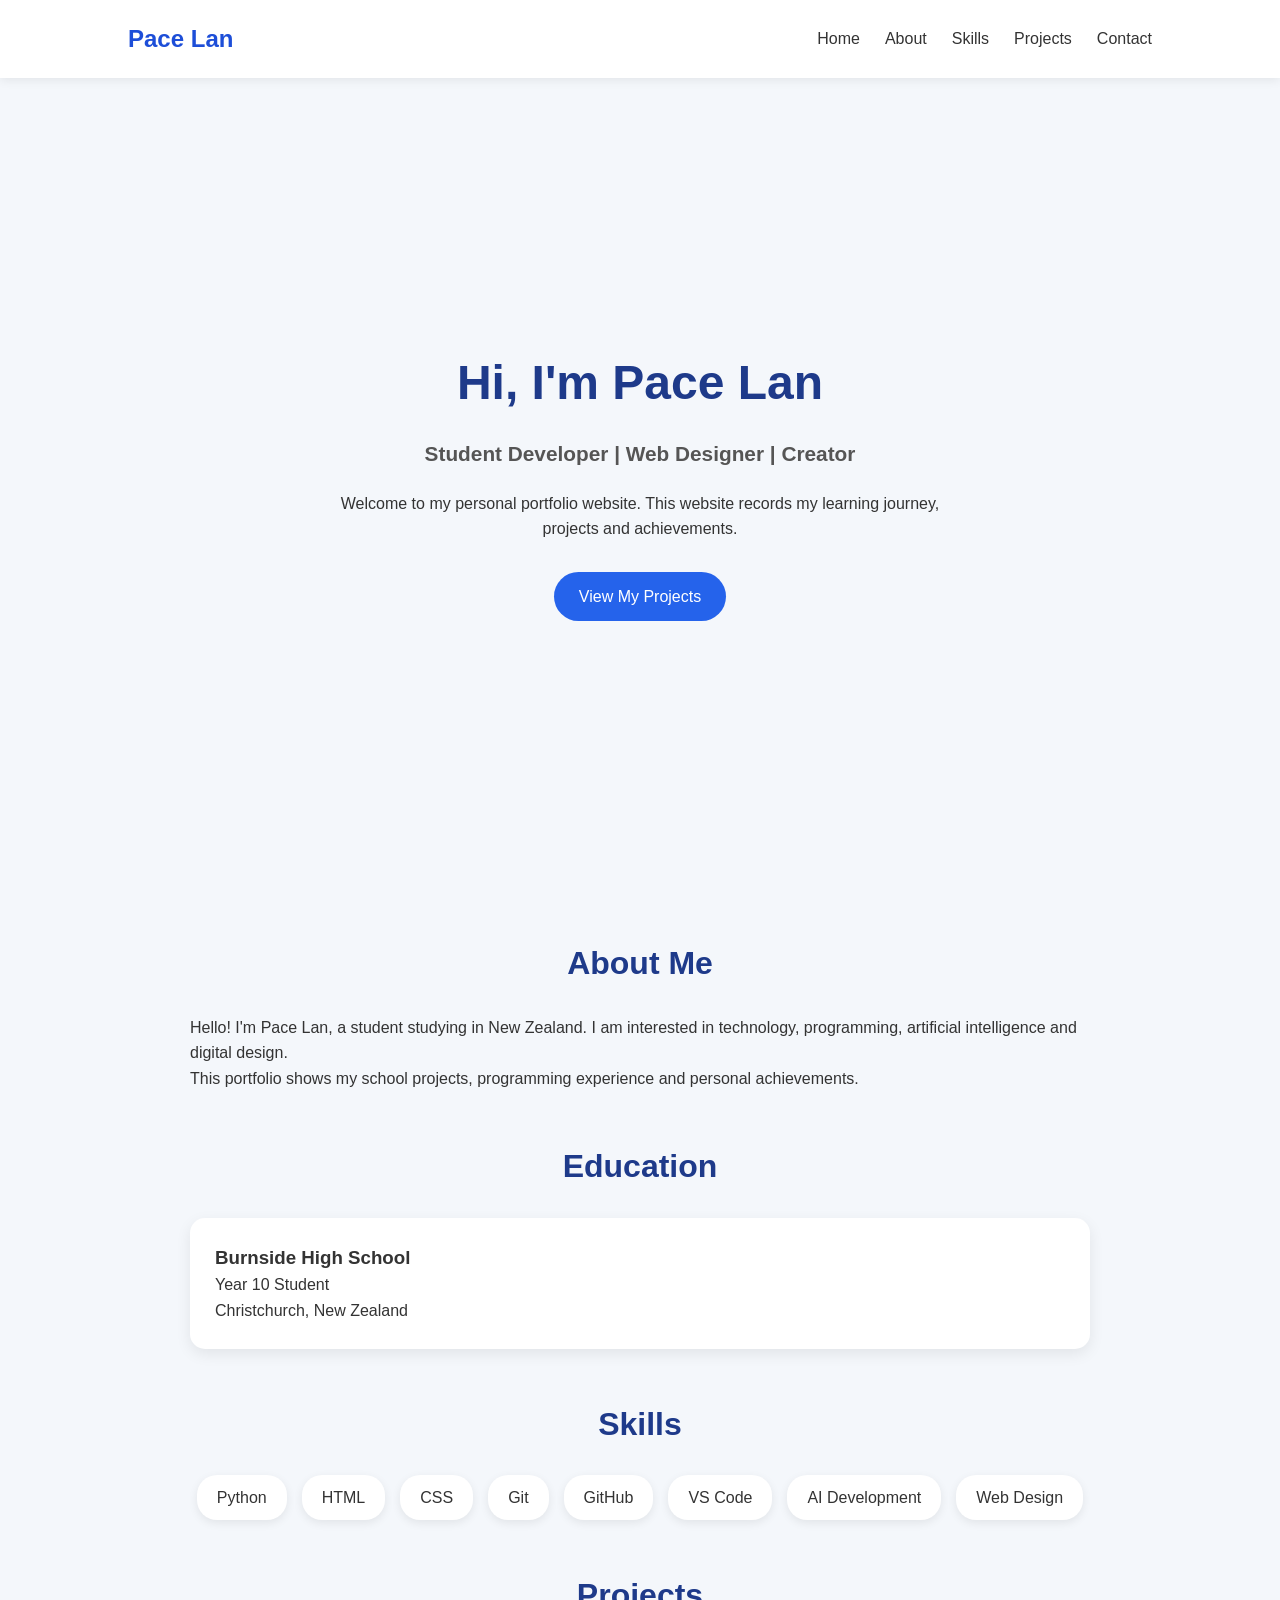
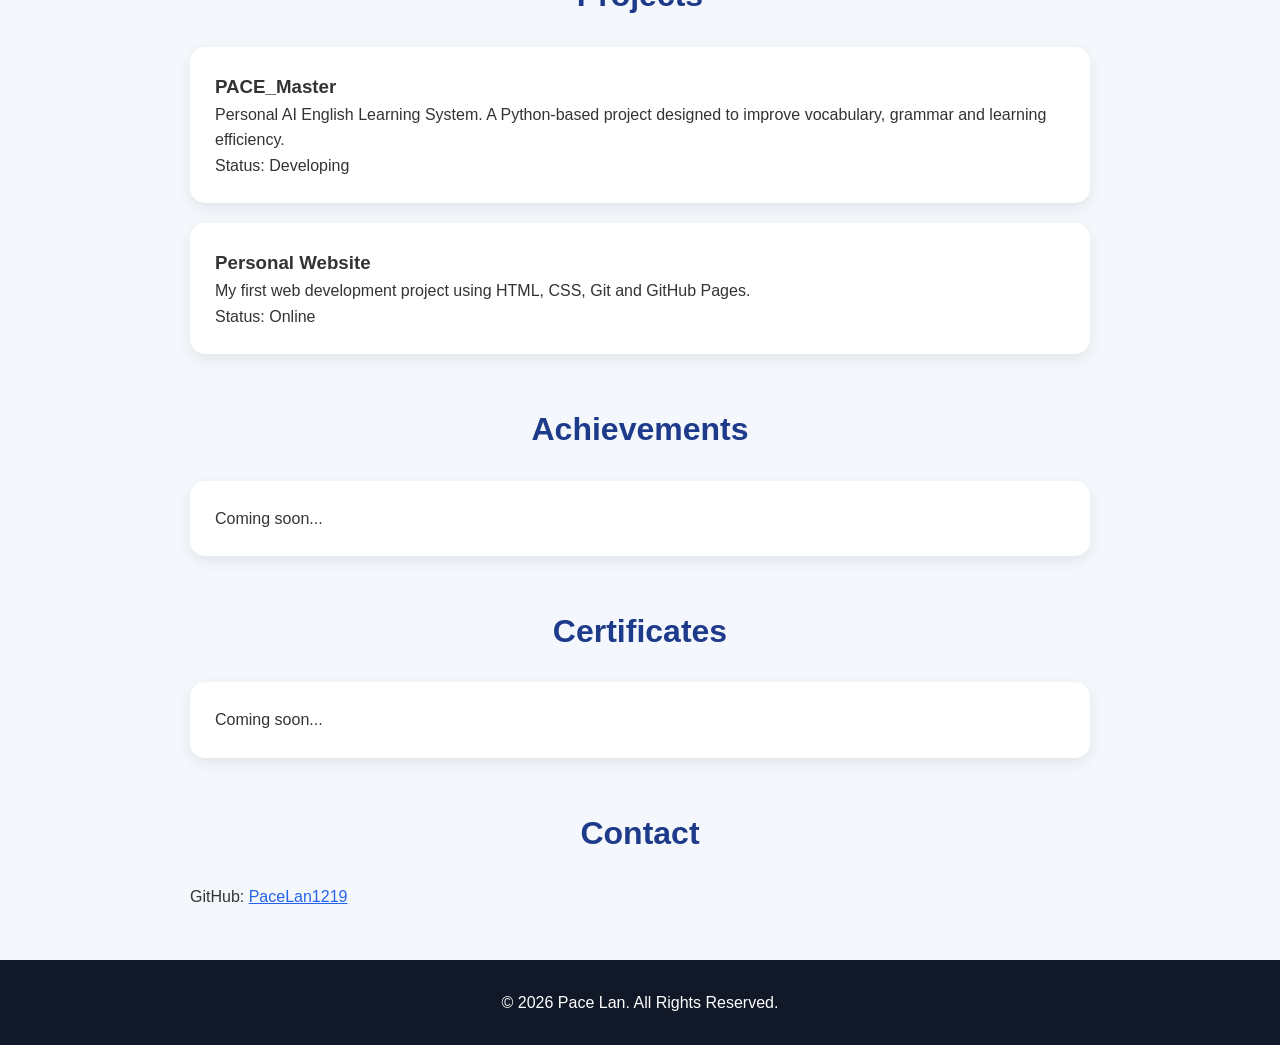
==== index.html @ 2616bfc0 "Portfolio V1.0" ====
<!DOCTYPE html>
<html lang="en">

<head>
    <meta charset="UTF-8">

    <meta name="viewport" content="width=device-width, initial-scale=1.0">

    <meta name="description" content="Pace Lan - Student Developer Portfolio">

    <title>Pace Lan | Student Developer Portfolio</title>

    <link rel="stylesheet" href="style.css">

</head>


<body>

    <!-- Navigation -->
    <nav>
        <h2>Pace Lan</h2>

        <ul>
            <li><a href="#home">Home</a></li>
            <li><a href="#about">About</a></li>
            <li><a href="#skills">Skills</a></li>
            <li><a href="#projects">Projects</a></li>
            <li><a href="#contact">Contact</a></li>
        </ul>
    </nav>



    <!-- Home Section -->
    <section id="home" class="hero">

        <h1>
            Hi, I'm Pace Lan
        </h1>

        <h3>
            Student Developer | Web Designer | Creator
        </h3>

        <p>
            Welcome to my personal portfolio website.
            This website records my learning journey,
            projects and achievements.
        </p>

        <a class="button" href="#projects">
            View My Projects
        </a>

    </section>




    <!-- About Section -->
    <section id="about" class="section">

        <h2>About Me</h2>

        <p>
            Hello! I'm Pace Lan, a student studying in New Zealand.
            I am interested in technology, programming,
            artificial intelligence and digital design.
        </p>

        <p>
            This portfolio shows my school projects,
            programming experience and personal achievements.
        </p>

    </section>




    <!-- Education Section -->
    <section class="section">

        <h2>Education</h2>

        <div class="card">

            <h3>
                Burnside High School
            </h3>

            <p>
                Year 10 Student
            </p>

            <p>
                Christchurch, New Zealand
            </p>

        </div>

    </section>





    <!-- Skills Section -->
    <section id="skills" class="section">

        <h2>Skills</h2>


        <div class="skills-container">

            <span>Python</span>

            <span>HTML</span>

            <span>CSS</span>

            <span>Git</span>

            <span>GitHub</span>

            <span>VS Code</span>

            <span>AI Development</span>

            <span>Web Design</span>

        </div>


    </section>





    <!-- Projects Section -->
    <section id="projects" class="section">


        <h2>Projects</h2>



        <div class="card">


            <h3>
                PACE_Master
            </h3>


            <p>
                Personal AI English Learning System.
                A Python-based project designed to improve
                vocabulary, grammar and learning efficiency.
            </p>


            <p>
                Status: Developing
            </p>


        </div>




        <div class="card">


            <h3>
                Personal Website
            </h3>


            <p>
                My first web development project using
                HTML, CSS, Git and GitHub Pages.
            </p>


            <p>
                Status: Online
            </p>


        </div>


    </section>





    <!-- Achievements Section -->
    <section class="section">


        <h2>
            Achievements
        </h2>


        <div class="card">


            <p>
                Coming soon...
            </p>


        </div>


    </section>





    <!-- Certificates Section -->
    <section class="section">


        <h2>
            Certificates
        </h2>


        <div class="card">


            <p>
                Coming soon...
            </p>


        </div>


    </section>






    <!-- Contact Section -->
    <section id="contact" class="section">


        <h2>
            Contact
        </h2>


        <p>
            GitHub:
            <a href="https://github.com/PaceLan1219">
                PaceLan1219
            </a>
        </p>


    </section>






    <!-- Footer -->

    <footer>


        <p>
            © 2026 Pace Lan. All Rights Reserved.
        </p>


    </footer>



<script src="script.js"></script>

</body>

</html>
---- style.css ----
/* =========================
   PaceLan Portfolio V1.0
   Main Style Sheet
========================= */


/* 全局设置 */

* {
    margin: 0;
    padding: 0;
    box-sizing: border-box;
}


html {
    scroll-behavior: smooth;
}


body {

    font-family:
        -apple-system,
        BlinkMacSystemFont,
        "Segoe UI",
        Roboto,
        Arial,
        sans-serif;

    background-color: #f4f7fb;

    color: #333;

    line-height: 1.6;

}





/* =========================
   Navigation
========================= */


nav {

    width: 100%;

    background: white;

    display: flex;

    justify-content: space-between;

    align-items: center;

    padding: 20px 10%;

    position: sticky;

    top: 0;

    box-shadow: 0 2px 10px rgba(0,0,0,0.08);

    z-index: 100;

}



nav h2 {

    color: #1d4ed8;

}



nav ul {

    list-style: none;

    display: flex;

    gap: 25px;

}



nav a {

    text-decoration: none;

    color: #333;

    font-weight: 500;

}



nav a:hover {

    color: #1d4ed8;

}





/* =========================
   Hero Section
========================= */


.hero {

    min-height: 90vh;

    display: flex;

    flex-direction: column;

    justify-content: center;

    align-items: center;

    text-align: center;

    padding: 40px 20px;

}



.hero h1 {

    font-size: 3rem;

    color: #1e3a8a;

    margin-bottom: 15px;

}



.hero h3 {

    font-size: 1.3rem;

    color: #555;

    margin-bottom: 20px;

}



.hero p {

    max-width: 600px;

    margin-bottom: 30px;

}





.button {

    background: #2563eb;

    color: white;

    padding: 12px 25px;

    border-radius: 25px;

    text-decoration: none;

    transition: 0.3s;

}



.button:hover {

    transform: translateY(-3px);

    background: #1d4ed8;

}





/* =========================
   General Sections
========================= */


.section {

    width: 85%;

    max-width: 900px;

    margin: 50px auto;

}



.section h2 {

    text-align: center;

    font-size: 2rem;

    color: #1e3a8a;

    margin-bottom: 25px;

}





/* =========================
   Cards
========================= */


.card {

    background: white;

    padding: 25px;

    border-radius: 15px;

    margin-bottom: 20px;

    box-shadow:
        0 5px 15px rgba(0,0,0,0.08);

    transition: 0.3s;

}



.card:hover {

    transform: translateY(-5px);

}





/* =========================
   Skills
========================= */


.skills-container {

    display: flex;

    flex-wrap: wrap;

    justify-content: center;

    gap: 15px;

}



.skills-container span {

    background: white;

    padding: 10px 20px;

    border-radius: 20px;

    box-shadow:
        0 3px 10px rgba(0,0,0,0.08);

    font-weight: 500;

}





/* =========================
   Links
========================= */


a {

    color: #2563eb;

}





/* =========================
   Footer
========================= */


footer {

    text-align: center;

    padding: 30px;

    background: #111827;

    color: white;

    margin-top: 50px;

}





/* =========================
   Mobile Responsive
========================= */


@media(max-width:700px){


    nav {

        flex-direction: column;

        gap: 15px;

    }



    nav ul {

        flex-wrap: wrap;

        justify-content: center;

    }



    .hero h1 {

        font-size: 2rem;

    }



    .section {

        width: 90%;

    }


}
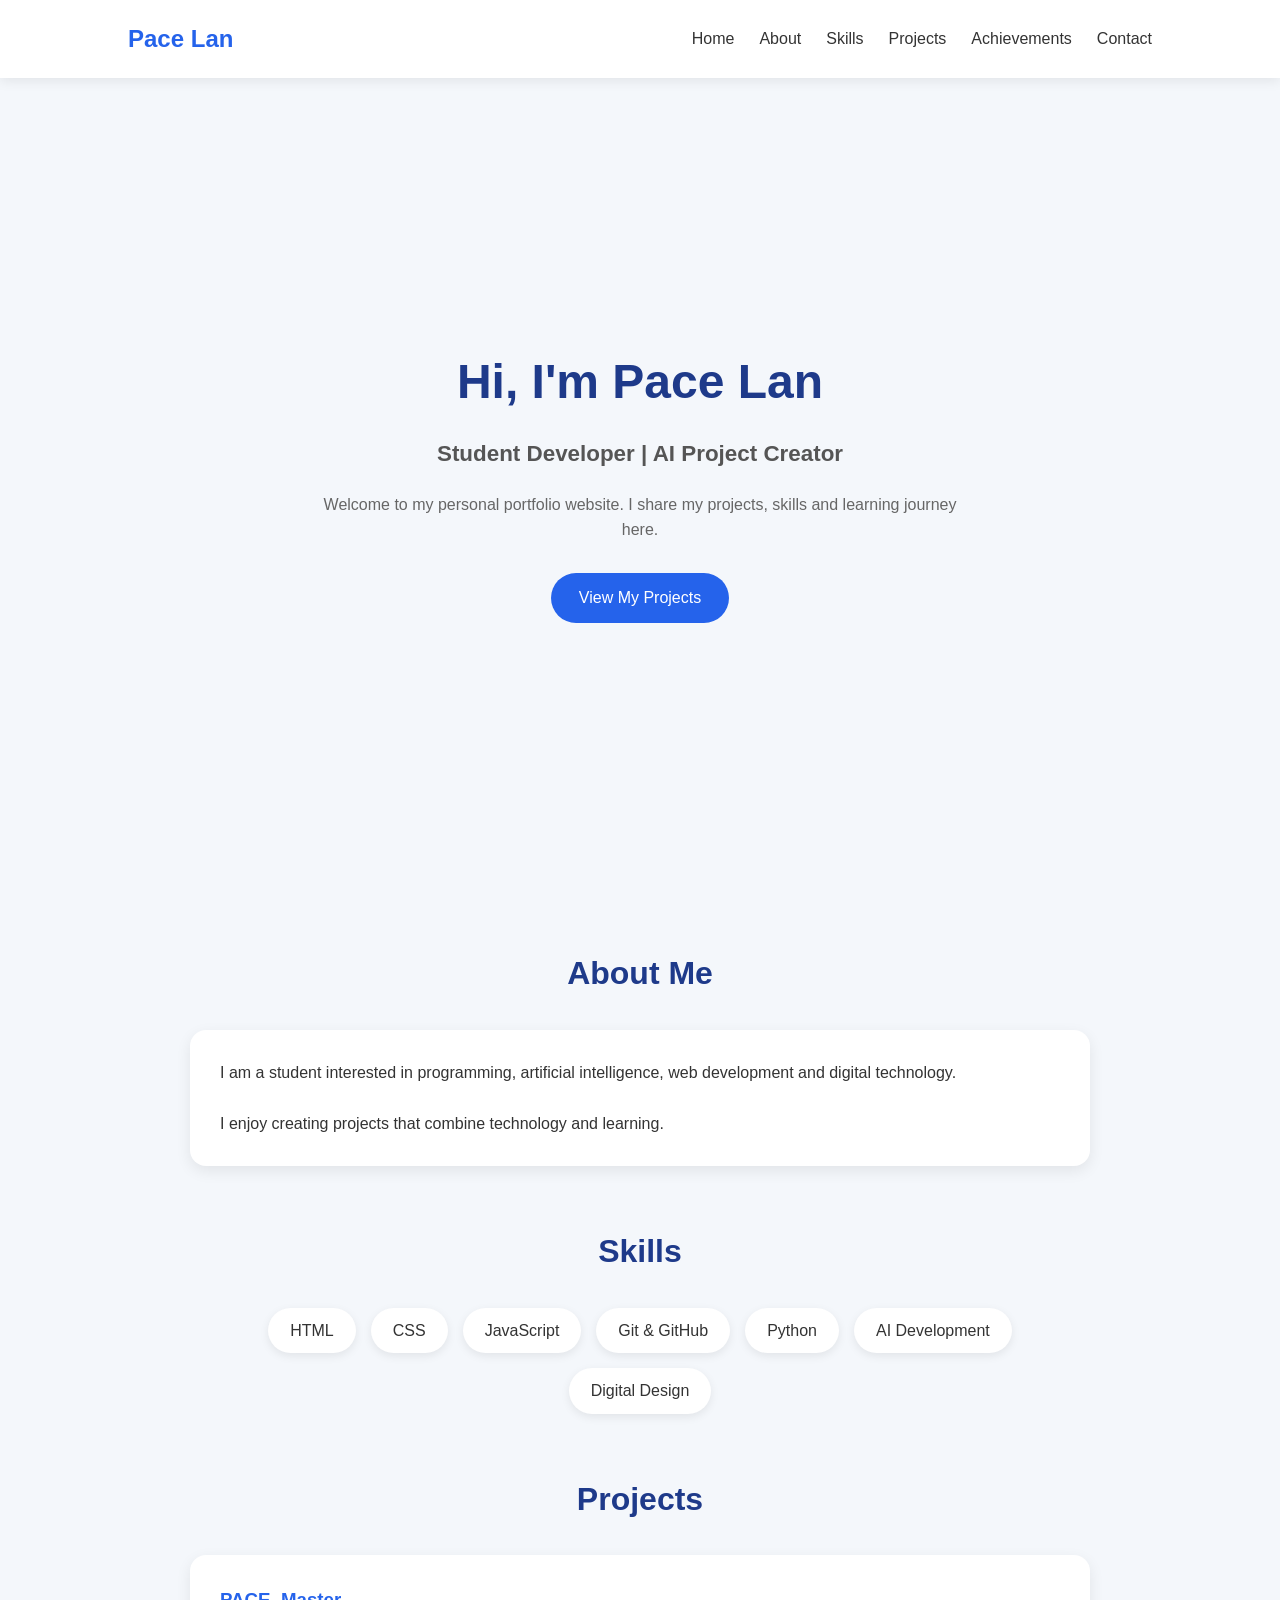
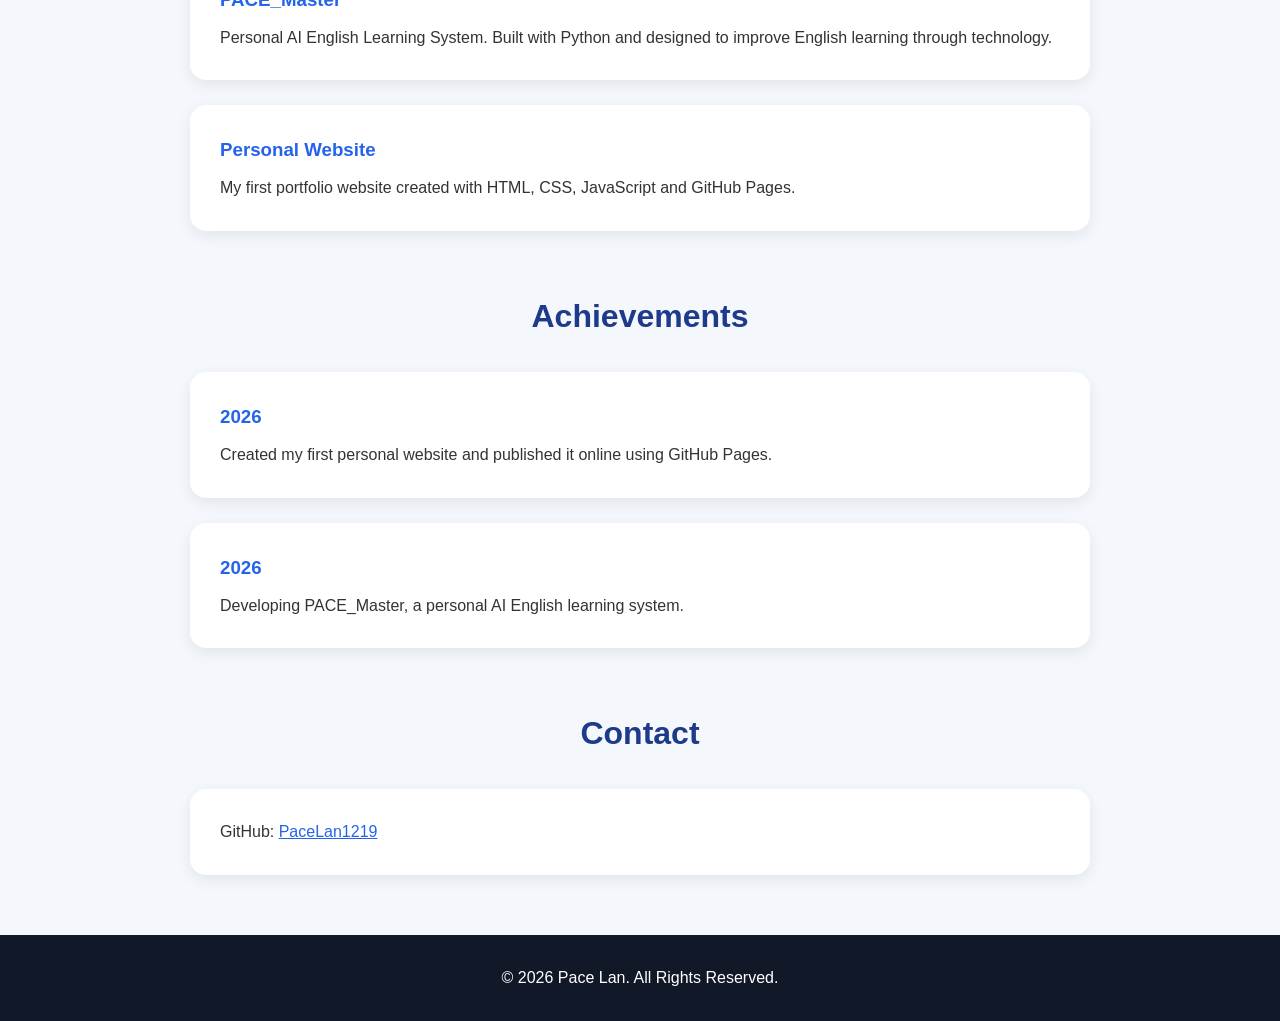
==== commit d9c0e7da: "Portfolio V1.1 Profile and Achievements" ====
--- a/index.html
+++ b/index.html
@@ -2,13 +2,12 @@
 <html lang="en">
 
 <head>
+
     <meta charset="UTF-8">
 
     <meta name="viewport" content="width=device-width, initial-scale=1.0">
 
-    <meta name="description" content="Pace Lan - Student Developer Portfolio">
-
-    <title>Pace Lan | Student Developer Portfolio</title>
+    <title>Pace Lan | Personal Portfolio</title>
 
     <link rel="stylesheet" href="style.css">
 
@@ -17,282 +16,359 @@
 
 <body>
 
-    <!-- Navigation -->
-    <nav>
-        <h2>Pace Lan</h2>
-
-        <ul>
-            <li><a href="#home">Home</a></li>
-            <li><a href="#about">About</a></li>
-            <li><a href="#skills">Skills</a></li>
-            <li><a href="#projects">Projects</a></li>
-            <li><a href="#contact">Contact</a></li>
-        </ul>
-    </nav>
-
-
-
-    <!-- Home Section -->
-    <section id="home" class="hero">
-
-        <h1>
-            Hi, I'm Pace Lan
-        </h1>
-
-        <h3>
-            Student Developer | Web Designer | Creator
-        </h3>
+
+<!-- Navigation -->
+
+<nav>
+
+    <h2>Pace Lan</h2>
+
+    <ul>
+
+        <li><a href="#home">Home</a></li>
+
+        <li><a href="#about">About</a></li>
+
+        <li><a href="#skills">Skills</a></li>
+
+        <li><a href="#projects">Projects</a></li>
+
+        <li><a href="#achievements">Achievements</a></li>
+
+        <li><a href="#contact">Contact</a></li>
+
+    </ul>
+
+</nav>
+
+
+
+
+
+<!-- Home -->
+
+<section id="home" class="hero">
+
+
+    <h1>
+        Hi, I'm Pace Lan
+    </h1>
+
+
+    <h3>
+        Student Developer | AI Project Creator
+    </h3>
+
+
+    <p>
+
+        Welcome to my personal portfolio website.
+        I share my projects, skills and learning journey here.
+
+    </p>
+
+
+    <a href="#projects" class="button">
+
+        View My Projects
+
+    </a>
+
+
+</section>
+
+
+
+
+
+
+
+<!-- About -->
+
+<section id="about" class="section">
+
+
+    <h2>
+        About Me
+    </h2>
+
+
+
+    <div class="card">
+
 
         <p>
-            Welcome to my personal portfolio website.
-            This website records my learning journey,
-            projects and achievements.
+
+            I am a student interested in programming,
+            artificial intelligence, web development and
+            digital technology.
+
         </p>
 
-        <a class="button" href="#projects">
-            View My Projects
-        </a>
-
-    </section>
-
-
-
-
-    <!-- About Section -->
-    <section id="about" class="section">
-
-        <h2>About Me</h2>
+
+        <br>
+
 
         <p>
-            Hello! I'm Pace Lan, a student studying in New Zealand.
-            I am interested in technology, programming,
-            artificial intelligence and digital design.
+
+            I enjoy creating projects that combine
+            technology and learning.
+
         </p>
 
-        <p>
-            This portfolio shows my school projects,
-            programming experience and personal achievements.
-        </p>
-
-    </section>
-
-
-
-
-    <!-- Education Section -->
-    <section class="section">
-
-        <h2>Education</h2>
-
-        <div class="card">
-
-            <h3>
-                Burnside High School
-            </h3>
-
-            <p>
-                Year 10 Student
-            </p>
-
-            <p>
-                Christchurch, New Zealand
-            </p>
-
-        </div>
-
-    </section>
-
-
-
-
-
-    <!-- Skills Section -->
-    <section id="skills" class="section">
-
-        <h2>Skills</h2>
-
-
-        <div class="skills-container">
-
-            <span>Python</span>
-
-            <span>HTML</span>
-
-            <span>CSS</span>
-
-            <span>Git</span>
-
-            <span>GitHub</span>
-
-            <span>VS Code</span>
-
-            <span>AI Development</span>
-
-            <span>Web Design</span>
-
-        </div>
-
-
-    </section>
-
-
-
-
-
-    <!-- Projects Section -->
-    <section id="projects" class="section">
-
-
-        <h2>Projects</h2>
-
-
-
-        <div class="card">
-
-
-            <h3>
-                PACE_Master
-            </h3>
-
-
-            <p>
-                Personal AI English Learning System.
-                A Python-based project designed to improve
-                vocabulary, grammar and learning efficiency.
-            </p>
-
-
-            <p>
-                Status: Developing
-            </p>
-
-
-        </div>
-
-
-
-
-        <div class="card">
-
-
-            <h3>
-                Personal Website
-            </h3>
-
-
-            <p>
-                My first web development project using
-                HTML, CSS, Git and GitHub Pages.
-            </p>
-
-
-            <p>
-                Status: Online
-            </p>
-
-
-        </div>
-
-
-    </section>
-
-
-
-
-
-    <!-- Achievements Section -->
-    <section class="section">
-
-
-        <h2>
-            Achievements
-        </h2>
-
-
-        <div class="card">
-
-
-            <p>
-                Coming soon...
-            </p>
-
-
-        </div>
-
-
-    </section>
-
-
-
-
-
-    <!-- Certificates Section -->
-    <section class="section">
-
-
-        <h2>
-            Certificates
-        </h2>
-
-
-        <div class="card">
-
-
-            <p>
-                Coming soon...
-            </p>
-
-
-        </div>
-
-
-    </section>
-
-
-
-
-
-
-    <!-- Contact Section -->
-    <section id="contact" class="section">
-
-
-        <h2>
-            Contact
-        </h2>
-
-
-        <p>
-            GitHub:
-            <a href="https://github.com/PaceLan1219">
-                PaceLan1219
-            </a>
-        </p>
-
-
-    </section>
-
-
-
-
-
-
-    <!-- Footer -->
-
-    <footer>
-
-
-        <p>
-            © 2026 Pace Lan. All Rights Reserved.
-        </p>
-
-
-    </footer>
+
+    </div>
+
+
+</section>
+
+
+
+
+
+
+
+<!-- Skills -->
+
+<section id="skills" class="section">
+
+
+<h2>
+    Skills
+</h2>
+
+
+<div class="skills-container">
+
+
+<span>
+HTML
+</span>
+
+
+<span>
+CSS
+</span>
+
+
+<span>
+JavaScript
+</span>
+
+
+<span>
+Git & GitHub
+</span>
+
+
+<span>
+Python
+</span>
+
+
+<span>
+AI Development
+</span>
+
+
+<span>
+Digital Design
+</span>
+
+
+</div>
+
+
+</section>
+
+
+
+
+
+
+
+<!-- Projects -->
+
+<section id="projects" class="section">
+
+
+<h2>
+    Projects
+</h2>
+
+
+
+<div class="card">
+
+
+<h3>
+PACE_Master
+</h3>
+
+
+<p>
+
+Personal AI English Learning System.
+
+Built with Python and designed to improve
+English learning through technology.
+
+</p>
+
+
+</div>
+
+
+
+
+
+<div class="card">
+
+
+<h3>
+Personal Website
+</h3>
+
+
+<p>
+
+My first portfolio website created with
+HTML, CSS, JavaScript and GitHub Pages.
+
+</p>
+
+
+</div>
+
+
+
+</section>
+
+
+
+
+
+
+
+<!-- Achievements -->
+
+<section id="achievements" class="section">
+
+
+<h2>
+Achievements
+</h2>
+
+
+
+<div class="card">
+
+
+<h3>
+2026
+</h3>
+
+
+<p>
+
+Created my first personal website and
+published it online using GitHub Pages.
+
+</p>
+
+
+</div>
+
+
+
+
+
+<div class="card">
+
+
+<h3>
+2026
+</h3>
+
+
+<p>
+
+Developing PACE_Master,
+a personal AI English learning system.
+
+</p>
+
+
+</div>
+
+
+
+</section>
+
+
+
+
+
+
+
+<!-- Contact -->
+
+<section id="contact" class="section">
+
+
+<h2>
+Contact
+</h2>
+
+
+
+<div class="card">
+
+
+<p>
+
+GitHub:
+<a href="https://github.com/PaceLan1219">
+
+PaceLan1219
+
+</a>
+
+</p>
+
+
+</div>
+
+
+
+</section>
+
+
+
+
+
+
+
+<footer>
+
+
+<p>
+
+© 2026 Pace Lan. All Rights Reserved.
+
+</p>
+
+
+</footer>
+
+
 
 
 
 <script src="script.js"></script>
 
+
 </body>
 
+
 </html>
--- a/style.css
+++ b/style.css
@@ -1,32 +1,33 @@
-/* =========================
-   PaceLan Portfolio V1.0
-   Main Style Sheet
-========================= */
-
-
-/* 全局设置 */
-
 * {
+
     margin: 0;
+
     padding: 0;
+
     box-sizing: border-box;
-}
+
+}
+
 
 
 html {
+
     scroll-behavior: smooth;
-}
+
+}
+
 
 
 body {
 
     font-family:
-        -apple-system,
-        BlinkMacSystemFont,
-        "Segoe UI",
-        Roboto,
-        Arial,
-        sans-serif;
+    -apple-system,
+    BlinkMacSystemFont,
+    "Segoe UI",
+    Roboto,
+    Arial,
+    sans-serif;
+
 
     background-color: #f4f7fb;
 
@@ -40,40 +41,53 @@
 
 
 
-/* =========================
-   Navigation
-========================= */
+
+/* Navigation */
 
 
 nav {
 
+
     width: 100%;
 
+
     background: white;
 
+
     display: flex;
 
+
     justify-content: space-between;
 
+
     align-items: center;
 
+
     padding: 20px 10%;
 
+
     position: sticky;
 
+
     top: 0;
 
-    box-shadow: 0 2px 10px rgba(0,0,0,0.08);
 
     z-index: 100;
 
+
+    box-shadow:
+    0 3px 12px rgba(0,0,0,0.08);
+
+
 }
 
 
 
 nav h2 {
 
-    color: #1d4ed8;
+
+    color: #2563eb;
+
 
 }
 
@@ -81,275 +95,370 @@
 
 nav ul {
 
+
     list-style: none;
 
+
     display: flex;
 
+
     gap: 25px;
 
+
 }
 
 
 
 nav a {
 
+
     text-decoration: none;
 
+
     color: #333;
 
+
     font-weight: 500;
 
+
 }
 
 
 
 nav a:hover {
 
-    color: #1d4ed8;
-
-}
-
-
-
-
-
-/* =========================
-   Hero Section
-========================= */
+
+    color: #2563eb;
+
+
+}
+
+
+
+
+
+
+
+/* Hero */
 
 
 .hero {
 
+
     min-height: 90vh;
 
+
     display: flex;
 
+
     flex-direction: column;
 
+
     justify-content: center;
 
+
     align-items: center;
 
+
     text-align: center;
 
+
     padding: 40px 20px;
 
+
 }
 
 
 
 .hero h1 {
 
+
     font-size: 3rem;
 
+
     color: #1e3a8a;
 
+
     margin-bottom: 15px;
 
+
 }
 
 
 
 .hero h3 {
 
-    font-size: 1.3rem;
+
+    font-size: 1.4rem;
+
 
     color: #555;
 
+
     margin-bottom: 20px;
 
+
 }
 
 
 
 .hero p {
 
-    max-width: 600px;
+
+    max-width: 650px;
+
 
     margin-bottom: 30px;
 
-}
-
-
-
+
+    color: #666;
+
+
+}
+
+
+
+
+
+/* Button */
 
 
 .button {
 
+
     background: #2563eb;
 
+
     color: white;
 
-    padding: 12px 25px;
+
+    padding: 12px 28px;
+
+
+    border-radius: 30px;
+
+
+    text-decoration: none;
+
+
+    transition: 0.3s;
+
+
+}
+
+
+
+.button:hover {
+
+
+    background: #1d4ed8;
+
+
+    transform: translateY(-3px);
+
+
+}
+
+
+
+
+
+
+
+/* Sections */
+
+
+.section {
+
+
+    width: 85%;
+
+
+    max-width: 900px;
+
+
+    margin: 60px auto;
+
+
+}
+
+
+
+.section h2 {
+
+
+    text-align: center;
+
+
+    color: #1e3a8a;
+
+
+    font-size: 2rem;
+
+
+    margin-bottom: 30px;
+
+
+}
+
+
+
+
+
+
+
+/* Cards */
+
+
+.card {
+
+
+    background: white;
+
+
+    padding: 30px;
+
+
+    border-radius: 16px;
+
+
+    margin-bottom: 25px;
+
+
+    box-shadow:
+
+    0 5px 15px rgba(0,0,0,0.08);
+
+
+    transition: 0.3s;
+
+
+}
+
+
+
+.card:hover {
+
+
+    transform: translateY(-5px);
+
+
+}
+
+
+
+.card h3 {
+
+
+    color: #2563eb;
+
+
+    margin-bottom: 10px;
+
+
+}
+
+
+
+
+
+
+
+/* Skills */
+
+
+.skills-container {
+
+
+    display: flex;
+
+
+    justify-content: center;
+
+
+    flex-wrap: wrap;
+
+
+    gap: 15px;
+
+
+}
+
+
+
+.skills-container span {
+
+
+    background: white;
+
+
+    padding: 10px 22px;
+
 
     border-radius: 25px;
 
-    text-decoration: none;
-
-    transition: 0.3s;
-
-}
-
-
-
-.button:hover {
-
-    transform: translateY(-3px);
-
-    background: #1d4ed8;
-
-}
-
-
-
-
-
-/* =========================
-   General Sections
-========================= */
-
-
-.section {
-
-    width: 85%;
-
-    max-width: 900px;
-
-    margin: 50px auto;
-
-}
-
-
-
-.section h2 {
+
+    box-shadow:
+
+    0 3px 10px rgba(0,0,0,0.08);
+
+
+    font-weight: 500;
+
+
+}
+
+
+
+
+
+
+
+/* Links */
+
+
+a {
+
+
+    color: #2563eb;
+
+
+}
+
+
+
+
+
+/* Footer */
+
+
+footer {
+
+
+    background: #111827;
+
+
+    color: white;
+
 
     text-align: center;
 
-    font-size: 2rem;
-
-    color: #1e3a8a;
-
-    margin-bottom: 25px;
-
-}
-
-
-
-
-
-/* =========================
-   Cards
-========================= */
-
-
-.card {
-
-    background: white;
-
-    padding: 25px;
-
-    border-radius: 15px;
-
-    margin-bottom: 20px;
-
-    box-shadow:
-        0 5px 15px rgba(0,0,0,0.08);
-
-    transition: 0.3s;
-
-}
-
-
-
-.card:hover {
-
-    transform: translateY(-5px);
-
-}
-
-
-
-
-
-/* =========================
-   Skills
-========================= */
-
-
-.skills-container {
-
-    display: flex;
-
-    flex-wrap: wrap;
-
-    justify-content: center;
-
-    gap: 15px;
-
-}
-
-
-
-.skills-container span {
-
-    background: white;
-
-    padding: 10px 20px;
-
-    border-radius: 20px;
-
-    box-shadow:
-        0 3px 10px rgba(0,0,0,0.08);
-
-    font-weight: 500;
-
-}
-
-
-
-
-
-/* =========================
-   Links
-========================= */
-
-
-a {
-
-    color: #2563eb;
-
-}
-
-
-
-
-
-/* =========================
-   Footer
-========================= */
-
-
-footer {
-
-    text-align: center;
 
     padding: 30px;
 
-    background: #111827;
-
-    color: white;
-
-    margin-top: 50px;
-
-}
-
-
-
-
-
-/* =========================
-   Mobile Responsive
-========================= */
+
+    margin-top: 60px;
+
+
+}
+
+
+
+
+
+
+
+/* Mobile */
 
 
 @media(max-width:700px){
@@ -357,19 +466,25 @@
 
     nav {
 
+
         flex-direction: column;
 
+
         gap: 15px;
 
+
     }
 
 
 
     nav ul {
 
+
         flex-wrap: wrap;
 
-        justify-content: center;
+
+        justify-content:center;
+
 
     }
 
@@ -377,17 +492,11 @@
 
     .hero h1 {
 
-        font-size: 2rem;
+
+        font-size: 2.2rem;
+
 
     }
 
 
-
-    .section {
-
-        width: 90%;
-
-    }
-
-
 }
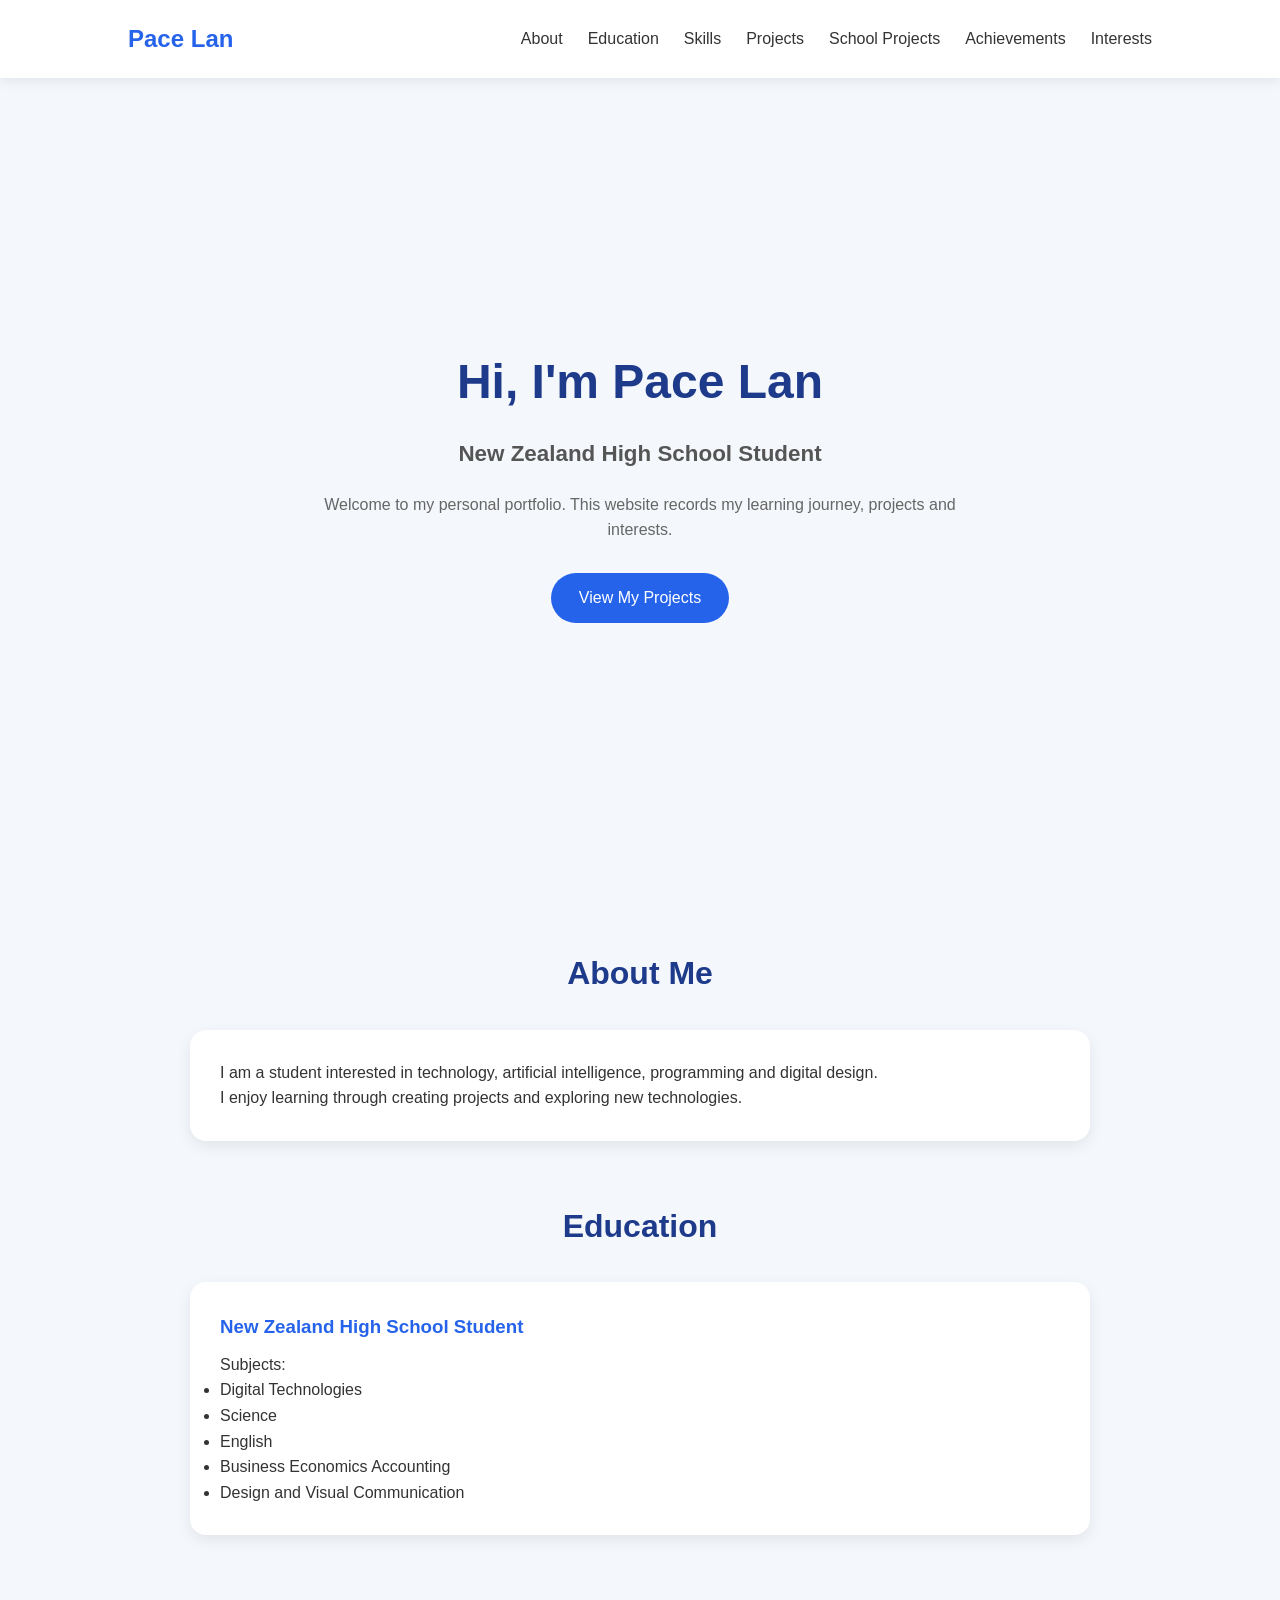
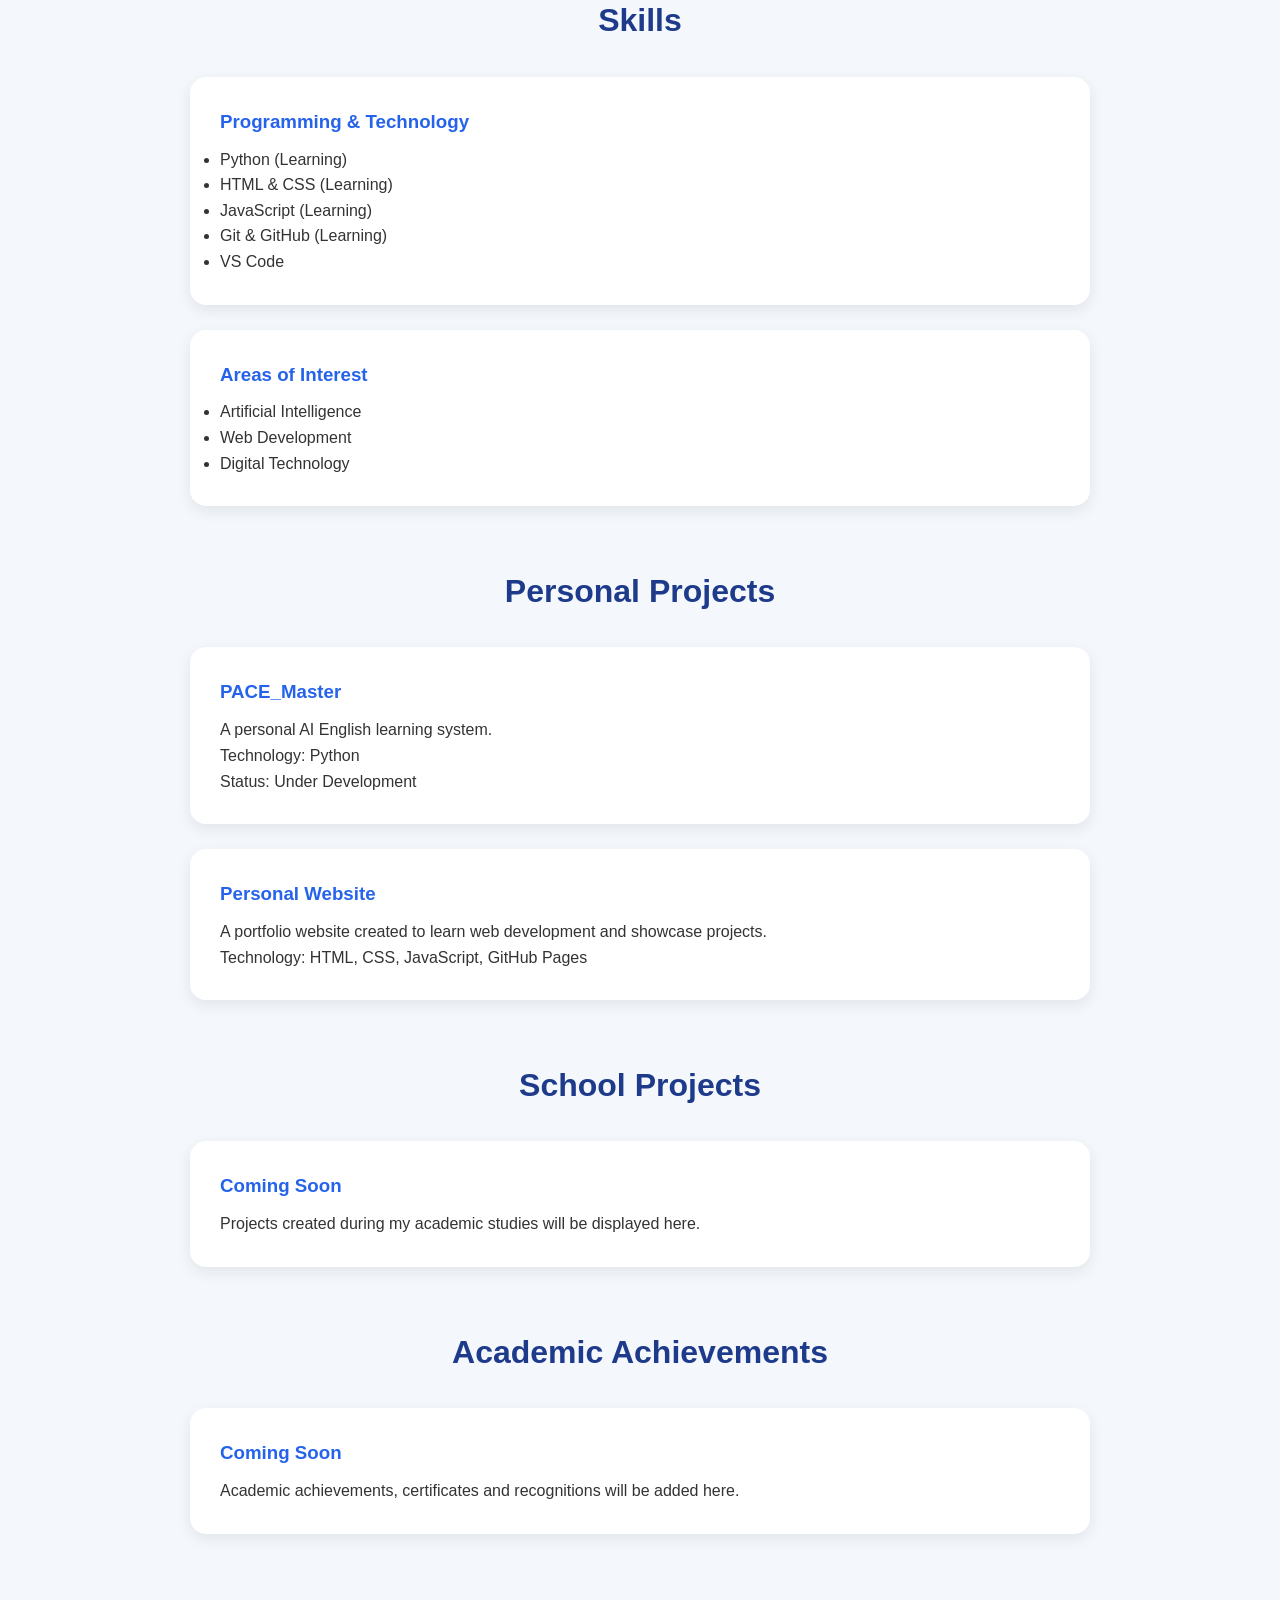
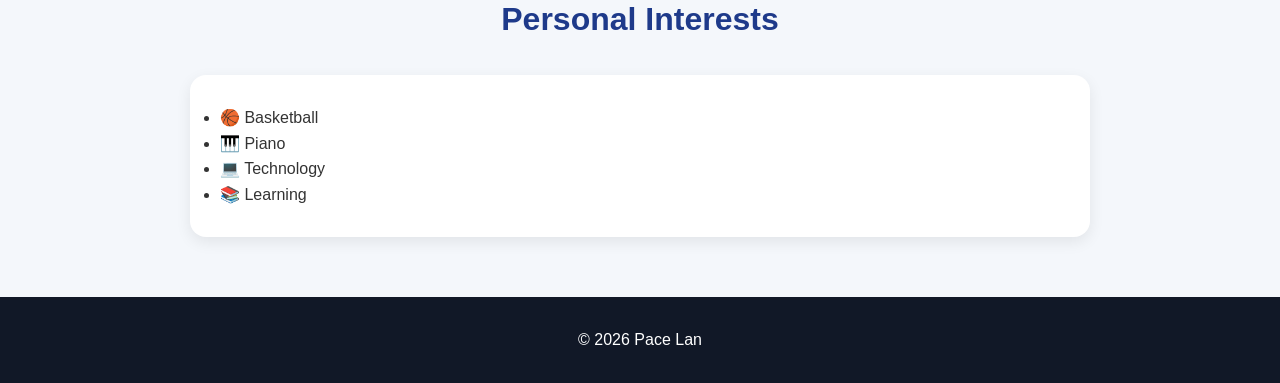
==== commit 3f190d2f: "Update portfolio structure V1.2" ====
--- a/index.html
+++ b/index.html
@@ -7,7 +7,7 @@
 
     <meta name="viewport" content="width=device-width, initial-scale=1.0">
 
-    <title>Pace Lan | Personal Portfolio</title>
+    <title>Pace Lan | Portfolio</title>
 
     <link rel="stylesheet" href="style.css">
 
@@ -17,25 +17,25 @@
 <body>
 
 
-<!-- Navigation -->
-
 <nav>
 
     <h2>Pace Lan</h2>
 
     <ul>
 
-        <li><a href="#home">Home</a></li>
-
         <li><a href="#about">About</a></li>
 
+        <li><a href="#education">Education</a></li>
+
         <li><a href="#skills">Skills</a></li>
 
         <li><a href="#projects">Projects</a></li>
 
+        <li><a href="#school">School Projects</a></li>
+
         <li><a href="#achievements">Achievements</a></li>
 
-        <li><a href="#contact">Contact</a></li>
+        <li><a href="#interests">Interests</a></li>
 
     </ul>
 
@@ -45,9 +45,7 @@
 
 
 
-<!-- Home -->
-
-<section id="home" class="hero">
+<section class="hero">
 
 
     <h1>
@@ -56,14 +54,15 @@
 
 
     <h3>
-        Student Developer | AI Project Creator
+        New Zealand High School Student
     </h3>
 
 
     <p>
 
-        Welcome to my personal portfolio website.
-        I share my projects, skills and learning journey here.
+        Welcome to my personal portfolio.
+        This website records my learning journey,
+        projects and interests.
 
     </p>
 
@@ -83,140 +82,204 @@
 
 
 
-<!-- About -->
-
 <section id="about" class="section">
 
 
-    <h2>
-        About Me
-    </h2>
-
-
-
-    <div class="card">
-
-
-        <p>
-
-            I am a student interested in programming,
-            artificial intelligence, web development and
-            digital technology.
-
-        </p>
-
-
-        <br>
-
-
-        <p>
-
-            I enjoy creating projects that combine
-            technology and learning.
-
-        </p>
-
-
-    </div>
-
-
-</section>
-
-
-
-
-
-
-
-<!-- Skills -->
+<h2>
+About Me
+</h2>
+
+
+<div class="card">
+
+
+<p>
+
+I am a student interested in technology,
+artificial intelligence, programming and
+digital design.
+
+</p>
+
+
+<p>
+
+I enjoy learning through creating projects
+and exploring new technologies.
+
+</p>
+
+
+</div>
+
+
+</section>
+
+
+
+
+
+
+
+<section id="education" class="section">
+
+
+<h2>
+Education
+</h2>
+
+
+<div class="card">
+
+
+<h3>
+New Zealand High School Student
+</h3>
+
+
+<p>
+
+Subjects:
+
+</p>
+
+
+<ul>
+
+<li>Digital Technologies</li>
+
+<li>Science</li>
+
+<li>English</li>
+
+<li>Business Economics Accounting</li>
+
+<li>Design and Visual Communication</li>
+
+</ul>
+
+
+</div>
+
+
+</section>
+
+
+
+
+
+
 
 <section id="skills" class="section">
 
 
 <h2>
-    Skills
-</h2>
-
-
-<div class="skills-container">
-
-
-<span>
-HTML
-</span>
-
-
-<span>
-CSS
-</span>
-
-
-<span>
-JavaScript
-</span>
-
-
-<span>
-Git & GitHub
-</span>
-
-
-<span>
+Skills
+</h2>
+
+
+<div class="card">
+
+
+<h3>
+Programming & Technology
+</h3>
+
+
+<ul>
+
+<li>Python (Learning)</li>
+
+<li>HTML & CSS (Learning)</li>
+
+<li>JavaScript (Learning)</li>
+
+<li>Git & GitHub (Learning)</li>
+
+<li>VS Code</li>
+
+</ul>
+
+
+</div>
+
+
+
+
+<div class="card">
+
+
+<h3>
+Areas of Interest
+</h3>
+
+
+<ul>
+
+<li>Artificial Intelligence</li>
+
+<li>Web Development</li>
+
+<li>Digital Technology</li>
+
+</ul>
+
+
+</div>
+
+
+</section>
+
+
+
+
+
+
+
+<section id="projects" class="section">
+
+
+<h2>
+Personal Projects
+</h2>
+
+
+
+<div class="card">
+
+
+<h3>
+PACE_Master
+</h3>
+
+
+<p>
+
+A personal AI English learning system.
+
+</p>
+
+
+<p>
+
+Technology:
+
 Python
-</span>
-
-
-<span>
-AI Development
-</span>
-
-
-<span>
-Digital Design
-</span>
-
-
-</div>
-
-
-</section>
-
-
-
-
-
-
-
-<!-- Projects -->
-
-<section id="projects" class="section">
-
-
-<h2>
-    Projects
-</h2>
-
-
-
-<div class="card">
-
-
-<h3>
-PACE_Master
-</h3>
-
-
-<p>
-
-Personal AI English Learning System.
-
-Built with Python and designed to improve
-English learning through technology.
-
-</p>
-
-
-</div>
+
+</p>
+
+
+<p>
+
+Status:
+
+Under Development
+
+</p>
+
+
+</div>
+
 
 
 
@@ -232,113 +295,128 @@
 
 <p>
 
-My first portfolio website created with
-HTML, CSS, JavaScript and GitHub Pages.
-
-</p>
-
-
-</div>
-
-
-
-</section>
-
-
-
-
-
-
-
-<!-- Achievements -->
+A portfolio website created to learn
+web development and showcase projects.
+
+</p>
+
+
+<p>
+
+Technology:
+
+HTML, CSS, JavaScript, GitHub Pages
+
+</p>
+
+
+</div>
+
+
+
+</section>
+
+
+
+
+
+
+
+<section id="school" class="section">
+
+
+<h2>
+School Projects
+</h2>
+
+
+<div class="card">
+
+
+<h3>
+Coming Soon
+</h3>
+
+
+<p>
+
+Projects created during my academic studies
+will be displayed here.
+
+</p>
+
+
+</div>
+
+
+</section>
+
+
+
+
+
+
 
 <section id="achievements" class="section">
 
 
 <h2>
-Achievements
-</h2>
-
-
-
-<div class="card">
-
-
-<h3>
-2026
-</h3>
-
-
-<p>
-
-Created my first personal website and
-published it online using GitHub Pages.
-
-</p>
-
-
-</div>
-
-
-
-
-
-<div class="card">
-
-
-<h3>
-2026
-</h3>
-
-
-<p>
-
-Developing PACE_Master,
-a personal AI English learning system.
-
-</p>
-
-
-</div>
-
-
-
-</section>
-
-
-
-
-
-
-
-<!-- Contact -->
-
-<section id="contact" class="section">
-
-
-<h2>
-Contact
-</h2>
-
-
-
-<div class="card">
-
-
-<p>
-
-GitHub:
-<a href="https://github.com/PaceLan1219">
-
-PaceLan1219
-
-</a>
-
-</p>
-
-
-</div>
-
+Academic Achievements
+</h2>
+
+
+<div class="card">
+
+
+<h3>
+Coming Soon
+</h3>
+
+
+<p>
+
+Academic achievements, certificates and
+recognitions will be added here.
+
+</p>
+
+
+</div>
+
+
+</section>
+
+
+
+
+
+
+
+<section id="interests" class="section">
+
+
+<h2>
+Personal Interests
+</h2>
+
+
+<div class="card">
+
+
+<ul>
+
+<li>🏀 Basketball</li>
+
+<li>🎹 Piano</li>
+
+<li>💻 Technology</li>
+
+<li>📚 Learning</li>
+
+</ul>
+
+
+</div>
 
 
 </section>
@@ -354,7 +432,7 @@
 
 <p>
 
-© 2026 Pace Lan. All Rights Reserved.
+© 2026 Pace Lan
 
 </p>
 
@@ -364,7 +442,6 @@
 
 
 
-
 <script src="script.js"></script>
 
 
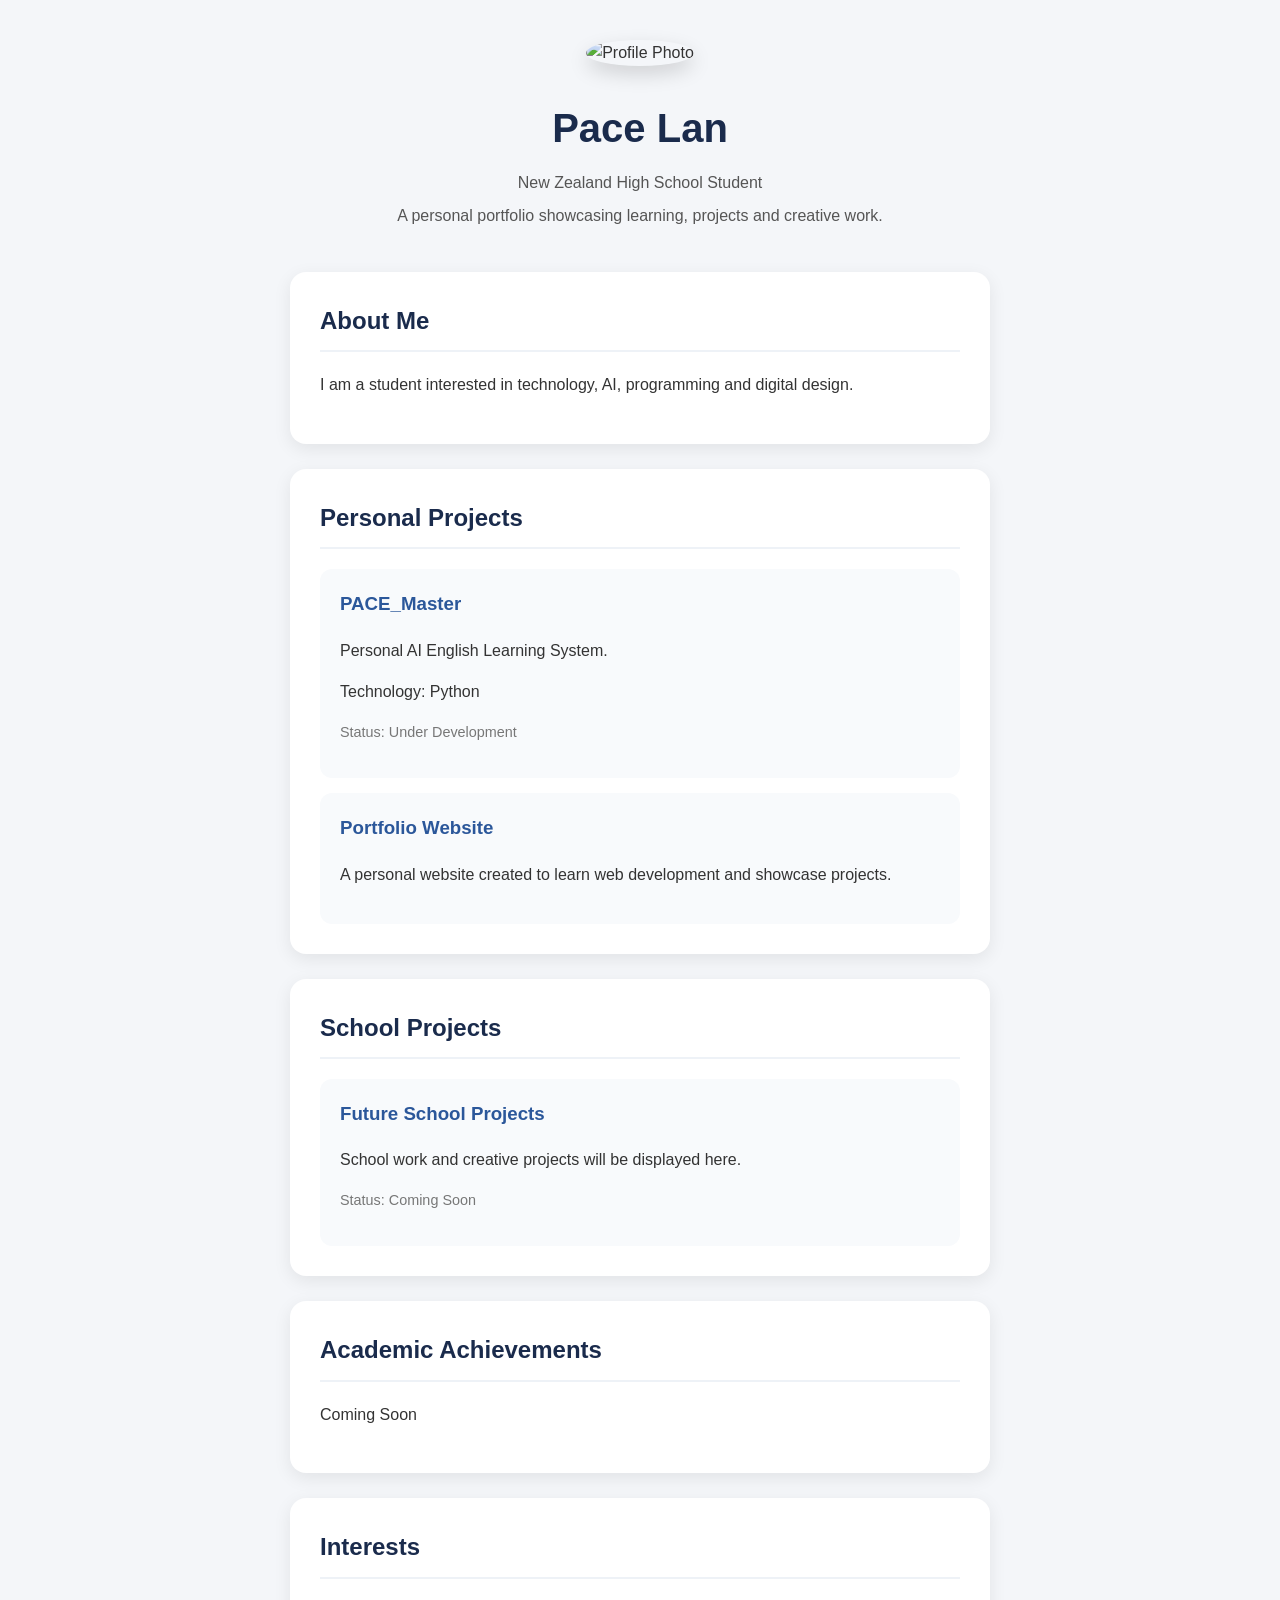
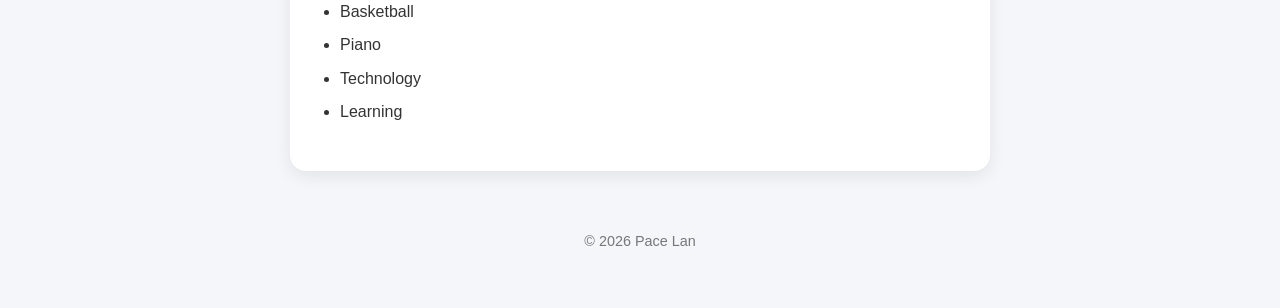
==== commit 51971ce0: "Upgrade portfolio to V2.0 complete edition" ====
--- a/index.html
+++ b/index.html
@@ -2,76 +2,86 @@
 <html lang="en">
 
 <head>
-
     <meta charset="UTF-8">
-
     <meta name="viewport" content="width=device-width, initial-scale=1.0">
 
     <title>Pace Lan | Portfolio</title>
 
     <link rel="stylesheet" href="style.css">
-
 </head>
 
 
 <body>
 
+<header class="hero">
 
-<nav>
+    <img src="https://picsum.photos/300/300" 
+         alt="Profile Photo"
+         class="profile-image">
 
-    <h2>Pace Lan</h2>
+    <h1>Pace Lan</h1>
 
-    <ul>
+    <p>
+        New Zealand High School Student
+    </p>
 
-        <li><a href="#about">About</a></li>
+    <p class="intro">
+        A personal portfolio showcasing learning,
+        projects and creative work.
+    </p>
 
-        <li><a href="#education">Education</a></li>
-
-        <li><a href="#skills">Skills</a></li>
-
-        <li><a href="#projects">Projects</a></li>
-
-        <li><a href="#school">School Projects</a></li>
-
-        <li><a href="#achievements">Achievements</a></li>
-
-        <li><a href="#interests">Interests</a></li>
-
-    </ul>
-
-</nav>
+</header>
 
 
 
+<section class="card">
+
+<h2>About Me</h2>
+
+<p>
+I am a student interested in technology,
+AI, programming and digital design.
+</p>
+
+</section>
 
 
-<section class="hero">
+
+<section class="card">
+
+<h2>Personal Projects</h2>
 
 
-    <h1>
-        Hi, I'm Pace Lan
-    </h1>
+<div class="project">
+
+<h3>PACE_Master</h3>
+
+<p>
+Personal AI English Learning System.
+</p>
+
+<p>
+Technology: Python
+</p>
+
+<p class="status">
+Status: Under Development
+</p>
+
+</div>
 
 
-    <h3>
-        New Zealand High School Student
-    </h3>
 
+<div class="project">
 
-    <p>
+<h3>Portfolio Website</h3>
 
-        Welcome to my personal portfolio.
-        This website records my learning journey,
-        projects and interests.
+<p>
+A personal website created to learn
+web development and showcase projects.
+</p>
 
-    </p>
-
-
-    <a href="#projects" class="button">
-
-        View My Projects
-
-    </a>
+</div>
 
 
 </section>
@@ -79,36 +89,23 @@
 
 
 
+<section class="card">
+
+<h2>School Projects</h2>
 
 
+<div class="project">
 
-<section id="about" class="section">
-
-
-<h2>
-About Me
-</h2>
-
-
-<div class="card">
-
+<h3>Future School Projects</h3>
 
 <p>
-
-I am a student interested in technology,
-artificial intelligence, programming and
-digital design.
-
+School work and creative projects
+will be displayed here.
 </p>
 
-
-<p>
-
-I enjoy learning through creating projects
-and exploring new technologies.
-
+<p class="status">
+Status: Coming Soon
 </p>
-
 
 </div>
 
@@ -119,47 +116,13 @@
 
 
 
+<section class="card">
 
-
-<section id="education" class="section">
-
-
-<h2>
-Education
-</h2>
-
-
-<div class="card">
-
-
-<h3>
-New Zealand High School Student
-</h3>
-
+<h2>Academic Achievements</h2>
 
 <p>
-
-Subjects:
-
+Coming Soon
 </p>
-
-
-<ul>
-
-<li>Digital Technologies</li>
-
-<li>Science</li>
-
-<li>English</li>
-
-<li>Business Economics Accounting</li>
-
-<li>Design and Visual Communication</li>
-
-</ul>
-
-
-</div>
 
 
 </section>
@@ -168,64 +131,22 @@
 
 
 
+<section class="card">
 
-
-<section id="skills" class="section">
-
-
-<h2>
-Skills
-</h2>
-
-
-<div class="card">
-
-
-<h3>
-Programming & Technology
-</h3>
+<h2>Interests</h2>
 
 
 <ul>
 
-<li>Python (Learning)</li>
+<li>Basketball</li>
 
-<li>HTML & CSS (Learning)</li>
+<li>Piano</li>
 
-<li>JavaScript (Learning)</li>
+<li>Technology</li>
 
-<li>Git & GitHub (Learning)</li>
-
-<li>VS Code</li>
+<li>Learning</li>
 
 </ul>
-
-
-</div>
-
-
-
-
-<div class="card">
-
-
-<h3>
-Areas of Interest
-</h3>
-
-
-<ul>
-
-<li>Artificial Intelligence</li>
-
-<li>Web Development</li>
-
-<li>Digital Technology</li>
-
-</ul>
-
-
-</div>
 
 
 </section>
@@ -234,218 +155,15 @@
 
 
 
-
-
-<section id="projects" class="section">
-
-
-<h2>
-Personal Projects
-</h2>
-
-
-
-<div class="card">
-
-
-<h3>
-PACE_Master
-</h3>
-
+<footer>
 
 <p>
-
-A personal AI English learning system.
-
+© 2026 Pace Lan
 </p>
-
-
-<p>
-
-Technology:
-
-Python
-
-</p>
-
-
-<p>
-
-Status:
-
-Under Development
-
-</p>
-
-
-</div>
-
-
-
-
-
-
-<div class="card">
-
-
-<h3>
-Personal Website
-</h3>
-
-
-<p>
-
-A portfolio website created to learn
-web development and showcase projects.
-
-</p>
-
-
-<p>
-
-Technology:
-
-HTML, CSS, JavaScript, GitHub Pages
-
-</p>
-
-
-</div>
-
-
-
-</section>
-
-
-
-
-
-
-
-<section id="school" class="section">
-
-
-<h2>
-School Projects
-</h2>
-
-
-<div class="card">
-
-
-<h3>
-Coming Soon
-</h3>
-
-
-<p>
-
-Projects created during my academic studies
-will be displayed here.
-
-</p>
-
-
-</div>
-
-
-</section>
-
-
-
-
-
-
-
-<section id="achievements" class="section">
-
-
-<h2>
-Academic Achievements
-</h2>
-
-
-<div class="card">
-
-
-<h3>
-Coming Soon
-</h3>
-
-
-<p>
-
-Academic achievements, certificates and
-recognitions will be added here.
-
-</p>
-
-
-</div>
-
-
-</section>
-
-
-
-
-
-
-
-<section id="interests" class="section">
-
-
-<h2>
-Personal Interests
-</h2>
-
-
-<div class="card">
-
-
-<ul>
-
-<li>🏀 Basketball</li>
-
-<li>🎹 Piano</li>
-
-<li>💻 Technology</li>
-
-<li>📚 Learning</li>
-
-</ul>
-
-
-</div>
-
-
-</section>
-
-
-
-
-
-
-
-<footer>
-
-
-<p>
-
-© 2026 Pace Lan
-
-</p>
-
 
 </footer>
 
 
-
-
-<script src="script.js"></script>
-
-
 </body>
 
-
 </html>
--- a/style.css
+++ b/style.css
@@ -1,24 +1,23 @@
+/* =========================
+   Pace Lan Portfolio V2.0
+   Main Style
+========================= */
+
+
+/* 全局设置 */
+
 * {
+    box-sizing: border-box;
+}
+
+
+body {
 
     margin: 0;
 
-    padding: 0;
-
-    box-sizing: border-box;
-
-}
-
-
-
-html {
-
-    scroll-behavior: smooth;
-
-}
-
-
-
-body {
+    padding: 40px 20px;
+
+    background-color: #f4f6f9;
 
     font-family:
     -apple-system,
@@ -28,473 +27,211 @@
     Arial,
     sans-serif;
 
-
-    background-color: #f4f7fb;
-
     color: #333;
 
+    display: flex;
+
+    flex-direction: column;
+
+    align-items: center;
+
     line-height: 1.6;
-
-}
-
-
-
-
-
-
-/* Navigation */
-
-
-nav {
-
+}
+
+
+
+/* 首页区域 */
+
+.hero {
+
+    text-align: center;
+
+    max-width: 700px;
+
+    margin-bottom: 35px;
+
+}
+
+
+
+.profile-image {
+
+    width: 180px;
+
+    height: 180px;
+
+    object-fit: cover;
+
+    border-radius: 50%;
+
+    box-shadow:
+    0 8px 20px rgba(0,0,0,0.15);
+
+    margin-bottom: 20px;
+
+}
+
+
+
+.hero h1 {
+
+    font-size: 2.5rem;
+
+    margin: 10px 0;
+
+    color: #1a2b4c;
+
+}
+
+
+
+.hero p {
+
+    margin: 8px;
+
+    color: #555;
+
+}
+
+
+
+.intro {
+
+    max-width: 500px;
+
+}
+
+
+
+/* 内容卡片 */
+
+.card {
+
+    background: white;
 
     width: 100%;
 
-
-    background: white;
-
-
-    display: flex;
-
-
-    justify-content: space-between;
-
-
-    align-items: center;
-
-
-    padding: 20px 10%;
-
-
-    position: sticky;
-
-
-    top: 0;
-
-
-    z-index: 100;
-
+    max-width: 700px;
+
+    padding: 30px;
+
+    margin-bottom: 25px;
+
+    border-radius: 16px;
 
     box-shadow:
-    0 3px 12px rgba(0,0,0,0.08);
-
-
-}
-
-
-
-nav h2 {
-
-
-    color: #2563eb;
-
-
-}
-
-
-
-nav ul {
-
-
-    list-style: none;
-
-
-    display: flex;
-
-
-    gap: 25px;
-
-
-}
-
-
-
-nav a {
-
-
-    text-decoration: none;
-
-
-    color: #333;
-
-
-    font-weight: 500;
-
-
-}
-
-
-
-nav a:hover {
-
-
-    color: #2563eb;
-
-
-}
-
-
-
-
-
-
-
-/* Hero */
-
-
-.hero {
-
-
-    min-height: 90vh;
-
-
-    display: flex;
-
-
-    flex-direction: column;
-
-
-    justify-content: center;
-
-
-    align-items: center;
-
-
-    text-align: center;
-
-
-    padding: 40px 20px;
-
-
-}
-
-
-
-.hero h1 {
-
-
-    font-size: 3rem;
-
-
-    color: #1e3a8a;
-
-
-    margin-bottom: 15px;
-
-
-}
-
-
-
-.hero h3 {
-
-
-    font-size: 1.4rem;
-
-
-    color: #555;
-
-
-    margin-bottom: 20px;
-
-
-}
-
-
-
-.hero p {
-
-
-    max-width: 650px;
-
-
-    margin-bottom: 30px;
-
-
-    color: #666;
-
-
-}
-
-
-
-
-
-/* Button */
-
-
-.button {
-
-
-    background: #2563eb;
-
-
-    color: white;
-
-
-    padding: 12px 28px;
-
-
-    border-radius: 30px;
-
-
-    text-decoration: none;
-
-
-    transition: 0.3s;
-
-
-}
-
-
-
-.button:hover {
-
-
-    background: #1d4ed8;
-
-
-    transform: translateY(-3px);
-
-
-}
-
-
-
-
-
-
-
-/* Sections */
-
-
-.section {
-
-
-    width: 85%;
-
-
-    max-width: 900px;
-
-
-    margin: 60px auto;
-
-
-}
-
-
-
-.section h2 {
-
-
-    text-align: center;
-
-
-    color: #1e3a8a;
-
-
-    font-size: 2rem;
-
-
-    margin-bottom: 30px;
-
-
-}
-
-
-
-
-
-
-
-/* Cards */
-
-
-.card {
-
-
-    background: white;
-
-
-    padding: 30px;
-
-
-    border-radius: 16px;
-
-
-    margin-bottom: 25px;
-
-
-    box-shadow:
-
-    0 5px 15px rgba(0,0,0,0.08);
-
-
-    transition: 0.3s;
-
-
-}
-
-
-
-.card:hover {
-
-
-    transform: translateY(-5px);
-
-
-}
-
-
-
-.card h3 {
-
-
-    color: #2563eb;
-
-
-    margin-bottom: 10px;
-
-
-}
-
-
-
-
-
-
-
-/* Skills */
-
-
-.skills-container {
-
-
-    display: flex;
-
-
-    justify-content: center;
-
-
-    flex-wrap: wrap;
-
-
-    gap: 15px;
-
-
-}
-
-
-
-.skills-container span {
-
-
-    background: white;
-
-
-    padding: 10px 22px;
-
-
-    border-radius: 25px;
-
-
-    box-shadow:
-
-    0 3px 10px rgba(0,0,0,0.08);
-
-
-    font-weight: 500;
-
-
-}
-
-
-
-
-
-
-
-/* Links */
-
-
-a {
-
-
-    color: #2563eb;
-
-
-}
-
-
-
-
-
-/* Footer */
-
+    0 5px 18px rgba(0,0,0,0.08);
+
+}
+
+
+
+.card h2 {
+
+    margin-top: 0;
+
+    color: #1a2b4c;
+
+    border-bottom:
+
+    2px solid #eef2f7;
+
+    padding-bottom: 10px;
+
+}
+
+
+
+/* 项目模块 */
+
+.project {
+
+    background-color: #f8fafc;
+
+    padding: 20px;
+
+    margin-top: 15px;
+
+    border-radius: 12px;
+
+}
+
+
+
+.project h3 {
+
+    margin-top: 0;
+
+    color: #2b579a;
+
+}
+
+
+
+.status {
+
+    font-size: 0.9rem;
+
+    color: #777;
+
+}
+
+
+
+/* 兴趣列表 */
+
+ul {
+
+    padding-left: 20px;
+
+}
+
+
+
+li {
+
+    margin-bottom: 8px;
+
+}
+
+
+
+/* 底部 */
 
 footer {
 
-
-    background: #111827;
-
-
-    color: white;
-
-
-    text-align: center;
-
-
-    padding: 30px;
-
-
-    margin-top: 60px;
-
-
-}
-
-
-
-
-
-
-
-/* Mobile */
-
-
-@media(max-width:700px){
-
-
-    nav {
-
-
-        flex-direction: column;
-
-
-        gap: 15px;
-
+    margin-top: 20px;
+
+    color: #777;
+
+    font-size: 0.9rem;
+
+}
+
+
+
+/* 手机适配 */
+
+@media (max-width: 600px) {
+
+
+    body {
+
+        padding: 25px 15px;
 
     }
 
 
-
-    nav ul {
-
-
-        flex-wrap: wrap;
-
-
-        justify-content:center;
-
+    .hero h1 {
+
+        font-size: 2rem;
 
     }
 
 
-
-    .hero h1 {
-
-
-        font-size: 2.2rem;
-
+    .card {
+
+        padding: 20px;
 
     }
 
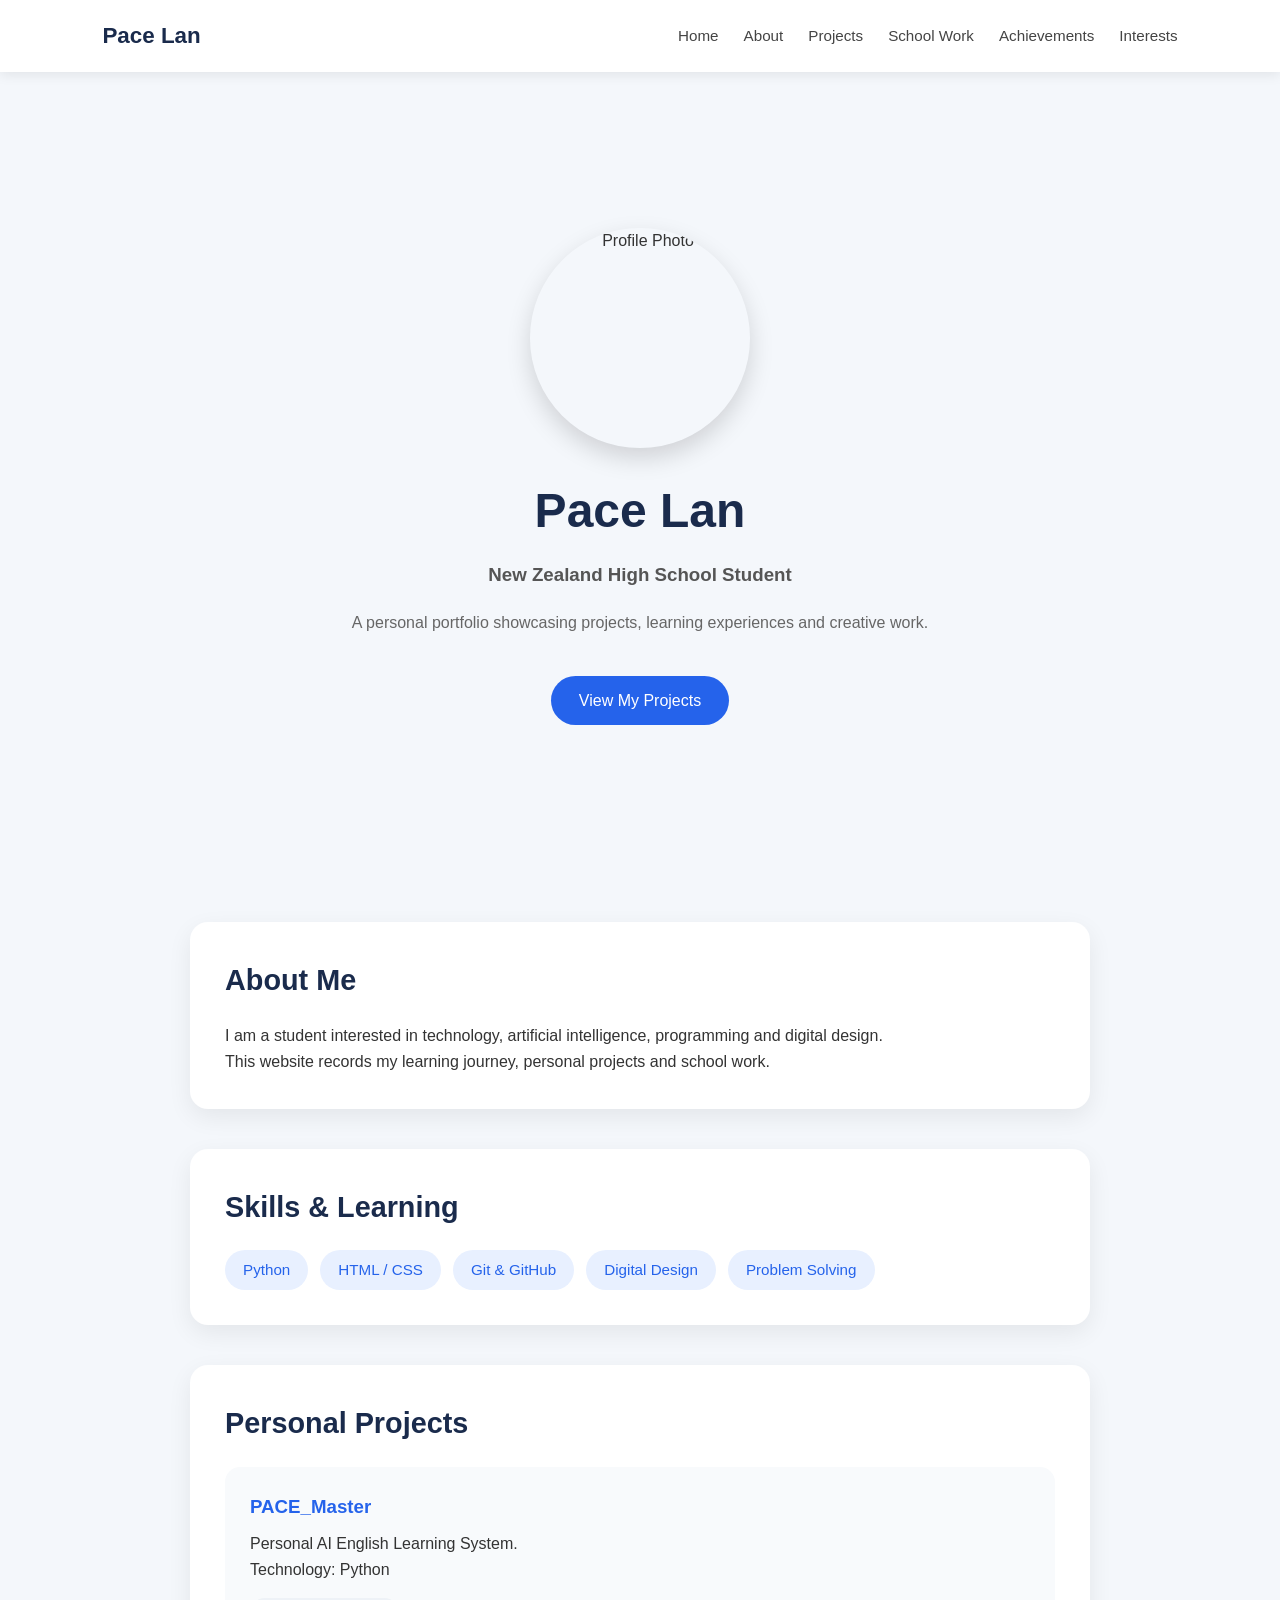
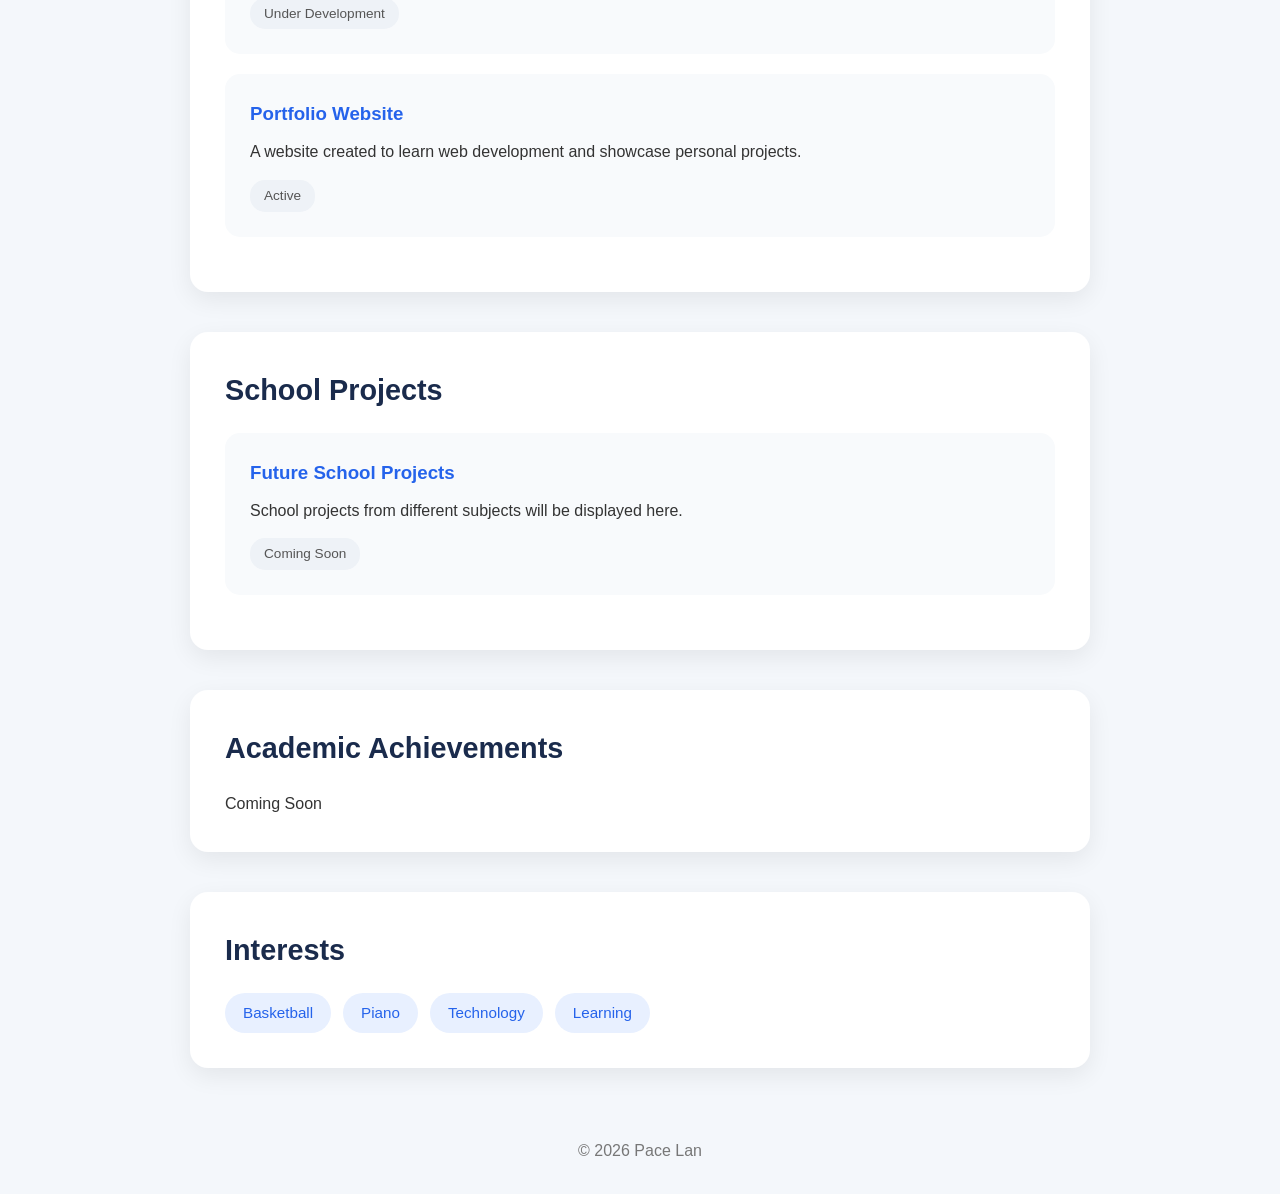
==== commit 75b09061: "Upgrade to V2.0 Premium Portfolio Edition" ====
--- a/index.html
+++ b/index.html
@@ -2,154 +2,337 @@
 <html lang="en">
 
 <head>
+
     <meta charset="UTF-8">
+
     <meta name="viewport" content="width=device-width, initial-scale=1.0">
 
     <title>Pace Lan | Portfolio</title>
 
     <link rel="stylesheet" href="style.css">
+
 </head>
 
 
 <body>
 
-<header class="hero">
-
-    <img src="https://picsum.photos/300/300" 
-         alt="Profile Photo"
-         class="profile-image">
-
-    <h1>Pace Lan</h1>
+
+<!-- Navigation -->
+
+<nav class="navbar">
+
+    <div class="logo">
+        Pace Lan
+    </div>
+
+
+    <ul>
+
+        <li><a href="#home">Home</a></li>
+
+        <li><a href="#about">About</a></li>
+
+        <li><a href="#projects">Projects</a></li>
+
+        <li><a href="#school">School Work</a></li>
+
+        <li><a href="#achievements">Achievements</a></li>
+
+        <li><a href="#interests">Interests</a></li>
+
+    </ul>
+
+
+</nav>
+
+
+
+
+
+<!-- Hero Section -->
+
+<section id="home" class="hero">
+
+
+    <img 
+    src="https://picsum.photos/400"
+    alt="Profile Photo"
+    class="profile-image">
+
+
+    <h1>
+        Pace Lan
+    </h1>
+
+
+    <h3>
+        New Zealand High School Student
+    </h3>
+
 
     <p>
-        New Zealand High School Student
+        A personal portfolio showcasing projects,
+        learning experiences and creative work.
     </p>
 
-    <p class="intro">
-        A personal portfolio showcasing learning,
-        projects and creative work.
-    </p>
-
-</header>
-
-
-
-<section class="card">
-
-<h2>About Me</h2>
-
-<p>
+
+
+    <a href="#projects" class="button">
+        View My Projects
+    </a>
+
+
+
+</section>
+
+
+
+
+
+<!-- About -->
+
+<section id="about" class="section">
+
+
+<h2>
+About Me
+</h2>
+
+
+<p>
+
 I am a student interested in technology,
-AI, programming and digital design.
-</p>
-
-</section>
-
-
-
-<section class="card">
-
-<h2>Personal Projects</h2>
-
-
-<div class="project">
-
-<h3>PACE_Master</h3>
+artificial intelligence, programming and digital design.
+
+</p>
+
+
+<p>
+
+This website records my learning journey,
+personal projects and school work.
+
+</p>
+
+
+</section>
+
+
+
+
+
+
+<!-- Skills -->
+
+<section class="section">
+
+
+<h2>
+Skills & Learning
+</h2>
+
+
+
+<div class="tags">
+
+
+<span>Python</span>
+
+<span>HTML / CSS</span>
+
+<span>Git & GitHub</span>
+
+<span>Digital Design</span>
+
+<span>Problem Solving</span>
+
+
+</div>
+
+
+</section>
+
+
+
+
+
+
+<!-- Personal Projects -->
+
+
+<section id="projects" class="section">
+
+
+<h2>
+Personal Projects
+</h2>
+
+
+
+<div class="card">
+
+
+<h3>
+PACE_Master
+</h3>
+
 
 <p>
 Personal AI English Learning System.
 </p>
 
+
 <p>
 Technology: Python
 </p>
 
-<p class="status">
-Status: Under Development
-</p>
-
-</div>
-
-
-
-<div class="project">
-
-<h3>Portfolio Website</h3>
-
-<p>
-A personal website created to learn
-web development and showcase projects.
-</p>
-
-</div>
-
-
-</section>
-
-
-
-
-<section class="card">
-
-<h2>School Projects</h2>
-
-
-<div class="project">
-
-<h3>Future School Projects</h3>
-
-<p>
-School work and creative projects
+
+<span class="status">
+Under Development
+</span>
+
+
+</div>
+
+
+
+
+
+<div class="card">
+
+
+<h3>
+Portfolio Website
+</h3>
+
+
+<p>
+
+A website created to learn web development
+and showcase personal projects.
+
+</p>
+
+
+<span class="status">
+Active
+</span>
+
+
+</div>
+
+
+
+</section>
+
+
+
+
+
+
+
+<!-- School Projects -->
+
+
+<section id="school" class="section">
+
+
+<h2>
+School Projects
+</h2>
+
+
+
+<div class="card">
+
+
+<h3>
+Future School Projects
+</h3>
+
+
+<p>
+
+School projects from different subjects
 will be displayed here.
-</p>
-
-<p class="status">
-Status: Coming Soon
-</p>
-
-</div>
-
-
-</section>
-
-
-
-
-
-<section class="card">
-
-<h2>Academic Achievements</h2>
-
-<p>
+
+</p>
+
+
+<span class="status">
 Coming Soon
-</p>
-
-
-</section>
-
-
-
-
-
-<section class="card">
-
-<h2>Interests</h2>
-
-
-<ul>
-
-<li>Basketball</li>
-
-<li>Piano</li>
-
-<li>Technology</li>
-
-<li>Learning</li>
-
-</ul>
-
-
-</section>
+</span>
+
+
+
+</div>
+
+
+
+</section>
+
+
+
+
+
+
+
+<!-- Achievements -->
+
+
+<section id="achievements" class="section">
+
+
+<h2>
+Academic Achievements
+</h2>
+
+
+<p>
+Coming Soon
+</p>
+
+
+</section>
+
+
+
+
+
+
+
+
+<!-- Interests -->
+
+
+<section id="interests" class="section">
+
+
+<h2>
+Interests
+</h2>
+
+
+
+<div class="tags">
+
+
+<span>Basketball</span>
+
+<span>Piano</span>
+
+<span>Technology</span>
+
+<span>Learning</span>
+
+
+</div>
+
+
+
+</section>
+
+
 
 
 
@@ -157,13 +340,18 @@
 
 <footer>
 
+
 <p>
 © 2026 Pace Lan
 </p>
 
+
 </footer>
 
 
+
+
 </body>
 
+
 </html>
--- a/style.css
+++ b/style.css
@@ -1,23 +1,27 @@
-/* =========================
-   Pace Lan Portfolio V2.0
-   Main Style
-========================= */
-
-
-/* 全局设置 */
+/* 
+   Pace Lan Portfolio
+   V2.0 Premium Edition
+*/
+
+
+/* =====================
+   Global Settings
+===================== */
+
 
 * {
+    margin: 0;
+    padding: 0;
     box-sizing: border-box;
 }
 
 
+html {
+    scroll-behavior: smooth;
+}
+
+
 body {
-
-    margin: 0;
-
-    padding: 40px 20px;
-
-    background-color: #f4f6f9;
 
     font-family:
     -apple-system,
@@ -27,28 +31,114 @@
     Arial,
     sans-serif;
 
+    background: #f4f7fb;
+
     color: #333;
 
+    line-height: 1.6;
+
+}
+
+
+
+/* =====================
+   Navigation Bar
+===================== */
+
+
+.navbar {
+
+    position: sticky;
+
+    top: 0;
+
+    width: 100%;
+
+    background: white;
+
     display: flex;
 
+    justify-content: space-between;
+
+    align-items: center;
+
+    padding: 18px 8%;
+
+    box-shadow:
+    0 3px 12px rgba(0,0,0,0.08);
+
+    z-index: 1000;
+
+}
+
+
+
+.logo {
+
+    font-size: 1.4rem;
+
+    font-weight: bold;
+
+    color: #1a2b4c;
+
+}
+
+
+
+.navbar ul {
+
+    list-style: none;
+
+    display: flex;
+
+    gap: 25px;
+
+}
+
+
+
+.navbar a {
+
+    text-decoration: none;
+
+    color: #444;
+
+    font-size: 0.95rem;
+
+    transition: 0.3s;
+
+}
+
+
+
+.navbar a:hover {
+
+    color: #2563eb;
+
+}
+
+
+
+/* =====================
+   Hero Section
+===================== */
+
+
+.hero {
+
+    min-height: 90vh;
+
+    display: flex;
+
     flex-direction: column;
 
+    justify-content: center;
+
     align-items: center;
 
-    line-height: 1.6;
-}
-
-
-
-/* 首页区域 */
-
-.hero {
-
     text-align: center;
 
-    max-width: 700px;
-
-    margin-bottom: 35px;
+    padding: 40px 20px;
 
 }
 
@@ -56,184 +146,285 @@
 
 .profile-image {
 
-    width: 180px;
-
-    height: 180px;
+    width: 220px;
+
+    height: 220px;
+
+    border-radius: 50%;
 
     object-fit: cover;
 
-    border-radius: 50%;
-
     box-shadow:
-    0 8px 20px rgba(0,0,0,0.15);
+
+    0 10px 25px rgba(0,0,0,0.15);
+
+    margin-bottom: 25px;
+
+}
+
+
+
+.hero h1 {
+
+    font-size: 3rem;
+
+    color: #1a2b4c;
+
+}
+
+
+
+.hero h3 {
+
+    margin-top: 10px;
+
+    color: #555;
+
+}
+
+
+
+.hero p {
+
+    max-width: 600px;
+
+    margin: 20px auto;
+
+    color: #666;
+
+}
+
+
+
+/* Button */
+
+
+.button {
+
+    display: inline-block;
+
+    margin-top: 20px;
+
+    padding: 12px 28px;
+
+    background: #2563eb;
+
+    color: white;
+
+    border-radius: 30px;
+
+    text-decoration: none;
+
+    transition: 0.3s;
+
+}
+
+
+
+.button:hover {
+
+    transform: translateY(-3px);
+
+}
+
+
+
+/* =====================
+   Sections
+===================== */
+
+
+.section {
+
+    max-width: 900px;
+
+    margin: 40px auto;
+
+    background: white;
+
+    padding: 35px;
+
+    border-radius: 18px;
+
+    box-shadow:
+
+    0 8px 25px rgba(0,0,0,0.07);
+
+}
+
+
+
+.section h2 {
+
+    color: #1a2b4c;
 
     margin-bottom: 20px;
 
+    font-size: 1.8rem;
+
+}
+
+
+
+
+
+/* =====================
+   Skills Tags
+===================== */
+
+
+.tags {
+
+    display: flex;
+
+    flex-wrap: wrap;
+
+    gap: 12px;
+
+}
+
+
+
+.tags span {
+
+    background: #e8f0ff;
+
+    color: #2563eb;
+
+    padding: 8px 18px;
+
+    border-radius: 20px;
+
+    font-size: 0.95rem;
+
+}
+
+
+
+/* =====================
+   Project Cards
+===================== */
+
+
+.card {
+
+    background: #f8fafc;
+
+    padding: 25px;
+
+    border-radius: 15px;
+
+    margin-bottom: 20px;
+
+    transition: 0.3s;
+
+}
+
+
+
+.card:hover {
+
+    transform: translateY(-5px);
+
+    box-shadow:
+
+    0 8px 20px rgba(0,0,0,0.1);
+
+}
+
+
+
+.card h3 {
+
+    color: #2563eb;
+
+    margin-bottom: 10px;
+
+}
+
+
+
+.status {
+
+    display: inline-block;
+
+    margin-top: 15px;
+
+    padding: 5px 14px;
+
+    background: #eef2f7;
+
+    border-radius: 15px;
+
+    color: #555;
+
+    font-size: 0.85rem;
+
+}
+
+
+
+/* =====================
+   Footer
+===================== */
+
+
+footer {
+
+    text-align: center;
+
+    padding: 30px;
+
+    color: #777;
+
+}
+
+
+
+/* =====================
+   Mobile Responsive
+===================== */
+
+
+@media(max-width:700px){
+
+
+.navbar {
+
+    flex-direction: column;
+
+    gap: 15px;
+
+}
+
+
+
+.navbar ul {
+
+    flex-wrap: wrap;
+
+    justify-content: center;
+
 }
 
 
 
 .hero h1 {
 
-    font-size: 2.5rem;
-
-    margin: 10px 0;
-
-    color: #1a2b4c;
-
-}
-
-
-
-.hero p {
-
-    margin: 8px;
-
-    color: #555;
-
-}
-
-
-
-.intro {
-
-    max-width: 500px;
-
-}
-
-
-
-/* 内容卡片 */
-
-.card {
-
-    background: white;
-
-    width: 100%;
-
-    max-width: 700px;
-
-    padding: 30px;
-
-    margin-bottom: 25px;
-
-    border-radius: 16px;
-
-    box-shadow:
-    0 5px 18px rgba(0,0,0,0.08);
-
-}
-
-
-
-.card h2 {
-
-    margin-top: 0;
-
-    color: #1a2b4c;
-
-    border-bottom:
-
-    2px solid #eef2f7;
-
-    padding-bottom: 10px;
-
-}
-
-
-
-/* 项目模块 */
-
-.project {
-
-    background-color: #f8fafc;
-
-    padding: 20px;
-
-    margin-top: 15px;
-
-    border-radius: 12px;
-
-}
-
-
-
-.project h3 {
-
-    margin-top: 0;
-
-    color: #2b579a;
-
-}
-
-
-
-.status {
-
-    font-size: 0.9rem;
-
-    color: #777;
-
-}
-
-
-
-/* 兴趣列表 */
-
-ul {
-
-    padding-left: 20px;
-
-}
-
-
-
-li {
-
-    margin-bottom: 8px;
-
-}
-
-
-
-/* 底部 */
-
-footer {
-
-    margin-top: 20px;
-
-    color: #777;
-
-    font-size: 0.9rem;
-
-}
-
-
-
-/* 手机适配 */
-
-@media (max-width: 600px) {
-
-
-    body {
-
-        padding: 25px 15px;
-
-    }
-
-
-    .hero h1 {
-
-        font-size: 2rem;
-
-    }
-
-
-    .card {
-
-        padding: 20px;
-
-    }
+    font-size: 2.2rem;
+
+}
+
+
+
+.section {
+
+    margin: 25px 15px;
+
+    padding: 25px;
+
+}
+
 
 
 }
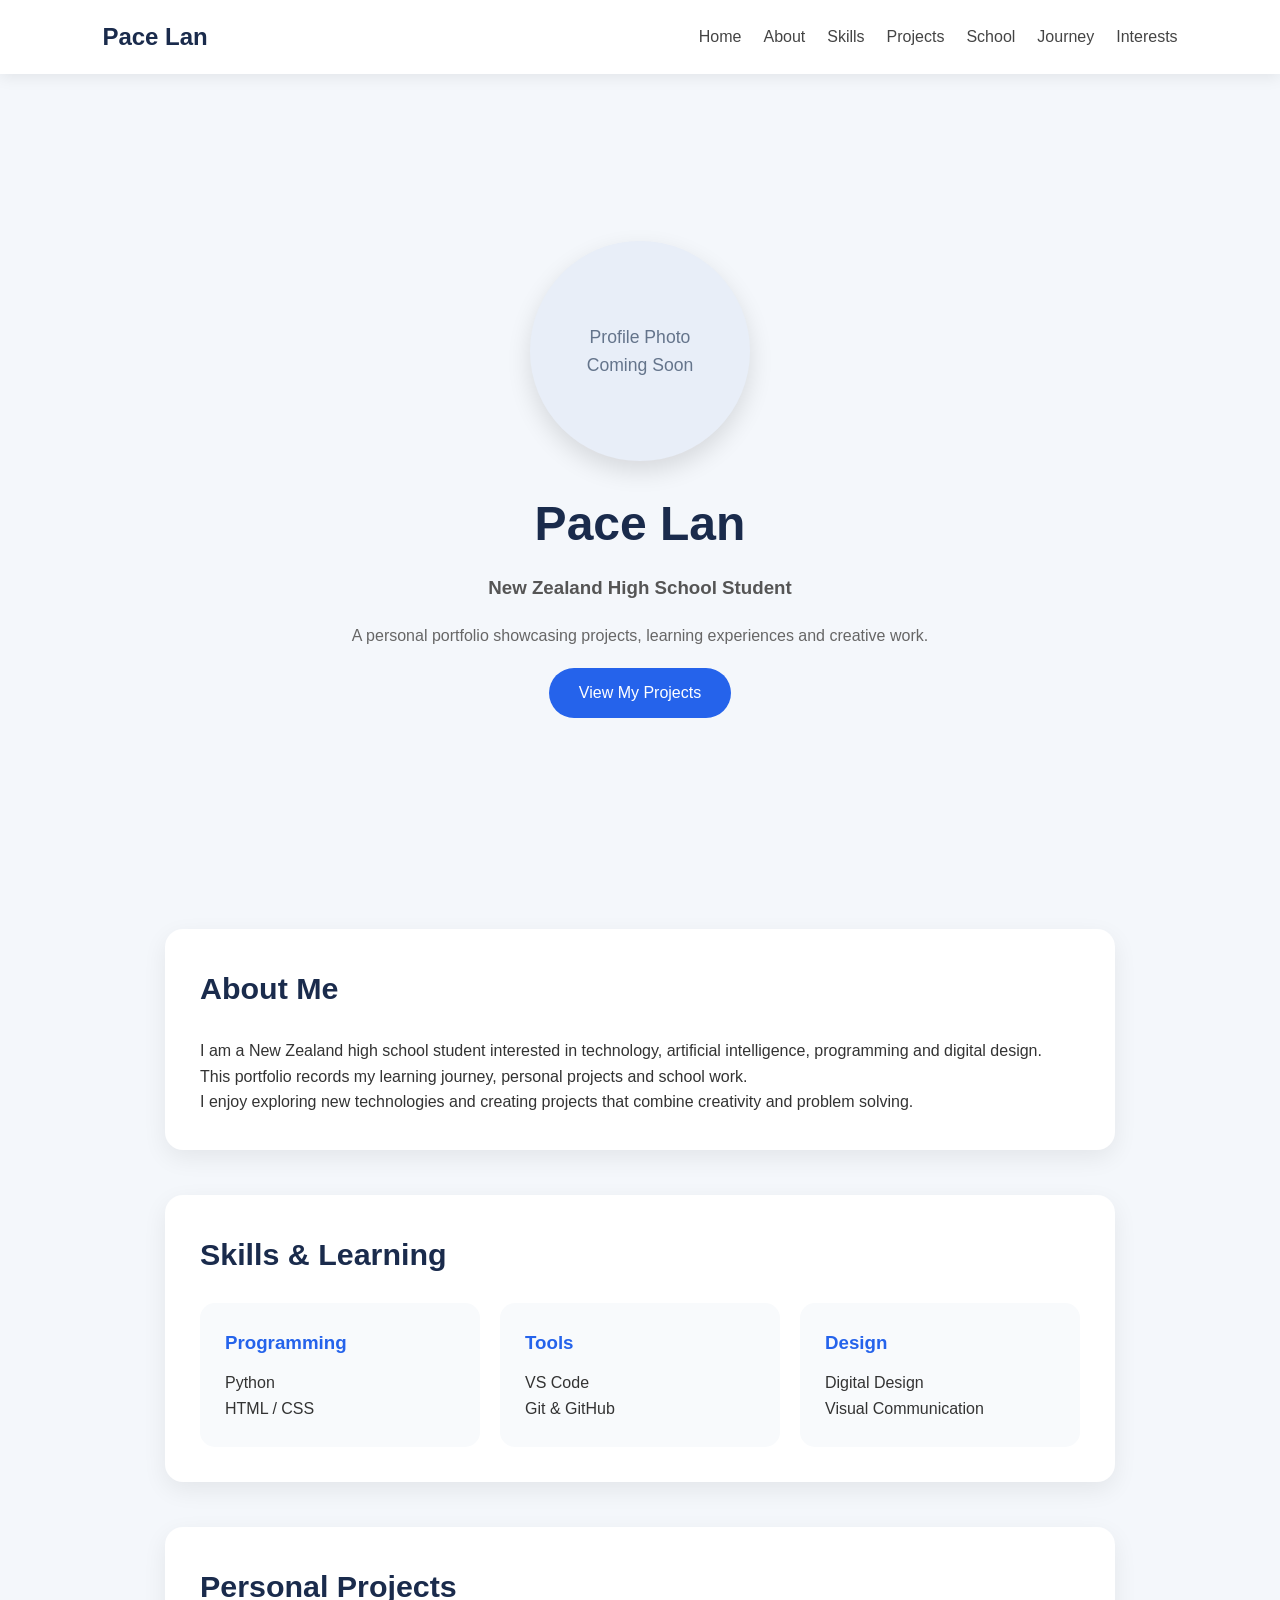
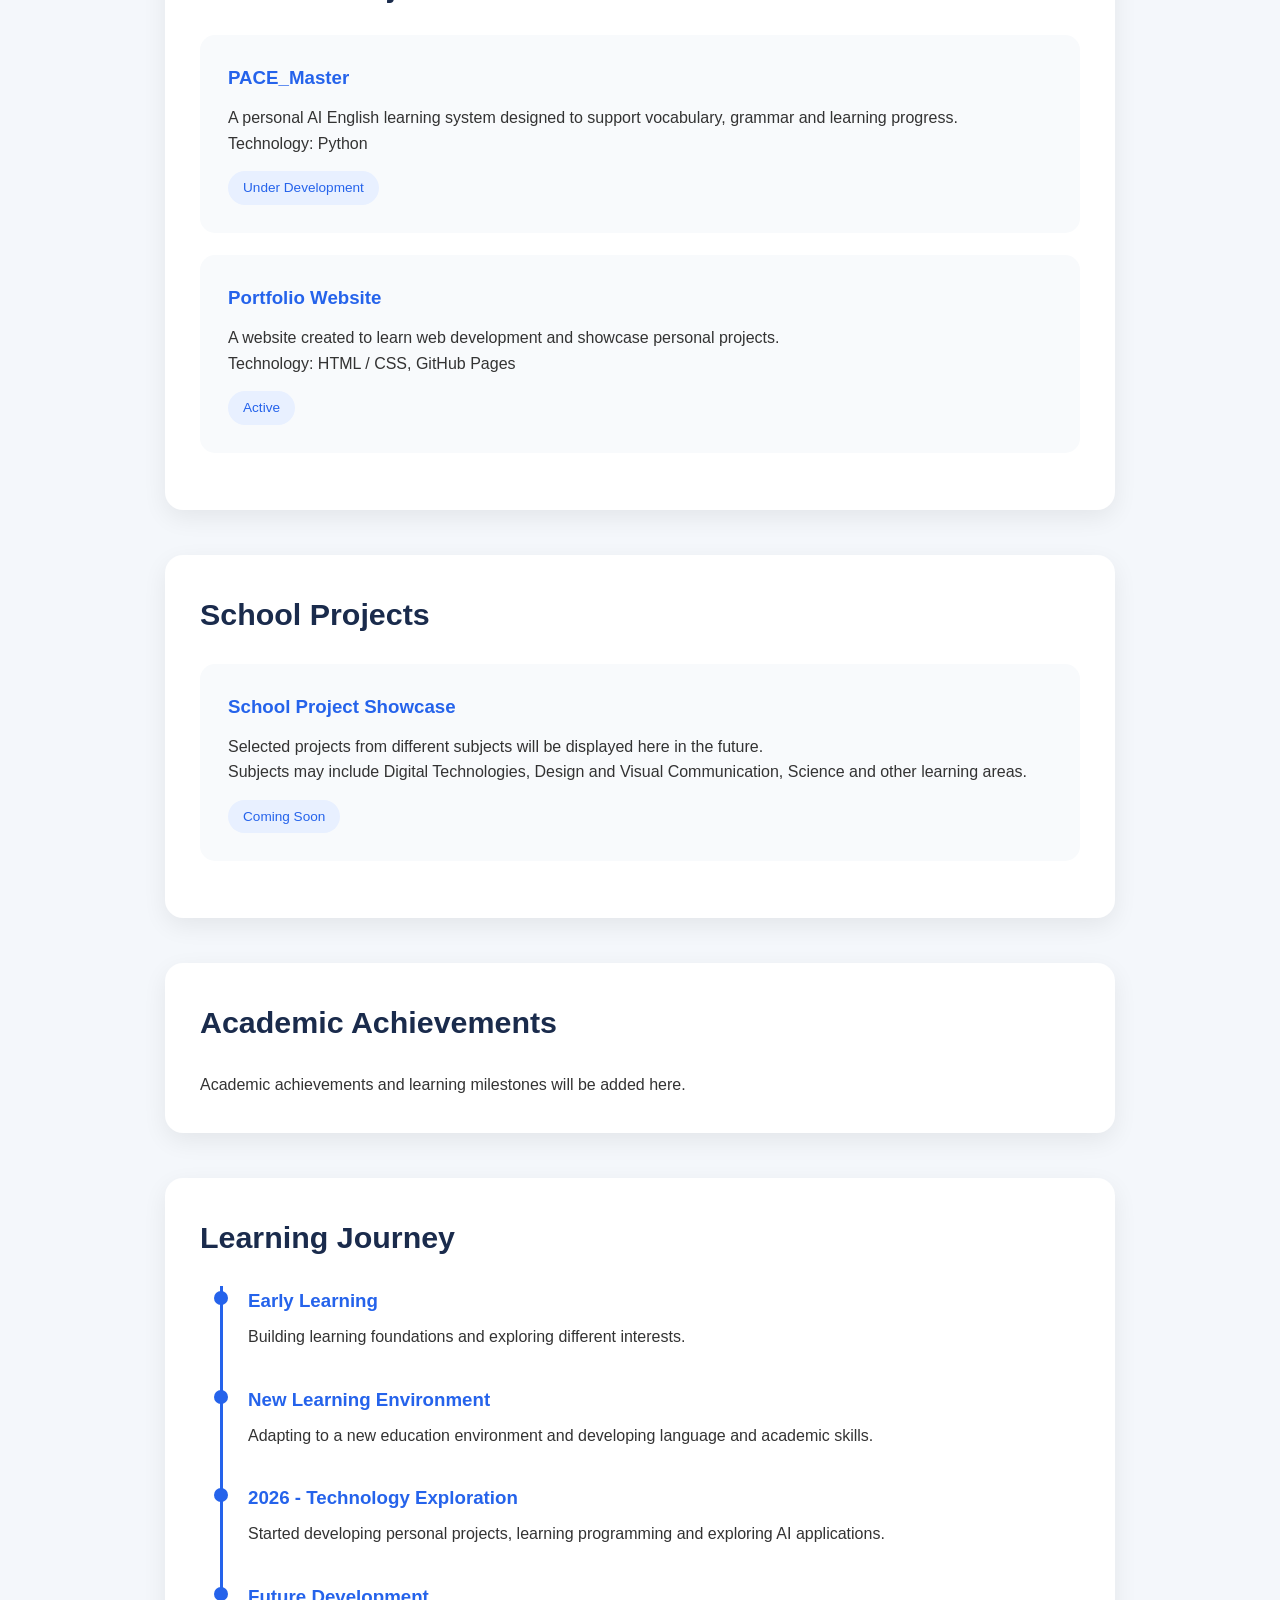
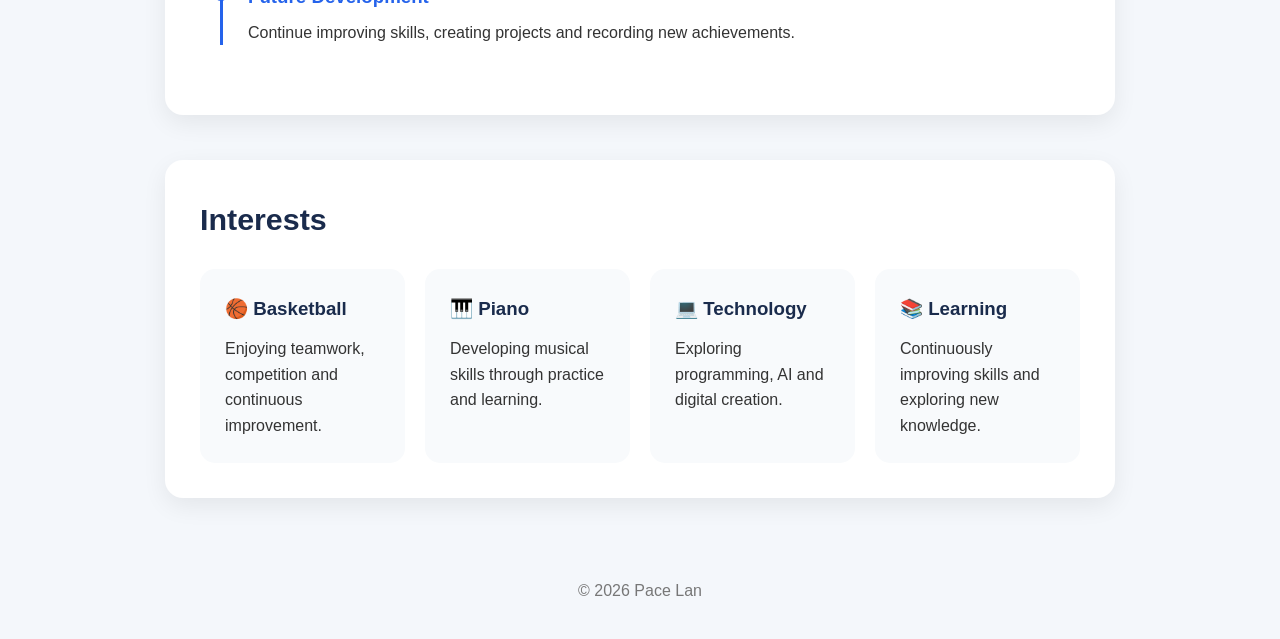
==== commit d1fcd7fe: "Upgrade portfolio to V2.0 Premium Content Edition" ====
--- a/index.html
+++ b/index.html
@@ -3,13 +3,13 @@
 
 <head>
 
-    <meta charset="UTF-8">
-
-    <meta name="viewport" content="width=device-width, initial-scale=1.0">
-
-    <title>Pace Lan | Portfolio</title>
-
-    <link rel="stylesheet" href="style.css">
+<meta charset="UTF-8">
+
+<meta name="viewport" content="width=device-width, initial-scale=1.0">
+
+<title>Pace Lan | Portfolio</title>
+
+<link rel="stylesheet" href="style.css">
 
 </head>
 
@@ -21,26 +21,28 @@
 
 <nav class="navbar">
 
-    <div class="logo">
-        Pace Lan
-    </div>
-
-
-    <ul>
-
-        <li><a href="#home">Home</a></li>
-
-        <li><a href="#about">About</a></li>
-
-        <li><a href="#projects">Projects</a></li>
-
-        <li><a href="#school">School Work</a></li>
-
-        <li><a href="#achievements">Achievements</a></li>
-
-        <li><a href="#interests">Interests</a></li>
-
-    </ul>
+<div class="logo">
+Pace Lan
+</div>
+
+
+<ul>
+
+<li><a href="#home">Home</a></li>
+
+<li><a href="#about">About</a></li>
+
+<li><a href="#skills">Skills</a></li>
+
+<li><a href="#projects">Projects</a></li>
+
+<li><a href="#school">School</a></li>
+
+<li><a href="#journey">Journey</a></li>
+
+<li><a href="#interests">Interests</a></li>
+
+</ul>
 
 
 </nav>
@@ -49,47 +51,51 @@
 
 
 
-<!-- Hero Section -->
+<!-- Hero -->
+
 
 <section id="home" class="hero">
 
 
-    <img 
-    src="https://picsum.photos/400"
-    alt="Profile Photo"
-    class="profile-image">
-
-
-    <h1>
-        Pace Lan
-    </h1>
-
-
-    <h3>
-        New Zealand High School Student
-    </h3>
-
-
-    <p>
-        A personal portfolio showcasing projects,
-        learning experiences and creative work.
-    </p>
-
-
-
-    <a href="#projects" class="button">
-        View My Projects
-    </a>
-
-
-
-</section>
+<div class="profile-placeholder">
+    Profile Photo<br>
+    Coming Soon
+</div>
+
+<h1>
+Pace Lan
+</h1>
+
+
+<h3>
+New Zealand High School Student
+</h3>
+
+
+<p>
+
+A personal portfolio showcasing projects,
+learning experiences and creative work.
+
+</p>
+
+
+<a href="#projects" class="button">
+View My Projects
+</a>
+
+
+</section>
+
+
+
 
 
 
 
 
 <!-- About -->
+
 
 <section id="about" class="section">
 
@@ -101,21 +107,32 @@
 
 <p>
 
-I am a student interested in technology,
-artificial intelligence, programming and digital design.
-
-</p>
-
-
-<p>
-
-This website records my learning journey,
+I am a New Zealand high school student interested
+in technology, artificial intelligence, programming
+and digital design.
+
+</p>
+
+
+<p>
+
+This portfolio records my learning journey,
 personal projects and school work.
 
 </p>
 
 
-</section>
+<p>
+
+I enjoy exploring new technologies and creating
+projects that combine creativity and problem solving.
+
+</p>
+
+
+</section>
+
+
 
 
 
@@ -124,7 +141,8 @@
 
 <!-- Skills -->
 
-<section class="section">
+
+<section id="skills" class="section">
 
 
 <h2>
@@ -133,31 +151,71 @@
 
 
 
-<div class="tags">
-
-
-<span>Python</span>
-
-<span>HTML / CSS</span>
-
-<span>Git & GitHub</span>
-
-<span>Digital Design</span>
-
-<span>Problem Solving</span>
-
-
-</div>
-
-
-</section>
-
-
-
-
-
-
-<!-- Personal Projects -->
+<div class="skill-grid">
+
+
+<div class="skill-card">
+
+<h3>
+Programming
+</h3>
+
+<p>
+Python<br>
+HTML / CSS
+</p>
+
+</div>
+
+
+
+
+<div class="skill-card">
+
+<h3>
+Tools
+</h3>
+
+<p>
+VS Code<br>
+Git & GitHub
+</p>
+
+</div>
+
+
+
+
+
+<div class="skill-card">
+
+<h3>
+Design
+</h3>
+
+<p>
+Digital Design<br>
+Visual Communication
+</p>
+
+</div>
+
+
+
+</div>
+
+
+
+</section>
+
+
+
+
+
+
+
+
+<!-- Projects -->
 
 
 <section id="projects" class="section">
@@ -169,7 +227,7 @@
 
 
 
-<div class="card">
+<div class="project-card">
 
 
 <h3>
@@ -178,16 +236,22 @@
 
 
 <p>
-Personal AI English Learning System.
-</p>
-
-
-<p>
-Technology: Python
-</p>
-
-
-<span class="status">
+
+A personal AI English learning system designed
+to support vocabulary, grammar and learning progress.
+
+</p>
+
+
+<p>
+
+Technology:
+Python
+
+</p>
+
+
+<span>
 Under Development
 </span>
 
@@ -198,7 +262,9 @@
 
 
 
-<div class="card">
+
+
+<div class="project-card">
 
 
 <h3>
@@ -214,7 +280,15 @@
 </p>
 
 
-<span class="status">
+<p>
+
+Technology:
+HTML / CSS, GitHub Pages
+
+</p>
+
+
+<span>
 Active
 </span>
 
@@ -224,6 +298,7 @@
 
 
 </section>
+
 
 
 
@@ -243,33 +318,41 @@
 
 
 
-<div class="card">
-
-
-<h3>
-Future School Projects
-</h3>
-
-
-<p>
-
-School projects from different subjects
-will be displayed here.
-
-</p>
-
-
-<span class="status">
+<div class="project-card">
+
+
+<h3>
+School Project Showcase
+</h3>
+
+
+<p>
+
+Selected projects from different subjects will
+be displayed here in the future.
+
+</p>
+
+
+<p>
+
+Subjects may include Digital Technologies,
+Design and Visual Communication, Science
+and other learning areas.
+
+</p>
+
+
+<span>
 Coming Soon
 </span>
 
 
-
-</div>
-
-
-
-</section>
+</div>
+
+
+</section>
+
 
 
 
@@ -280,7 +363,7 @@
 <!-- Achievements -->
 
 
-<section id="achievements" class="section">
+<section class="section">
 
 
 <h2>
@@ -289,8 +372,117 @@
 
 
 <p>
-Coming Soon
-</p>
+
+Academic achievements and learning milestones
+will be added here.
+
+</p>
+
+
+</section>
+
+
+
+
+
+
+
+
+<!-- Learning Journey -->
+
+
+<section id="journey" class="section">
+
+
+<h2>
+Learning Journey
+</h2>
+
+
+
+<div class="timeline">
+
+
+
+<div class="timeline-item">
+
+<h3>
+Early Learning
+</h3>
+
+<p>
+
+Building learning foundations and exploring
+different interests.
+
+</p>
+
+</div>
+
+
+
+
+
+<div class="timeline-item">
+
+<h3>
+New Learning Environment
+</h3>
+
+<p>
+
+Adapting to a new education environment and
+developing language and academic skills.
+
+</p>
+
+</div>
+
+
+
+
+
+
+<div class="timeline-item">
+
+<h3>
+2026 - Technology Exploration
+</h3>
+
+<p>
+
+Started developing personal projects,
+learning programming and exploring AI
+applications.
+
+</p>
+
+</div>
+
+
+
+
+
+
+<div class="timeline-item">
+
+<h3>
+Future Development
+</h3>
+
+<p>
+
+Continue improving skills, creating projects
+and recording new achievements.
+
+</p>
+
+</div>
+
+
+
+</div>
+
 
 
 </section>
@@ -314,16 +506,78 @@
 
 
 
-<div class="tags">
-
-
-<span>Basketball</span>
-
-<span>Piano</span>
-
-<span>Technology</span>
-
-<span>Learning</span>
+<div class="interest-grid">
+
+
+
+<div class="interest-card">
+
+<h3>
+🏀 Basketball
+</h3>
+
+<p>
+
+Enjoying teamwork, competition and continuous improvement.
+
+</p>
+
+</div>
+
+
+
+
+
+<div class="interest-card">
+
+<h3>
+🎹 Piano
+</h3>
+
+<p>
+
+Developing musical skills through practice and learning.
+
+</p>
+
+</div>
+
+
+
+
+
+<div class="interest-card">
+
+<h3>
+💻 Technology
+</h3>
+
+<p>
+
+Exploring programming, AI and digital creation.
+
+</p>
+
+</div>
+
+
+
+
+
+<div class="interest-card">
+
+<h3>
+📚 Learning
+</h3>
+
+<p>
+
+Continuously improving skills and exploring new knowledge.
+
+</p>
+
+</div>
+
 
 
 </div>
@@ -340,18 +594,14 @@
 
 <footer>
 
-
 <p>
 © 2026 Pace Lan
 </p>
 
-
 </footer>
 
 
 
-
 </body>
 
-
 </html>
--- a/style.css
+++ b/style.css
@@ -1,24 +1,32 @@
-/* 
-   Pace Lan Portfolio
-   V2.0 Premium Edition
+/*
+Pace Lan Portfolio
+V2.0 Premium Content Edition
 */
 
 
 /* =====================
-   Global Settings
+   Global
 ===================== */
 
 
 * {
+
     margin: 0;
+
     padding: 0;
+
     box-sizing: border-box;
-}
+
+}
+
 
 
 html {
+
     scroll-behavior: smooth;
-}
+
+}
+
 
 
 body {
@@ -31,6 +39,7 @@
     Arial,
     sans-serif;
 
+
     background: #f4f7fb;
 
     color: #333;
@@ -42,7 +51,7 @@
 
 
 /* =====================
-   Navigation Bar
+   Navigation
 ===================== */
 
 
@@ -52,32 +61,133 @@
 
     top: 0;
 
-    width: 100%;
+    z-index: 1000;
+
+    display: flex;
+
+    justify-content: space-between;
+
+    align-items: center;
+
+    padding: 18px 8%;
 
     background: white;
 
+    box-shadow:
+    0 3px 15px rgba(0,0,0,0.08);
+
+}
+
+
+
+.logo {
+
+    font-size: 1.5rem;
+
+    font-weight: bold;
+
+    color: #1a2b4c;
+
+}
+
+
+
+.navbar ul {
+
     display: flex;
 
-    justify-content: space-between;
+    list-style: none;
+
+    gap: 22px;
+
+}
+
+
+
+.navbar a {
+
+    text-decoration: none;
+
+    color: #444;
+
+    transition: 0.3s;
+
+}
+
+
+
+.navbar a:hover {
+
+    color: #2563eb;
+
+}
+
+
+
+
+
+
+/* =====================
+   Hero
+===================== */
+
+
+.hero {
+
+    min-height: 90vh;
+
+    display: flex;
+
+    flex-direction: column;
+
+    justify-content: center;
 
     align-items: center;
 
-    padding: 18px 8%;
+    text-align: center;
+
+    padding: 40px 20px;
+
+}
+
+
+
+.profile-placeholder {
+
+    width: 220px;
+
+    height: 220px;
+
+    border-radius: 50%;
+
+    display: flex;
+
+    justify-content: center;
+
+    align-items: center;
+
+    text-align: center;
+
+    background: #e8eef8;
+
+    color: #64748b;
+
+    font-size: 1.1rem;
+
+    font-weight: 500;
 
     box-shadow:
-    0 3px 12px rgba(0,0,0,0.08);
-
-    z-index: 1000;
-
-}
-
-
-
-.logo {
-
-    font-size: 1.4rem;
-
-    font-weight: bold;
+    0 10px 25px rgba(0,0,0,0.12);
+
+    margin-bottom: 25px;
+
+}
+
+
+
+.hero h1 {
+
+    font-size: 3rem;
 
     color: #1a2b4c;
 
@@ -85,344 +195,398 @@
 
 
 
+.hero h3 {
+
+    margin-top: 10px;
+
+    color: #555;
+
+}
+
+
+
+.hero p {
+
+    max-width: 650px;
+
+    margin: 20px;
+
+    color: #666;
+
+}
+
+
+
+.button {
+
+    background: #2563eb;
+
+    color: white;
+
+    padding: 12px 30px;
+
+    border-radius: 30px;
+
+    text-decoration: none;
+
+    transition: 0.3s;
+
+}
+
+
+
+.button:hover {
+
+    transform: translateY(-4px);
+
+}
+
+
+
+
+
+
+/* =====================
+   Sections
+===================== */
+
+
+.section {
+
+    max-width: 950px;
+
+    margin: 45px auto;
+
+    padding: 35px;
+
+    background: white;
+
+    border-radius: 18px;
+
+    box-shadow:
+
+    0 8px 25px rgba(0,0,0,0.07);
+
+}
+
+
+
+.section h2 {
+
+    color: #1a2b4c;
+
+    margin-bottom: 25px;
+
+    font-size: 1.9rem;
+
+}
+
+
+
+
+
+
+
+/* =====================
+   Skills
+===================== */
+
+
+.skill-grid {
+
+    display: grid;
+
+    grid-template-columns:
+    repeat(auto-fit,minmax(220px,1fr));
+
+    gap: 20px;
+
+}
+
+
+
+.skill-card {
+
+    background: #f8fafc;
+
+    padding: 25px;
+
+    border-radius: 15px;
+
+    transition: 0.3s;
+
+}
+
+
+
+.skill-card:hover {
+
+    transform: translateY(-5px);
+
+}
+
+
+
+.skill-card h3 {
+
+    color: #2563eb;
+
+    margin-bottom: 12px;
+
+}
+
+
+
+
+
+
+/* =====================
+   Projects
+===================== */
+
+
+.project-card {
+
+    background: #f8fafc;
+
+    padding: 28px;
+
+    border-radius: 15px;
+
+    margin-bottom: 22px;
+
+    transition: 0.3s;
+
+}
+
+
+
+.project-card:hover {
+
+    transform: translateY(-5px);
+
+    box-shadow:
+    0 8px 20px rgba(0,0,0,0.1);
+
+}
+
+
+
+.project-card h3 {
+
+    color: #2563eb;
+
+    margin-bottom: 12px;
+
+}
+
+
+
+.project-card span {
+
+    display: inline-block;
+
+    margin-top: 15px;
+
+    padding: 6px 15px;
+
+    background: #e8f0ff;
+
+    color: #2563eb;
+
+    border-radius: 20px;
+
+    font-size: 0.85rem;
+
+}
+
+
+
+
+
+
+
+/* =====================
+   Timeline
+===================== */
+
+
+.timeline {
+
+    position: relative;
+
+    margin-left: 20px;
+
+    border-left: 3px solid #2563eb;
+
+}
+
+
+
+.timeline-item {
+
+    padding-left: 25px;
+
+    margin-bottom: 35px;
+
+    position: relative;
+
+}
+
+
+
+.timeline-item::before {
+
+    content: "";
+
+    width: 14px;
+
+    height: 14px;
+
+    background: #2563eb;
+
+    border-radius: 50%;
+
+    position: absolute;
+
+    left: -9px;
+
+    top: 5px;
+
+}
+
+
+
+.timeline-item h3 {
+
+    color: #2563eb;
+
+    margin-bottom: 8px;
+
+}
+
+
+
+
+
+
+
+/* =====================
+   Interests
+===================== */
+
+
+.interest-grid {
+
+    display: grid;
+
+    grid-template-columns:
+    repeat(auto-fit,minmax(200px,1fr));
+
+    gap: 20px;
+
+}
+
+
+
+.interest-card {
+
+    background: #f8fafc;
+
+    padding: 25px;
+
+    border-radius: 15px;
+
+    transition: 0.3s;
+
+}
+
+
+
+.interest-card:hover {
+
+    transform: translateY(-5px);
+
+}
+
+
+
+.interest-card h3 {
+
+    margin-bottom: 12px;
+
+    color: #1a2b4c;
+
+}
+
+
+
+
+
+
+
+/* =====================
+   Footer
+===================== */
+
+
+footer {
+
+    text-align: center;
+
+    padding: 35px;
+
+    color: #777;
+
+}
+
+
+
+
+
+
+/* =====================
+   Mobile
+===================== */
+
+
+@media(max-width:750px){
+
+
+.navbar {
+
+    flex-direction: column;
+
+    gap: 15px;
+
+}
+
+
+
 .navbar ul {
 
-    list-style: none;
-
-    display: flex;
-
-    gap: 25px;
-
-}
-
-
-
-.navbar a {
-
-    text-decoration: none;
-
-    color: #444;
-
-    font-size: 0.95rem;
-
-    transition: 0.3s;
-
-}
-
-
-
-.navbar a:hover {
-
-    color: #2563eb;
-
-}
-
-
-
-/* =====================
-   Hero Section
-===================== */
-
-
-.hero {
-
-    min-height: 90vh;
-
-    display: flex;
-
-    flex-direction: column;
+    flex-wrap: wrap;
 
     justify-content: center;
 
-    align-items: center;
-
-    text-align: center;
-
-    padding: 40px 20px;
-
-}
-
-
-
-.profile-image {
-
-    width: 220px;
-
-    height: 220px;
-
-    border-radius: 50%;
-
-    object-fit: cover;
-
-    box-shadow:
-
-    0 10px 25px rgba(0,0,0,0.15);
-
-    margin-bottom: 25px;
-
 }
 
 
 
 .hero h1 {
 
-    font-size: 3rem;
-
-    color: #1a2b4c;
-
-}
-
-
-
-.hero h3 {
-
-    margin-top: 10px;
-
-    color: #555;
-
-}
-
-
-
-.hero p {
-
-    max-width: 600px;
-
-    margin: 20px auto;
-
-    color: #666;
-
-}
-
-
-
-/* Button */
-
-
-.button {
-
-    display: inline-block;
-
-    margin-top: 20px;
-
-    padding: 12px 28px;
-
-    background: #2563eb;
-
-    color: white;
-
-    border-radius: 30px;
-
-    text-decoration: none;
-
-    transition: 0.3s;
-
-}
-
-
-
-.button:hover {
-
-    transform: translateY(-3px);
-
-}
-
-
-
-/* =====================
-   Sections
-===================== */
+    font-size: 2.3rem;
+
+}
+
 
 
 .section {
 
-    max-width: 900px;
-
-    margin: 40px auto;
-
-    background: white;
-
-    padding: 35px;
-
-    border-radius: 18px;
-
-    box-shadow:
-
-    0 8px 25px rgba(0,0,0,0.07);
-
-}
-
-
-
-.section h2 {
-
-    color: #1a2b4c;
-
-    margin-bottom: 20px;
-
-    font-size: 1.8rem;
-
-}
-
-
-
-
-
-/* =====================
-   Skills Tags
-===================== */
-
-
-.tags {
-
-    display: flex;
-
-    flex-wrap: wrap;
-
-    gap: 12px;
-
-}
-
-
-
-.tags span {
-
-    background: #e8f0ff;
-
-    color: #2563eb;
-
-    padding: 8px 18px;
-
-    border-radius: 20px;
-
-    font-size: 0.95rem;
-
-}
-
-
-
-/* =====================
-   Project Cards
-===================== */
-
-
-.card {
-
-    background: #f8fafc;
+    margin: 25px 15px;
 
     padding: 25px;
 
-    border-radius: 15px;
-
-    margin-bottom: 20px;
-
-    transition: 0.3s;
-
-}
-
-
-
-.card:hover {
-
-    transform: translateY(-5px);
-
-    box-shadow:
-
-    0 8px 20px rgba(0,0,0,0.1);
-
-}
-
-
-
-.card h3 {
-
-    color: #2563eb;
-
-    margin-bottom: 10px;
-
-}
-
-
-
-.status {
-
-    display: inline-block;
-
-    margin-top: 15px;
-
-    padding: 5px 14px;
-
-    background: #eef2f7;
-
-    border-radius: 15px;
-
-    color: #555;
-
-    font-size: 0.85rem;
-
-}
-
-
-
-/* =====================
-   Footer
-===================== */
-
-
-footer {
-
-    text-align: center;
-
-    padding: 30px;
-
-    color: #777;
-
-}
-
-
-
-/* =====================
-   Mobile Responsive
-===================== */
-
-
-@media(max-width:700px){
-
-
-.navbar {
-
-    flex-direction: column;
-
-    gap: 15px;
-
-}
-
-
-
-.navbar ul {
-
-    flex-wrap: wrap;
-
-    justify-content: center;
-
-}
-
-
-
-.hero h1 {
-
-    font-size: 2.2rem;
-
-}
-
-
-
-.section {
-
-    margin: 25px 15px;
-
-    padding: 25px;
-
 }
 
 
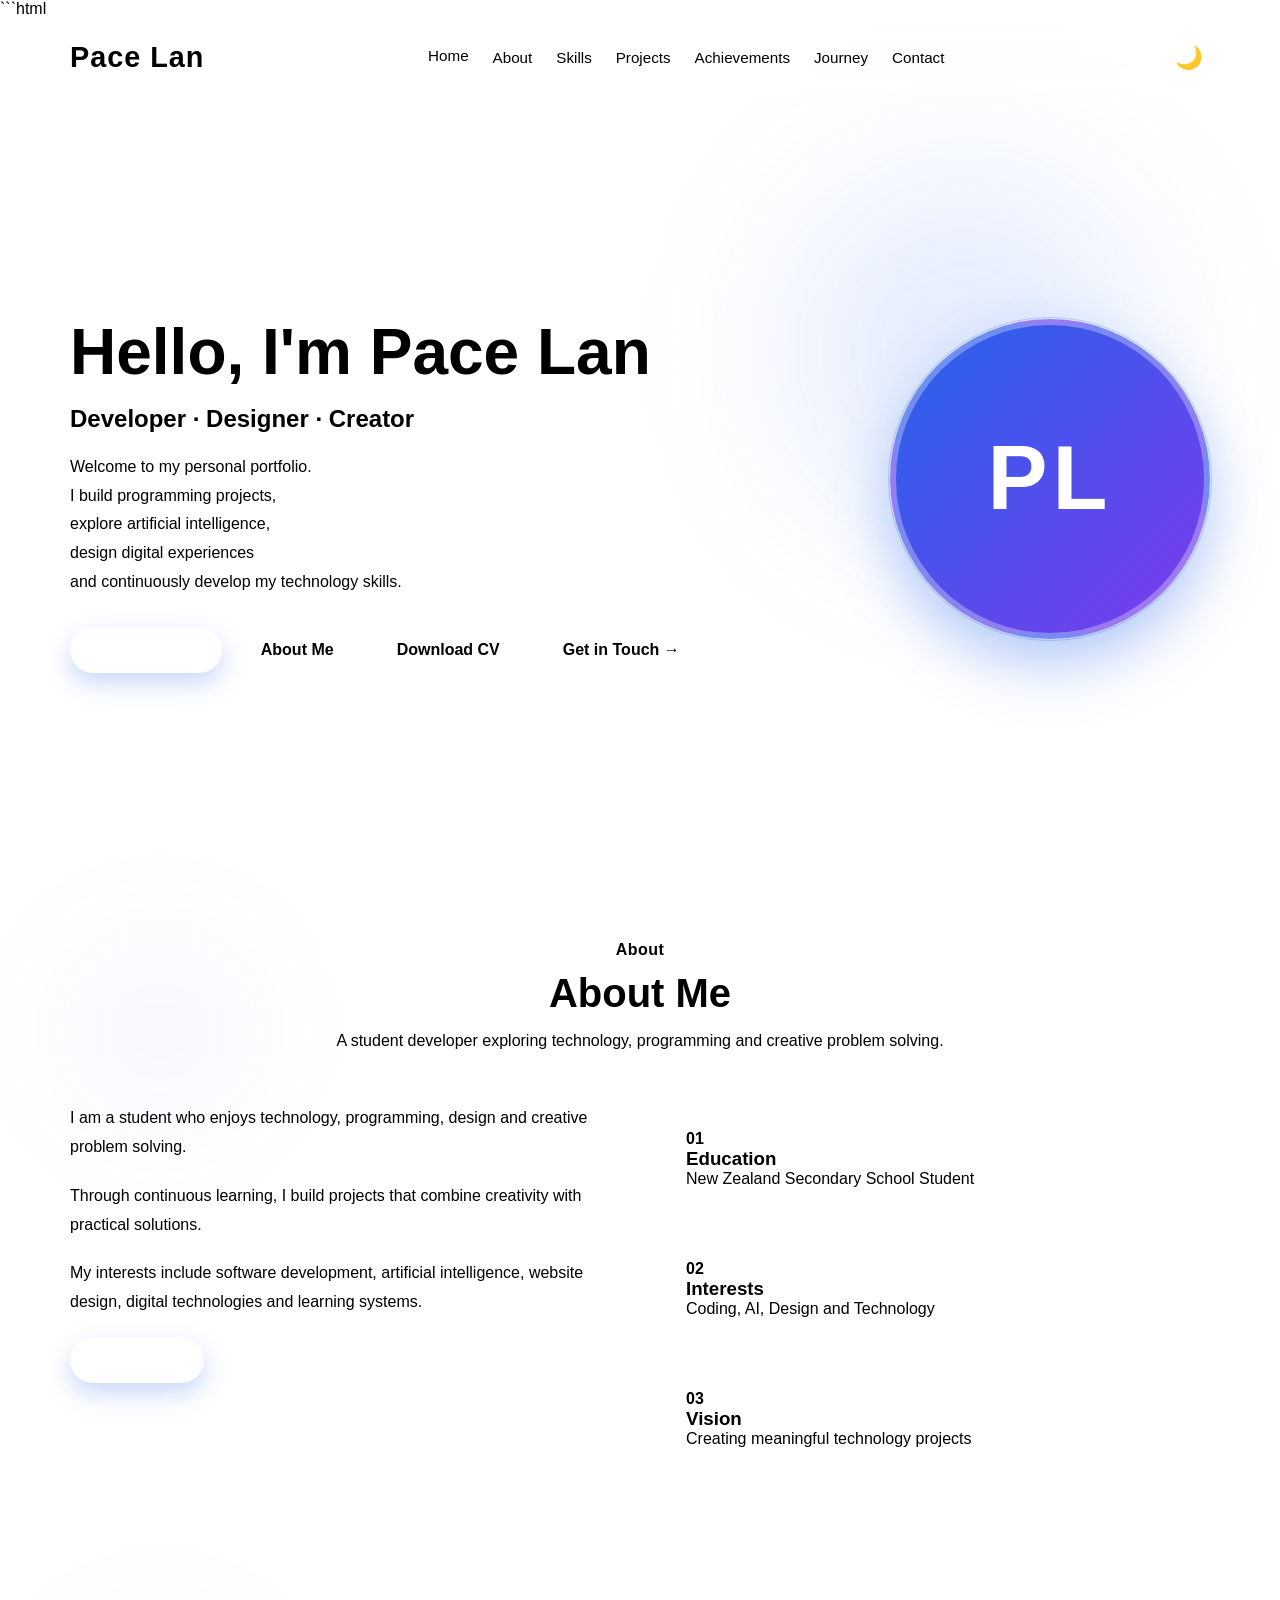
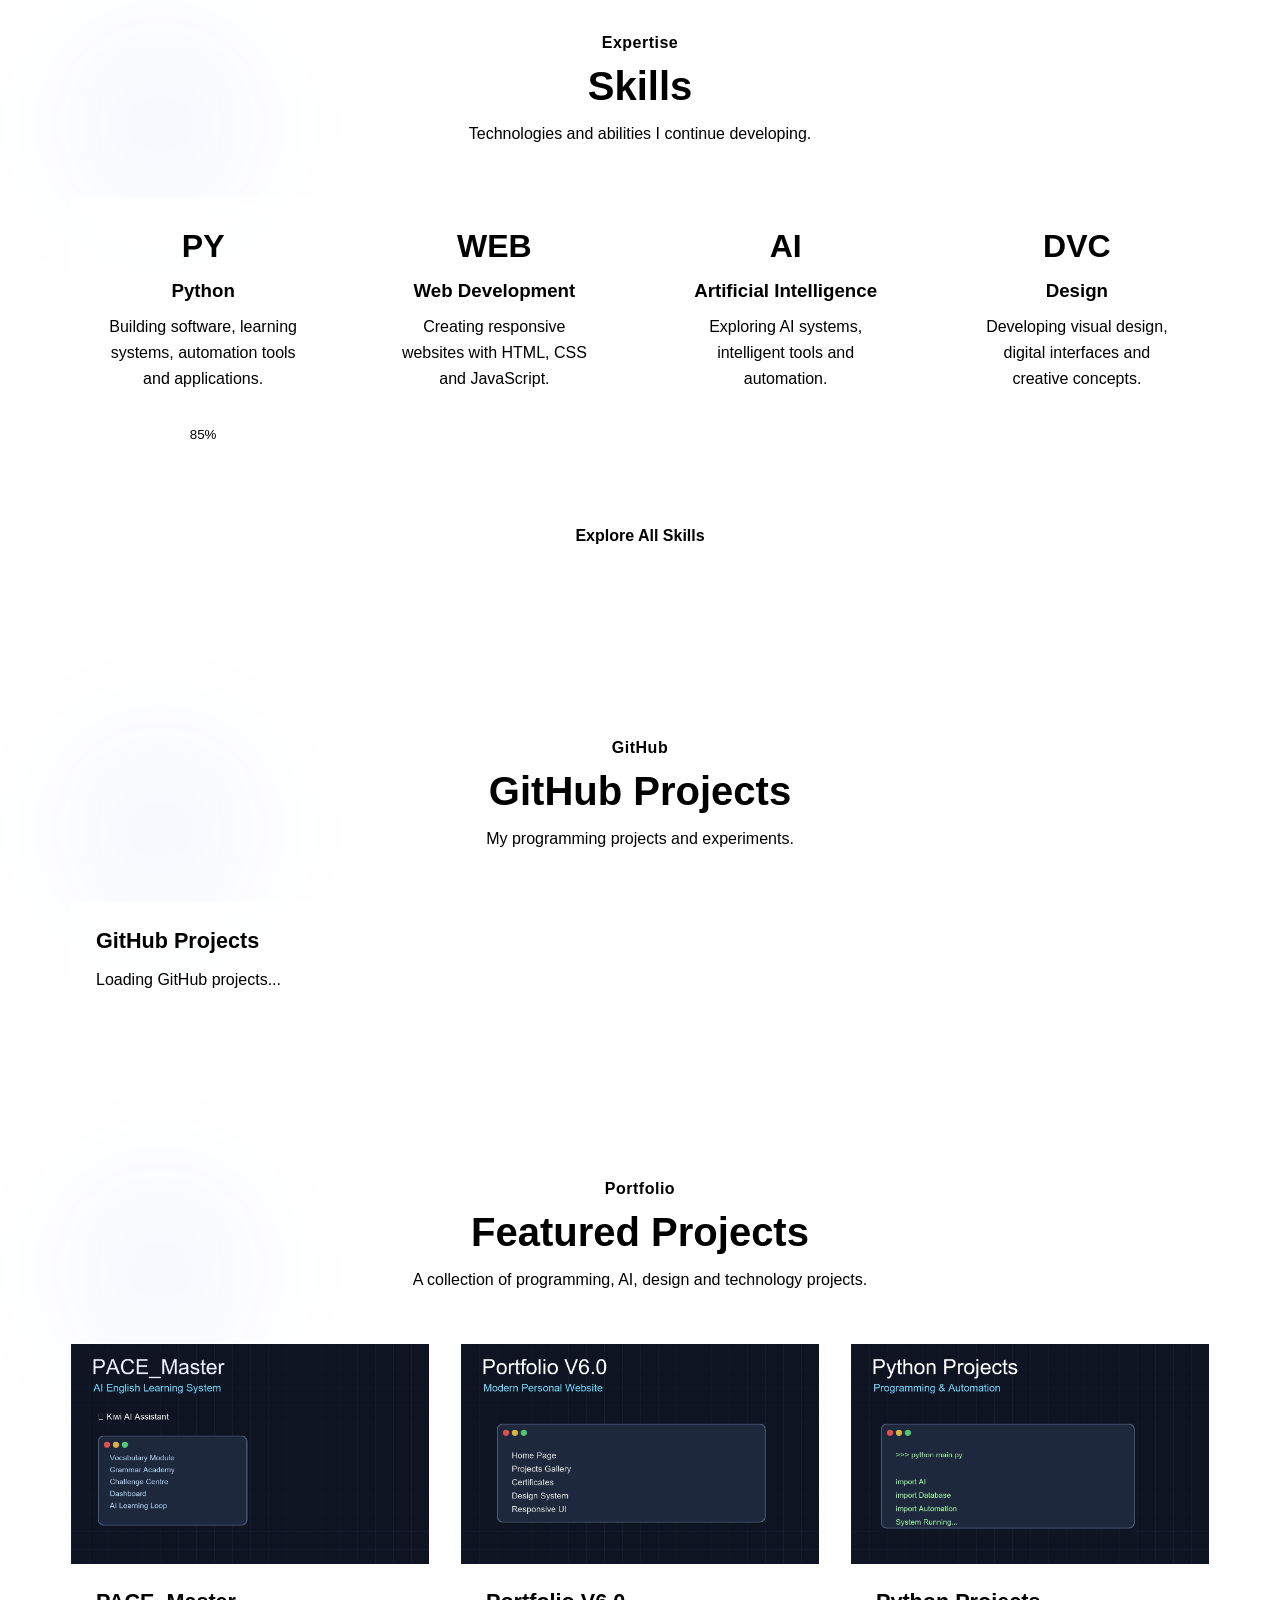
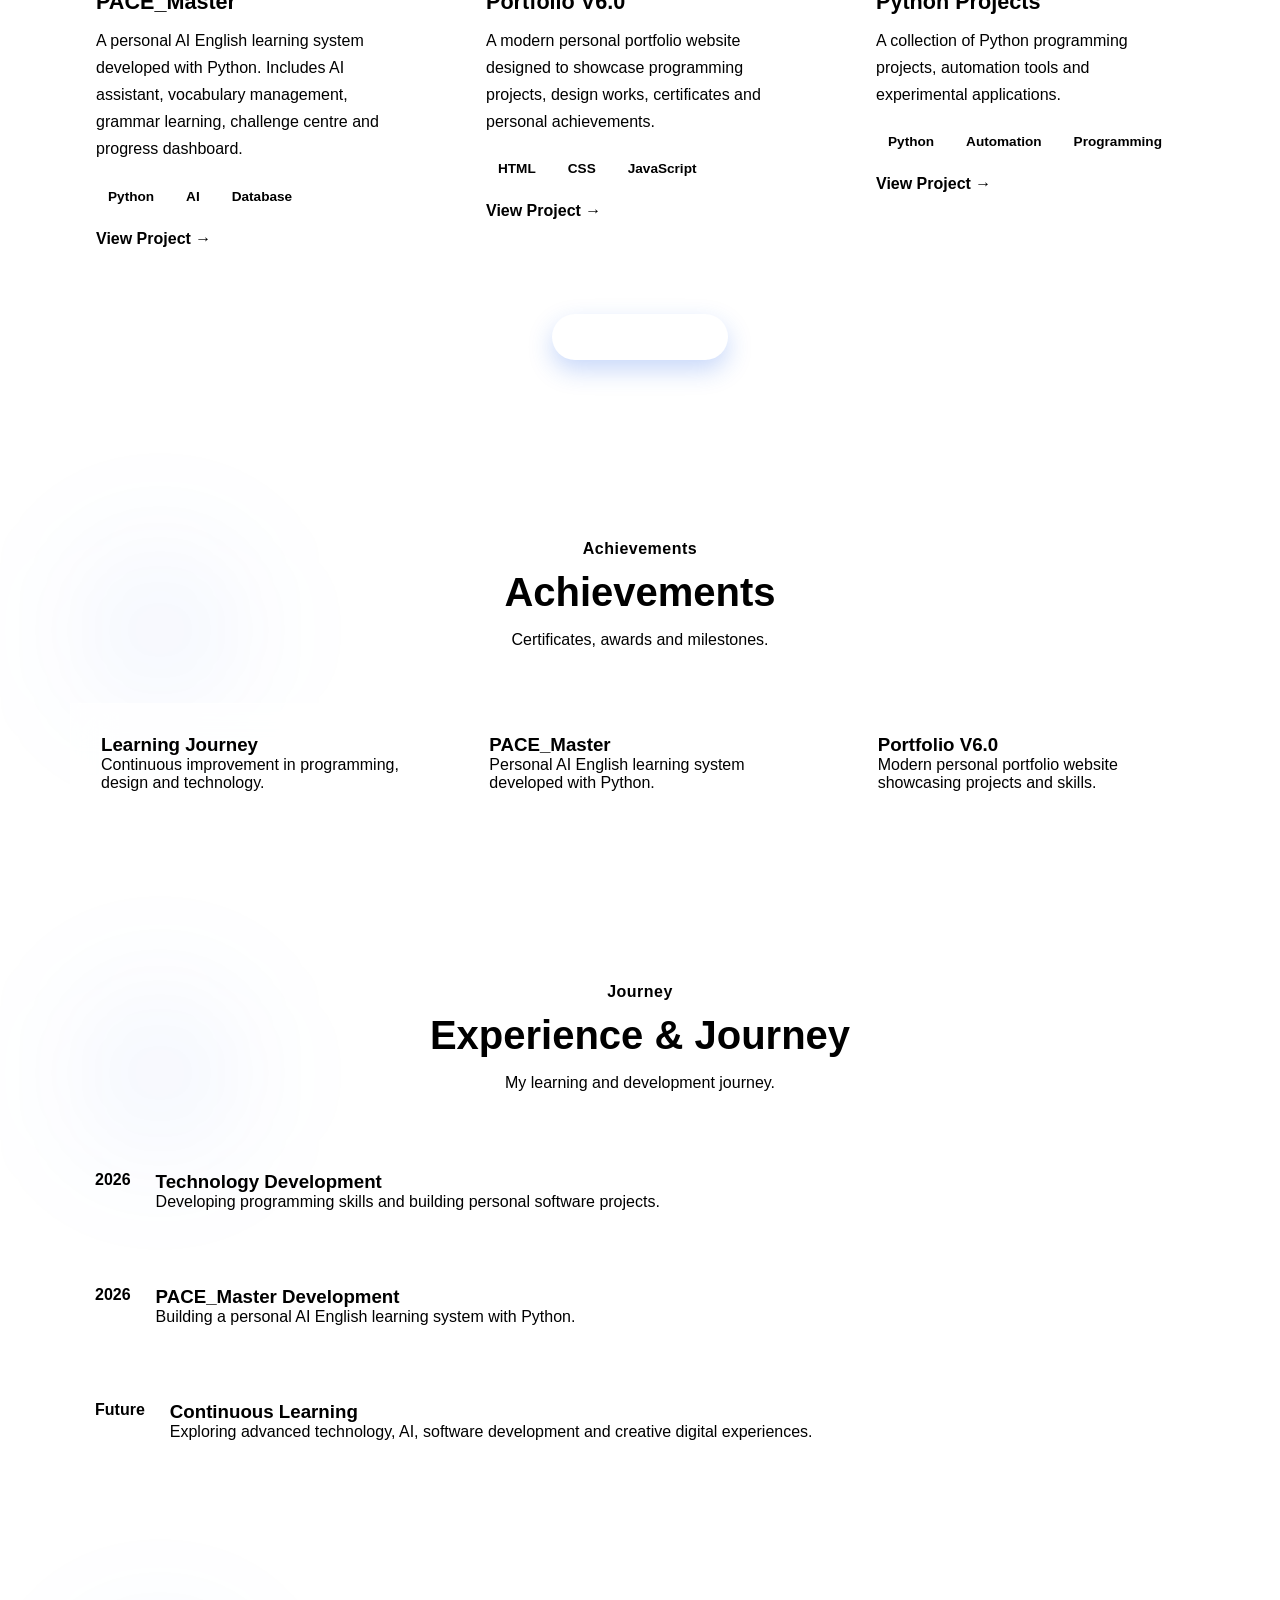
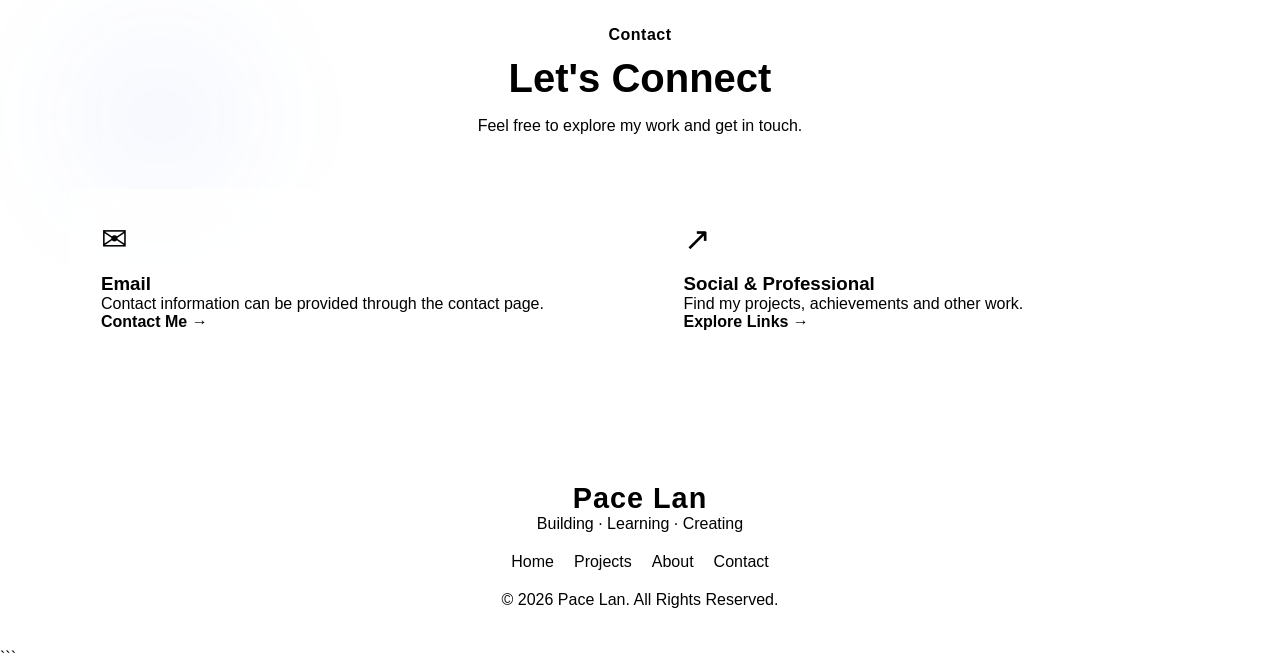
==== commit 2e23f50d: "Portfolio V6.0 final release" ====
--- a/index.html
+++ b/index.html
@@ -1,607 +1,982 @@
+```html
 <!DOCTYPE html>
 <html lang="en">
 
 <head>
-
-<meta charset="UTF-8">
-
-<meta name="viewport" content="width=device-width, initial-scale=1.0">
-
-<title>Pace Lan | Portfolio</title>
-
-<link rel="stylesheet" href="style.css">
-
+    <meta charset="UTF-8">
+
+    <meta
+        name="viewport"
+        content="width=device-width, initial-scale=1.0"
+    >
+
+    <meta
+        name="description"
+        content="Pace Lan - Student Developer, Designer and Creator."
+    >
+
+    <meta
+        name="author"
+        content="Pace Lan"
+    >
+
+    <title>Pace Lan | Student Developer</title>
+
+    <link
+        rel="stylesheet"
+        href="style.css"
+    >
 </head>
 
-
 <body>
 
-
-<!-- Navigation -->
-
-<nav class="navbar">
-
-<div class="logo">
-Pace Lan
-</div>
-
-
-<ul>
-
-<li><a href="#home">Home</a></li>
-
-<li><a href="#about">About</a></li>
-
-<li><a href="#skills">Skills</a></li>
-
-<li><a href="#projects">Projects</a></li>
-
-<li><a href="#school">School</a></li>
-
-<li><a href="#journey">Journey</a></li>
-
-<li><a href="#interests">Interests</a></li>
-
-</ul>
-
-
-</nav>
-
-
-
-
-
-<!-- Hero -->
-
-
-<section id="home" class="hero">
-
-
-<div class="profile-placeholder">
-    Profile Photo<br>
-    Coming Soon
-</div>
-
-<h1>
-Pace Lan
-</h1>
-
-
-<h3>
-New Zealand High School Student
-</h3>
-
-
-<p>
-
-A personal portfolio showcasing projects,
-learning experiences and creative work.
-
-</p>
-
-
-<a href="#projects" class="button">
-View My Projects
-</a>
-
-
-</section>
-
-
-
-
-
-
-
-
-<!-- About -->
-
-
-<section id="about" class="section">
-
-
-<h2>
-About Me
-</h2>
-
-
-<p>
-
-I am a New Zealand high school student interested
-in technology, artificial intelligence, programming
-and digital design.
-
-</p>
-
-
-<p>
-
-This portfolio records my learning journey,
-personal projects and school work.
-
-</p>
-
-
-<p>
-
-I enjoy exploring new technologies and creating
-projects that combine creativity and problem solving.
-
-</p>
-
-
-</section>
-
-
-
-
-
-
-
-
-<!-- Skills -->
-
-
-<section id="skills" class="section">
-
-
-<h2>
-Skills & Learning
-</h2>
-
-
-
-<div class="skill-grid">
-
-
-<div class="skill-card">
-
-<h3>
-Programming
-</h3>
-
-<p>
-Python<br>
-HTML / CSS
-</p>
-
-</div>
-
-
-
-
-<div class="skill-card">
-
-<h3>
-Tools
-</h3>
-
-<p>
-VS Code<br>
-Git & GitHub
-</p>
-
-</div>
-
-
-
-
-
-<div class="skill-card">
-
-<h3>
-Design
-</h3>
-
-<p>
-Digital Design<br>
-Visual Communication
-</p>
-
-</div>
-
-
-
-</div>
-
-
-
-</section>
-
-
-
-
-
-
-
-
-<!-- Projects -->
-
-
-<section id="projects" class="section">
-
-
-<h2>
-Personal Projects
-</h2>
-
-
-
-<div class="project-card">
-
-
-<h3>
-PACE_Master
-</h3>
-
-
-<p>
-
-A personal AI English learning system designed
-to support vocabulary, grammar and learning progress.
-
-</p>
-
-
-<p>
-
-Technology:
-Python
-
-</p>
-
-
-<span>
-Under Development
-</span>
-
-
-</div>
-
-
-
-
-
-
-
-<div class="project-card">
-
-
-<h3>
-Portfolio Website
-</h3>
-
-
-<p>
-
-A website created to learn web development
-and showcase personal projects.
-
-</p>
-
-
-<p>
-
-Technology:
-HTML / CSS, GitHub Pages
-
-</p>
-
-
-<span>
-Active
-</span>
-
-
-</div>
-
-
-
-</section>
-
-
-
-
-
-
-
-
-<!-- School Projects -->
-
-
-<section id="school" class="section">
-
-
-<h2>
-School Projects
-</h2>
-
-
-
-<div class="project-card">
-
-
-<h3>
-School Project Showcase
-</h3>
-
-
-<p>
-
-Selected projects from different subjects will
-be displayed here in the future.
-
-</p>
-
-
-<p>
-
-Subjects may include Digital Technologies,
-Design and Visual Communication, Science
-and other learning areas.
-
-</p>
-
-
-<span>
-Coming Soon
-</span>
-
-
-</div>
-
-
-</section>
-
-
-
-
-
-
-
-
-<!-- Achievements -->
-
-
-<section class="section">
-
-
-<h2>
-Academic Achievements
-</h2>
-
-
-<p>
-
-Academic achievements and learning milestones
-will be added here.
-
-</p>
-
-
-</section>
-
-
-
-
-
-
-
-
-<!-- Learning Journey -->
-
-
-<section id="journey" class="section">
-
-
-<h2>
-Learning Journey
-</h2>
-
-
-
-<div class="timeline">
-
-
-
-<div class="timeline-item">
-
-<h3>
-Early Learning
-</h3>
-
-<p>
-
-Building learning foundations and exploring
-different interests.
-
-</p>
-
-</div>
-
-
-
-
-
-<div class="timeline-item">
-
-<h3>
-New Learning Environment
-</h3>
-
-<p>
-
-Adapting to a new education environment and
-developing language and academic skills.
-
-</p>
-
-</div>
-
-
-
-
-
-
-<div class="timeline-item">
-
-<h3>
-2026 - Technology Exploration
-</h3>
-
-<p>
-
-Started developing personal projects,
-learning programming and exploring AI
-applications.
-
-</p>
-
-</div>
-
-
-
-
-
-
-<div class="timeline-item">
-
-<h3>
-Future Development
-</h3>
-
-<p>
-
-Continue improving skills, creating projects
-and recording new achievements.
-
-</p>
-
-</div>
-
-
-
-</div>
-
-
-
-</section>
-
-
-
-
-
-
-
-
-<!-- Interests -->
-
-
-<section id="interests" class="section">
-
-
-<h2>
-Interests
-</h2>
-
-
-
-<div class="interest-grid">
-
-
-
-<div class="interest-card">
-
-<h3>
-🏀 Basketball
-</h3>
-
-<p>
-
-Enjoying teamwork, competition and continuous improvement.
-
-</p>
-
-</div>
-
-
-
-
-
-<div class="interest-card">
-
-<h3>
-🎹 Piano
-</h3>
-
-<p>
-
-Developing musical skills through practice and learning.
-
-</p>
-
-</div>
-
-
-
-
-
-<div class="interest-card">
-
-<h3>
-💻 Technology
-</h3>
-
-<p>
-
-Exploring programming, AI and digital creation.
-
-</p>
-
-</div>
-
-
-
-
-
-<div class="interest-card">
-
-<h3>
-📚 Learning
-</h3>
-
-<p>
-
-Continuously improving skills and exploring new knowledge.
-
-</p>
-
-</div>
-
-
-
-</div>
-
-
-
-</section>
-
-
-
-
-
-
-
-<footer>
-
-<p>
-© 2026 Pace Lan
-</p>
-
-</footer>
-
-
+    <!-- =====================================================
+         PAGE LOADER
+    ====================================================== -->
+
+    <div
+        class="page-loader"
+        id="page-loader"
+    >
+
+        <div class="loader-logo">
+            PL
+        </div>
+
+        <div class="loader-text">
+            Loading Portfolio...
+        </div>
+
+    </div>
+
+
+    <!-- =====================================================
+         HEADER / NAVIGATION
+    ====================================================== -->
+
+    <header class="header">
+
+        <nav class="navbar">
+
+            <div class="logo">
+                <a href="#home">
+                    Pace Lan
+                </a>
+            </div>
+
+
+            <button
+                class="menu-toggle"
+                id="menu-toggle"
+                type="button"
+                aria-label="Open navigation menu"
+                aria-expanded="false"
+                aria-controls="nav-links"
+            >
+                ☰
+            </button>
+
+
+            <ul
+                class="nav-links"
+                id="nav-links"
+            >
+
+                <li>
+                    <a
+                        href="#home"
+                        class="active"
+                    >
+                        Home
+                    </a>
+                </li>
+
+                <li>
+                    <a href="#about">
+                        About
+                    </a>
+                </li>
+
+                <li>
+                    <a href="#skills">
+                        Skills
+                    </a>
+                </li>
+
+                <li>
+                    <a href="#projects">
+                        Projects
+                    </a>
+                </li>
+
+                <li>
+                    <a href="#achievements">
+                        Achievements
+                    </a>
+                </li>
+
+                <li>
+                    <a href="#journey">
+                        Journey
+                    </a>
+                </li>
+
+                <li>
+                    <a href="#contact">
+                        Contact
+                    </a>
+                </li>
+
+            </ul>
+
+
+            <button
+                class="theme-toggle"
+                id="theme-toggle"
+                type="button"
+                aria-label="Toggle dark mode"
+                aria-pressed="false"
+            >
+                🌙
+            </button>
+
+        </nav>
+
+    </header>
+
+
+    <!-- =====================================================
+         MAIN CONTENT
+    ====================================================== -->
+
+    <main>
+
+
+        <!-- =================================================
+             HERO
+        ================================================== -->
+
+        <section
+            class="hero"
+            id="home"
+        >
+
+            <div class="hero-content">
+
+                <span class="badge">
+                    Student Developer
+                </span>
+
+
+                <h1>
+
+                    Hello, I'm
+
+                    <span class="gradient-text">
+                        Pace Lan
+                    </span>
+
+                </h1>
+
+
+                <h2>
+                    Developer · Designer · Creator
+                </h2>
+
+
+                <p>
+                    Welcome to my personal portfolio.
+                    <br>
+                    I build programming projects,
+                    <br>
+                    explore artificial intelligence,
+                    <br>
+                    design digital experiences
+                    <br>
+                    and continuously develop my technology skills.
+                </p>
+
+
+                <div class="hero-buttons">
+
+                    <a
+                        href="#projects"
+                        class="btn primary-btn"
+                    >
+                        View Projects
+                    </a>
+
+
+                    <a
+                        href="#about"
+                        class="btn secondary-btn"
+                    >
+                        About Me
+                    </a>
+
+
+                    <a
+                        href="documents/Pace_Lan_CV.pdf"
+                        class="btn secondary-btn"
+                        download
+                    >
+                        Download CV
+                    </a>
+
+
+                    <a
+                        href="#contact"
+                        class="btn secondary-btn"
+                    >
+                        Get in Touch →
+                    </a>
+
+                </div>
+
+            </div>
+
+
+            <div class="hero-image">
+
+                <div class="hero-image-wrapper">
+
+                    <!-- Profile Placeholder -->
+
+                    <div
+                        class="profile-placeholder"
+                        aria-label="Pace Lan profile placeholder"
+                    >
+                        PL
+                    </div>
+
+                </div>
+
+            </div>
+
+        </section>
+
+
+        <!-- =================================================
+             ABOUT
+        ================================================== -->
+
+        <section
+            class="section"
+            id="about"
+        >
+
+            <div class="section-title">
+
+                <span class="section-label">
+                    About
+                </span>
+
+                <h2>
+                    About Me
+                </h2>
+
+                <p>
+                    A student developer exploring technology,
+                    programming and creative problem solving.
+                </p>
+
+            </div>
+
+
+            <div class="about-container">
+
+                <div class="about-text">
+
+                    <p>
+                        I am a student who enjoys technology,
+                        programming, design and creative problem solving.
+                    </p>
+
+                    <p>
+                        Through continuous learning,
+                        I build projects that combine
+                        creativity with practical solutions.
+                    </p>
+
+                    <p>
+                        My interests include software development,
+                        artificial intelligence, website design,
+                        digital technologies and learning systems.
+                    </p>
+
+
+                    <a
+                        href="#skills"
+                        class="btn primary-btn"
+                    >
+                        Learn More
+                    </a>
+
+                </div>
+
+
+                <div class="about-info">
+
+                    <div class="info-card">
+
+                        <strong>
+                            01
+                        </strong>
+
+                        <h3>
+                            Education
+                        </h3>
+
+                        <p>
+                            New Zealand Secondary School Student
+                        </p>
+
+                    </div>
+
+
+                    <div class="info-card">
+
+                        <strong>
+                            02
+                        </strong>
+
+                        <h3>
+                            Interests
+                        </h3>
+
+                        <p>
+                            Coding, AI, Design and Technology
+                        </p>
+
+                    </div>
+
+
+                    <div class="info-card">
+
+                        <strong>
+                            03
+                        </strong>
+
+                        <h3>
+                            Vision
+                        </h3>
+
+                        <p>
+                            Creating meaningful technology projects
+                        </p>
+
+                    </div>
+
+                </div>
+
+            </div>
+
+        </section>
+
+
+        <!-- =================================================
+             SKILLS
+        ================================================== -->
+
+        <section
+            class="section"
+            id="skills"
+        >
+
+            <div class="section-title">
+
+                <span class="section-label">
+                    Expertise
+                </span>
+
+                <h2>
+                    Skills
+                </h2>
+
+                <p>
+                    Technologies and abilities I continue developing.
+                </p>
+
+            </div>
+
+
+            <div class="skills-grid">
+
+
+                <!-- Python -->
+
+                <article class="skill-card">
+
+                    <div class="skill-icon">
+                        PY
+                    </div>
+
+                    <h3>
+                        Python
+                    </h3>
+
+                    <p>
+                        Building software,
+                        learning systems,
+                        automation tools and applications.
+                    </p>
+
+
+                    <div class="skill-progress">
+
+                        <div class="progress-bar">
+
+                            <span
+                                style="width: 85%;"
+                            ></span>
+
+                        </div>
+
+                        <small>
+                            85%
+                        </small>
+
+                    </div>
+
+                </article>
+
+
+                <!-- Web Development -->
+
+                <article class="skill-card">
+
+                    <div class="skill-icon">
+                        WEB
+                    </div>
+
+                    <h3>
+                        Web Development
+                    </h3>
+
+                    <p>
+                        Creating responsive websites
+                        with HTML, CSS and JavaScript.
+                    </p>
+
+                </article>
+
+
+                <!-- Artificial Intelligence -->
+
+                <article class="skill-card">
+
+                    <div class="skill-icon">
+                        AI
+                    </div>
+
+                    <h3>
+                        Artificial Intelligence
+                    </h3>
+
+                    <p>
+                        Exploring AI systems,
+                        intelligent tools and automation.
+                    </p>
+
+                </article>
+
+
+                <!-- Design -->
+
+                <article class="skill-card">
+
+                    <div class="skill-icon">
+                        DVC
+                    </div>
+
+                    <h3>
+                        Design
+                    </h3>
+
+                    <p>
+                        Developing visual design,
+                        digital interfaces and creative concepts.
+                    </p>
+
+                </article>
+
+            </div>
+
+
+            <div
+                class="hero-buttons"
+                style="justify-content: center; margin-top: 40px;"
+            >
+
+                <a
+                    href="#contact"
+                    class="btn secondary-btn"
+                >
+                    Explore All Skills
+                </a>
+
+            </div>
+
+        </section>
+
+
+        <!-- =================================================
+             GITHUB
+        ================================================== -->
+
+        <section
+            class="section"
+            id="github"
+        >
+
+            <div class="section-title">
+
+                <span class="section-label">
+                    GitHub
+                </span>
+
+                <h2>
+                    GitHub Projects
+                </h2>
+
+                <p>
+                    My programming projects and experiments.
+                </p>
+
+            </div>
+
+
+            <div
+                id="github-projects"
+                class="projects-grid"
+            >
+
+                <div class="project-card">
+
+                    <div class="project-content">
+
+                        <h3>
+                            GitHub Projects
+                        </h3>
+
+                        <p>
+                            Loading GitHub projects...
+                        </p>
+
+                    </div>
+
+                </div>
+
+            </div>
+
+        </section>
+
+
+        <!-- =================================================
+             PROJECTS
+        ================================================== -->
+
+        <section
+            class="section"
+            id="projects"
+        >
+
+            <div class="section-title">
+
+                <span class="section-label">
+                    Portfolio
+                </span>
+
+                <h2>
+                    Featured Projects
+                </h2>
+
+                <p>
+                    A collection of programming,
+                    AI, design and technology projects.
+                </p>
+
+            </div>
+
+
+            <div
+                id="project-container"
+                class="projects-grid"
+            >
+
+                <div class="project-card">
+
+                    <div class="project-content">
+
+                        <h3>
+                            Loading Projects
+                        </h3>
+
+                        <p>
+                            Loading projects...
+                        </p>
+
+                    </div>
+
+                </div>
+
+            </div>
+
+
+            <div
+                class="hero-buttons"
+                style="justify-content: center; margin-top: 40px;"
+            >
+
+                <a
+                    href="projects.html"
+                    class="btn primary-btn"
+                >
+                    View All Projects
+                </a>
+
+            </div>
+
+        </section>
+
+
+        <!-- =================================================
+             ACHIEVEMENTS
+        ================================================== -->
+
+        <section
+            class="section"
+            id="achievements"
+        >
+
+            <div class="section-title">
+
+                <span class="section-label">
+                    Achievements
+                </span>
+
+                <h2>
+                    Achievements
+                </h2>
+
+                <p>
+                    Certificates, awards and milestones.
+                </p>
+
+            </div>
+
+
+            <div class="achievement-grid">
+
+
+                <article class="achievement-card">
+
+                    <h3>
+                        Learning Journey
+                    </h3>
+
+                    <p>
+                        Continuous improvement in programming,
+                        design and technology.
+                    </p>
+
+                </article>
+
+
+                <article class="achievement-card">
+
+                    <h3>
+                        PACE_Master
+                    </h3>
+
+                    <p>
+                        Personal AI English learning system
+                        developed with Python.
+                    </p>
+
+                </article>
+
+
+                <article class="achievement-card">
+
+                    <h3>
+                        Portfolio V6.0
+                    </h3>
+
+                    <p>
+                        Modern personal portfolio website
+                        showcasing projects and skills.
+                    </p>
+
+                </article>
+
+            </div>
+
+        </section>
+
+
+        <!-- =================================================
+             JOURNEY
+        ================================================== -->
+
+        <section
+            class="section"
+            id="journey"
+        >
+
+            <div class="section-title">
+
+                <span class="section-label">
+                    Journey
+                </span>
+
+                <h2>
+                    Experience &amp; Journey
+                </h2>
+
+                <p>
+                    My learning and development journey.
+                </p>
+
+            </div>
+
+
+            <div class="timeline">
+
+
+                <article class="timeline-item">
+
+                    <span>
+                        2026
+                    </span>
+
+                    <div>
+
+                        <h3>
+                            Technology Development
+                        </h3>
+
+                        <p>
+                            Developing programming skills
+                            and building personal software projects.
+                        </p>
+
+                    </div>
+
+                </article>
+
+
+                <article class="timeline-item">
+
+                    <span>
+                        2026
+                    </span>
+
+                    <div>
+
+                        <h3>
+                            PACE_Master Development
+                        </h3>
+
+                        <p>
+                            Building a personal AI English
+                            learning system with Python.
+                        </p>
+
+                    </div>
+
+                </article>
+
+
+                <article class="timeline-item">
+
+                    <span>
+                        Future
+                    </span>
+
+                    <div>
+
+                        <h3>
+                            Continuous Learning
+                        </h3>
+
+                        <p>
+                            Exploring advanced technology,
+                            AI, software development and
+                            creative digital experiences.
+                        </p>
+
+                    </div>
+
+                </article>
+
+            </div>
+
+        </section>
+
+
+        <!-- =================================================
+             CONTACT
+        ================================================== -->
+
+        <section
+            class="section"
+            id="contact"
+        >
+
+            <div class="section-title">
+
+                <span class="section-label">
+                    Contact
+                </span>
+
+                <h2>
+                    Let's Connect
+                </h2>
+
+                <p>
+                    Feel free to explore my work
+                    and get in touch.
+                </p>
+
+            </div>
+
+
+            <div class="contact-container">
+
+
+                <article class="contact-card">
+
+                    <div class="contact-icon">
+                        ✉
+                    </div>
+
+                    <h3>
+                        Email
+                    </h3>
+
+                    <p>
+                        Contact information can be
+                        provided through the contact page.
+                    </p>
+
+                    <a
+                        href="contact.html"
+                        class="project-link"
+                    >
+                        Contact Me
+                        →
+                    </a>
+
+                </article>
+
+
+                <article class="contact-card">
+
+                    <div class="contact-icon">
+                        ↗
+                    </div>
+
+                    <h3>
+                        Social &amp; Professional
+                    </h3>
+
+                    <p>
+                        Find my projects,
+                        achievements and other work.
+                    </p>
+
+                    <a
+                        href="#github"
+                        class="project-link"
+                    >
+                        Explore Links
+                        →
+                    </a>
+
+                </article>
+
+            </div>
+
+        </section>
+
+    </main>
+
+
+    <!-- =====================================================
+         FOOTER
+    ====================================================== -->
+
+    <footer class="footer">
+
+        <div class="logo">
+            <a href="#home">
+                Pace Lan
+            </a>
+        </div>
+
+
+        <p>
+            Building · Learning · Creating
+        </p>
+
+
+        <div class="footer-links">
+
+            <a href="#home">
+                Home
+            </a>
+
+            <a href="#projects">
+                Projects
+            </a>
+
+            <a href="#about">
+                About
+            </a>
+
+            <a href="#contact">
+                Contact
+            </a>
+
+        </div>
+
+
+        <p class="copyright">
+
+            ©
+            <span id="current-year">
+                2026
+            </span>
+            Pace Lan.
+            All Rights Reserved.
+
+        </p>
+
+    </footer>
+
+
+    <!-- =====================================================
+         BACK TO TOP
+    ====================================================== -->
+
+    <button
+        class="back-to-top"
+        id="back-to-top"
+        type="button"
+        aria-label="Back to top"
+    >
+        ↑
+    </button>
+
+
+    <!-- =====================================================
+         SCRIPT
+    ====================================================== -->
+
+    <script src="scripts.js"></script>
 
 </body>
 
-</html>+</html>
+```
--- a/style.css
+++ b/style.css
@@ -1,594 +1,3105 @@
-/*
-Pace Lan Portfolio
-V2.0 Premium Content Edition
-*/
-
-
-/* =====================
-   Global
-===================== */
-
-
-* {
-
+```css
+/* =========================================================
+   PORTFOLIO V6.0
+   FINAL CLEAN STYLE SHEET
+   ========================================================= */
+
+
+/* =========================================================
+   1. ROOT VARIABLES
+   ========================================================= */
+
+:root {
+    --bg-primary: #f7f9fc;
+    --bg-secondary: #ffffff;
+    --bg-tertiary: #eef2f7;
+
+    --text-primary: #111827;
+    --text-secondary: #4b5563;
+    --text-muted: #6b7280;
+
+    --border-color: #e5e7eb;
+
+    --accent: #2563eb;
+    --accent-hover: #1d4ed8;
+    --accent-light: rgba(37, 99, 235, 0.10);
+
+    --card-bg: #ffffff;
+
+    --header-bg: rgba(255, 255, 255, 0.85);
+
+    --shadow:
+        0 10px 30px rgba(15, 23, 42, 0.08);
+
+    --card-shadow:
+        0 20px 40px rgba(15, 23, 42, 0.08);
+
+    --card-shadow-hover:
+        0 30px 60px rgba(15, 23, 42, 0.18);
+
+    --radius: 16px;
+    --radius-lg: 24px;
+
+    --transition: 0.3s ease;
+    --transition-normal: 0.35s ease;
+}
+
+
+/* =========================================================
+   2. DARK MODE
+   ========================================================= */
+
+.dark-mode {
+    --bg-primary: #111827;
+    --bg-secondary: #1f2937;
+    --bg-tertiary: #374151;
+
+    --text-primary: #f9fafb;
+    --text-secondary: #d1d5db;
+    --text-muted: #9ca3af;
+
+    --border-color: #374151;
+
+    --card-bg: #1f2937;
+
+    --header-bg: rgba(17, 24, 39, 0.90);
+
+    --accent-light: rgba(96, 165, 250, 0.15);
+}
+
+
+/* =========================================================
+   3. RESET
+   ========================================================= */
+
+*,
+*::before,
+*::after {
     margin: 0;
-
     padding: 0;
-
     box-sizing: border-box;
-
-}
-
-
+}
 
 html {
-
     scroll-behavior: smooth;
-
-}
-
-
+}
 
 body {
+    min-height: 100vh;
 
     font-family:
-    -apple-system,
-    BlinkMacSystemFont,
-    "Segoe UI",
-    Roboto,
-    Arial,
-    sans-serif;
-
-
-    background: #f4f7fb;
-
-    color: #333;
+        "Segoe UI",
+        Arial,
+        sans-serif;
+
+    background: var(--bg-primary);
+    color: var(--text-primary);
+
+    transition:
+        background var(--transition),
+        color var(--transition);
+}
+
+a {
+    color: inherit;
+    text-decoration: none;
+}
+
+button,
+input,
+textarea,
+select {
+    font: inherit;
+}
+
+button {
+    cursor: pointer;
+}
+
+img {
+    display: block;
+    max-width: 100%;
+}
+
+ul,
+ol {
+    list-style: none;
+}
+
+
+/* =========================================================
+   4. ACCESSIBILITY
+   ========================================================= */
+
+button:focus-visible,
+a:focus-visible,
+input:focus-visible,
+textarea:focus-visible,
+select:focus-visible {
+    outline:
+        3px solid
+        var(--accent);
+
+    outline-offset: 4px;
+}
+
+::selection {
+    background: var(--accent);
+    color: #ffffff;
+}
+
+
+/* =========================================================
+   5. HEADER
+   ========================================================= */
+
+.header {
+    position: sticky;
+    top: 0;
+    z-index: 1000;
+
+    background: var(--header-bg);
+
+    backdrop-filter: blur(15px);
+    -webkit-backdrop-filter: blur(15px);
+
+    border-bottom:
+        1px solid
+        var(--border-color);
+
+    transition:
+        background var(--transition),
+        border-color var(--transition);
+}
+
+
+/* =========================================================
+   6. NAVBAR
+   ========================================================= */
+
+.navbar {
+    width: 100%;
+    max-width: 1200px;
+
+    min-height: 75px;
+
+    margin: 0 auto;
+    padding: 18px 30px;
+
+    display: flex;
+    align-items: center;
+    justify-content: space-between;
+
+    gap: 20px;
+}
+
+.logo {
+    flex-shrink: 0;
+}
+
+.logo a {
+    display: inline-block;
+
+    font-size: 1.8rem;
+    font-weight: 800;
+
+    letter-spacing: 1px;
+
+    color: var(--accent);
+
+    transition:
+        transform var(--transition),
+        color var(--transition);
+}
+
+.logo a:hover {
+    transform: translateY(-2px);
+    color: var(--accent-hover);
+}
+
+
+/* =========================================================
+   7. NAVIGATION LINKS
+   ========================================================= */
+
+.nav-links {
+    display: flex;
+
+    align-items: center;
+    justify-content: center;
+
+    gap: 24px;
+}
+
+.nav-links a {
+    position: relative;
+
+    display: inline-block;
+
+    padding: 5px 0;
+
+    color: var(--text-secondary);
+
+    font-size: 0.95rem;
+    font-weight: 500;
+
+    transition:
+        color var(--transition),
+        transform var(--transition);
+}
+
+.nav-links a:hover,
+.nav-links a.active {
+    color: var(--accent);
+
+    transform:
+        translateY(-2px);
+}
+
+.nav-links a::after {
+    content: "";
+
+    position: absolute;
+
+    left: 0;
+    bottom: -6px;
+
+    width: 0;
+    height: 2px;
+
+    background: var(--accent);
+
+    border-radius: 2px;
+
+    transition:
+        width var(--transition);
+}
+
+.nav-links a:hover::after,
+.nav-links a.active::after {
+    width: 100%;
+}
+
+
+/* =========================================================
+   8. THEME TOGGLE
+   ========================================================= */
+
+.theme-toggle {
+    flex-shrink: 0;
+
+    width: 42px;
+    height: 42px;
+
+    display: inline-flex;
+    align-items: center;
+    justify-content: center;
+
+    border: none;
+    border-radius: 50%;
+
+    background: transparent;
+
+    color: var(--text-primary);
+
+    font-size: 1.4rem;
+
+    transition:
+        background var(--transition),
+        color var(--transition),
+        transform var(--transition);
+}
+
+.theme-toggle:hover {
+    background: var(--bg-tertiary);
+
+    transform:
+        rotate(15deg)
+        scale(1.08);
+}
+
+
+/* =========================================================
+   9. MOBILE MENU BUTTON
+   ========================================================= */
+
+.menu-toggle {
+    display: none;
+
+    flex-shrink: 0;
+
+    width: 42px;
+    height: 42px;
+
+    align-items: center;
+    justify-content: center;
+
+    border: none;
+    border-radius: 50%;
+
+    background: transparent;
+
+    color: var(--text-primary);
+
+    font-size: 1.5rem;
+
+    transition:
+        background var(--transition),
+        color var(--transition),
+        transform var(--transition);
+}
+
+.menu-toggle:hover {
+    background: var(--bg-tertiary);
+
+    transform:
+        scale(1.08);
+}
+
+
+/* =========================================================
+   10. HERO
+   ========================================================= */
+
+.hero {
+    position: relative;
+
+    width: 100%;
+    max-width: 1200px;
+
+    min-height: 85vh;
+
+    margin: 0 auto;
+    padding: 80px 30px;
+
+    display: flex;
+
+    align-items: center;
+    justify-content: space-between;
+
+    gap: 50px;
+}
+
+.hero::before {
+    content: "";
+
+    position: absolute;
+
+    width: 350px;
+    height: 350px;
+
+    top: 80px;
+    right: 100px;
+
+    background:
+        rgba(
+            37,
+            99,
+            235,
+            0.12
+        );
+
+    border-radius: 50%;
+
+    filter: blur(80px);
+
+    pointer-events: none;
+
+    z-index: -1;
+}
+
+
+/* =========================================================
+   11. HERO CONTENT
+   ========================================================= */
+
+.hero-content {
+    flex: 1;
+    min-width: 0;
+
+    animation:
+        heroText
+        1s
+        ease;
+}
+
+.badge {
+    display: inline-block;
+
+    padding: 8px 16px;
+    margin-bottom: 20px;
+
+    border-radius: 30px;
+
+    background: var(--accent);
+    color: #ffffff;
+
+    font-size: 0.9rem;
+    font-weight: 600;
+}
+
+.hero h1 {
+    font-size:
+        clamp(
+            2.5rem,
+            6vw,
+            4rem
+        );
+
+    line-height: 1.15;
+    font-weight: 800;
+
+    margin-bottom: 15px;
+}
+
+.gradient-text {
+    color: var(--accent);
+}
+
+.hero h2 {
+    color: var(--text-secondary);
+
+    font-size: 1.5rem;
+    font-weight: 600;
+
+    margin-bottom: 20px;
+}
+
+.hero p {
+    max-width: 600px;
+
+    color: var(--text-secondary);
+
+    line-height: 1.8;
+
+    margin-bottom: 30px;
+}
+
+
+/* =========================================================
+   12. HERO BUTTONS
+   ========================================================= */
+
+.hero-buttons {
+    display: flex;
+    align-items: center;
+    flex-wrap: wrap;
+
+    gap: 15px;
+
+    margin-bottom: 20px;
+}
+
+.btn {
+    position: relative;
+    overflow: hidden;
+
+    display: inline-flex;
+
+    align-items: center;
+    justify-content: center;
+
+    min-height: 46px;
+
+    padding: 12px 24px;
+
+    border-radius: 30px;
+
+    font-weight: 600;
+
+    transition:
+        transform var(--transition),
+        background var(--transition),
+        color var(--transition),
+        border-color var(--transition),
+        box-shadow var(--transition);
+}
+
+.btn:hover {
+    transform: translateY(-3px);
+}
+
+.primary-btn {
+    background: var(--accent);
+    color: #ffffff;
+
+    border:
+        1px solid
+        var(--accent);
+
+    box-shadow:
+        0 10px 25px
+        rgba(
+            37,
+            99,
+            235,
+            0.25
+        );
+}
+
+.primary-btn:hover {
+    background: var(--accent-hover);
+    border-color: var(--accent-hover);
+
+    box-shadow:
+        0 15px 35px
+        rgba(
+            37,
+            99,
+            235,
+            0.35
+        );
+}
+
+.secondary-btn {
+    border:
+        1px solid
+        var(--accent);
+
+    color: var(--accent);
+
+    background: transparent;
+}
+
+.secondary-btn:hover {
+    background: var(--accent);
+    color: #ffffff;
+}
+
+
+/* =========================================================
+   13. HERO IMAGE
+   ========================================================= */
+
+.hero-image {
+    flex: 0 0 auto;
+
+    display: flex;
+
+    align-items: center;
+    justify-content: center;
+
+    animation:
+        heroImage
+        1.2s
+        ease;
+}
+
+.hero-image-wrapper {
+    position: relative;
+
+    width: 320px;
+    height: 320px;
+
+    display: flex;
+
+    align-items: center;
+    justify-content: center;
+}
+
+
+/* =========================================================
+   14. PROFILE PLACEHOLDER
+   ========================================================= */
+
+.profile-placeholder {
+    position: relative;
+
+    width: 320px;
+    height: 320px;
+
+    display: flex;
+
+    align-items: center;
+    justify-content: center;
+
+    border-radius: 50%;
+
+    background:
+        linear-gradient(
+            135deg,
+            #2563eb,
+            #7c3aed
+        );
+
+    border:
+        6px solid
+        rgba(
+            255,
+            255,
+            255,
+            0.30
+        );
+
+    color: #ffffff;
+
+    font-size: 90px;
+    font-weight: 700;
+
+    letter-spacing: 5px;
+
+    user-select: none;
+
+    box-shadow:
+        0 25px 60px
+        rgba(
+            37,
+            99,
+            235,
+            0.35
+        );
+
+    animation:
+        float
+        4s
+        ease-in-out
+        infinite,
+        glow
+        3s
+        ease-in-out
+        infinite;
+
+    transition:
+        transform 0.4s ease,
+        box-shadow 0.4s ease;
+}
+
+.profile-placeholder::before {
+    content: "";
+
+    position: absolute;
+
+    inset: -15px;
+
+    border-radius: 50%;
+
+    border:
+        2px solid
+        var(--accent);
+
+    opacity: 0.5;
+
+    pointer-events: none;
+
+    animation:
+        pulse
+        2.5s
+        infinite;
+}
+
+.profile-placeholder::after {
+    content: "";
+
+    position: absolute;
+
+    inset: -8px;
+
+    border-radius: 50%;
+
+    border:
+        1px solid
+        rgba(
+            37,
+            99,
+            235,
+            0.25
+        );
+
+    pointer-events: none;
+
+    animation:
+        profileRing
+        3s
+        ease-in-out
+        infinite;
+}
+
+.profile-placeholder:hover {
+    transform:
+        scale(1.05)
+        rotate(3deg);
+
+    box-shadow:
+        0 35px 80px
+        rgba(
+            37,
+            99,
+            235,
+            0.45
+        );
+}
+
+
+/* =========================================================
+   15. HERO ANIMATIONS
+   ========================================================= */
+
+@keyframes heroText {
+    from {
+        opacity: 0;
+
+        transform:
+            translateX(-50px);
+    }
+
+    to {
+        opacity: 1;
+
+        transform:
+            translateX(0);
+    }
+}
+
+@keyframes heroImage {
+    from {
+        opacity: 0;
+
+        transform:
+            translateX(50px)
+            scale(0.9);
+    }
+
+    to {
+        opacity: 1;
+
+        transform:
+            translateX(0)
+            scale(1);
+    }
+}
+
+@keyframes float {
+    0%,
+    100% {
+        transform:
+            translateY(0);
+    }
+
+    50% {
+        transform:
+            translateY(-15px);
+    }
+}
+
+@keyframes pulse {
+    0% {
+        transform:
+            scale(0.95);
+
+        opacity: 0.5;
+    }
+
+    50% {
+        transform:
+            scale(1.05);
+
+        opacity: 0.1;
+    }
+
+    100% {
+        transform:
+            scale(0.95);
+
+        opacity: 0.5;
+    }
+}
+
+@keyframes profileRing {
+    0% {
+        transform:
+            scale(0.98);
+
+        opacity: 0.4;
+    }
+
+    50% {
+        transform:
+            scale(1.04);
+
+        opacity: 0.8;
+    }
+
+    100% {
+        transform:
+            scale(0.98);
+
+        opacity: 0.4;
+    }
+}
+
+@keyframes glow {
+    0% {
+        box-shadow:
+            0 20px 50px
+            rgba(
+                37,
+                99,
+                235,
+                0.25
+            );
+    }
+
+    50% {
+        box-shadow:
+            0 25px 70px
+            rgba(
+                37,
+                99,
+                235,
+                0.55
+            );
+    }
+
+    100% {
+        box-shadow:
+            0 20px 50px
+            rgba(
+                37,
+                99,
+                235,
+                0.25
+            );
+    }
+}
+
+
+/* =========================================================
+   16. COMMON SECTIONS
+   ========================================================= */
+
+.section {
+    position: relative;
+
+    width: 100%;
+    max-width: 1200px;
+
+    margin: 0 auto;
+
+    padding:
+        80px 30px;
+}
+
+.section::before {
+    content: "";
+
+    position: absolute;
+
+    width: 180px;
+    height: 180px;
+
+    border-radius: 50%;
+
+    background:
+        rgba(
+            37,
+            99,
+            235,
+            0.05
+        );
+
+    filter: blur(60px);
+
+    pointer-events: none;
+
+    z-index: -1;
+}
+
+.section-title {
+    text-align: center;
+
+    margin-bottom: 50px;
+}
+
+.section-label {
+    color: var(--accent);
+
+    font-weight: 700;
+
+    letter-spacing: 0.5px;
+}
+
+.section-title h2 {
+    font-size: 2.5rem;
+
+    line-height: 1.2;
+
+    margin:
+        10px 0;
+}
+
+.section-title p {
+    max-width: 700px;
+
+    margin: 0 auto;
+
+    color: var(--text-secondary);
+
+    line-height: 1.7;
+}
+
+
+/* =========================================================
+   17. ABOUT
+   ========================================================= */
+
+.about-container {
+    display: grid;
+
+    grid-template-columns:
+        1fr 1fr;
+
+    gap: 40px;
+}
+
+.about-text p {
+    color: var(--text-secondary);
+
+    line-height: 1.8;
+
+    margin-bottom: 20px;
+}
+
+.about-info {
+    display: grid;
+
+    gap: 20px;
+}
+
+
+/* =========================================================
+   18. INFO CARDS
+   ========================================================= */
+
+.info-card {
+    position: relative;
+
+    padding: 25px;
+
+    background:
+        rgba(
+            255,
+            255,
+            255,
+            0.65
+        );
+
+    backdrop-filter: blur(20px);
+    -webkit-backdrop-filter: blur(20px);
+
+    border:
+        1px solid
+        rgba(
+            255,
+            255,
+            255,
+            0.25
+        );
+
+    border-radius: var(--radius);
+
+    box-shadow: var(--shadow);
+
+    transition:
+        transform 0.35s ease,
+        box-shadow 0.35s ease,
+        border-color 0.35s ease;
+}
+
+.dark-mode .info-card {
+    background:
+        rgba(
+            17,
+            24,
+            39,
+            0.65
+        );
+
+    border-color:
+        rgba(
+            255,
+            255,
+            255,
+            0.08
+        );
+}
+
+.info-card:hover {
+    transform:
+        translateY(-10px)
+        rotateX(3deg);
+
+    box-shadow:
+        var(--card-shadow-hover);
+
+    border-color:
+        var(--accent);
+}
+
+.info-card::before {
+    content: "";
+
+    position: absolute;
+
+    inset: 0;
+
+    border-radius: inherit;
+
+    pointer-events: none;
+
+    border:
+        1px solid
+        transparent;
+
+    transition:
+        border-color 0.3s ease;
+}
+
+.info-card:hover::before {
+    border-color:
+        rgba(
+            37,
+            99,
+            235,
+            0.25
+        );
+}
+
+
+/* =========================================================
+   19. SKILLS
+   ========================================================= */
+
+.skills-grid {
+    display: grid;
+
+    grid-template-columns:
+        repeat(
+            4,
+            1fr
+        );
+
+    gap: 25px;
+}
+
+.skill-card {
+    position: relative;
+
+    padding: 30px;
+
+    text-align: center;
+
+    background:
+        rgba(
+            255,
+            255,
+            255,
+            0.65
+        );
+
+    backdrop-filter: blur(20px);
+    -webkit-backdrop-filter: blur(20px);
+
+    border:
+        1px solid
+        rgba(
+            255,
+            255,
+            255,
+            0.25
+        );
+
+    border-radius:
+        var(--radius);
+
+    box-shadow:
+        var(--shadow);
+
+    opacity: 0;
+
+    transform:
+        translateY(40px);
+
+    transition:
+        opacity 0.6s ease,
+        transform 0.6s ease,
+        box-shadow 0.35s ease,
+        border-color 0.35s ease;
+}
+
+.dark-mode .skill-card {
+    background:
+        rgba(
+            17,
+            24,
+            39,
+            0.65
+        );
+
+    border-color:
+        rgba(
+            255,
+            255,
+            255,
+            0.08
+        );
+}
+
+.skill-card.show {
+    opacity: 1;
+
+    transform:
+        translateY(0);
+}
+
+.skill-card:hover {
+    transform:
+        translateY(-10px)
+        rotateX(3deg);
+
+    box-shadow:
+        var(--card-shadow-hover);
+
+    border-color:
+        var(--accent);
+}
+
+.skill-card::before {
+    content: "";
+
+    position: absolute;
+
+    inset: 0;
+
+    border-radius: inherit;
+
+    pointer-events: none;
+
+    border:
+        1px solid
+        transparent;
+
+    transition:
+        border-color 0.3s ease;
+}
+
+.skill-card:hover::before {
+    border-color:
+        rgba(
+            37,
+            99,
+            235,
+            0.25
+        );
+}
+
+.skill-icon {
+    font-size: 2rem;
+
+    color:
+        var(--accent);
+
+    font-weight: 700;
+
+    margin-bottom: 15px;
+
+    transition:
+        transform 0.3s ease,
+        color 0.3s ease;
+}
+
+.skill-card:hover .skill-icon {
+    transform:
+        scale(1.15)
+        rotate(-5deg);
+
+    color:
+        var(--accent-hover);
+}
+
+.skill-card h3 {
+    margin-bottom: 12px;
+}
+
+.skill-card p {
+    color:
+        var(--text-secondary);
 
     line-height: 1.6;
-
-}
-
-
-
-/* =====================
-   Navigation
-===================== */
-
-
-.navbar {
-
-    position: sticky;
+}
+
+
+/* =========================================================
+   20. SKILL PROGRESS
+   ========================================================= */
+
+.skill-progress {
+    margin-top: 20px;
+}
+
+.progress-bar {
+    position: relative;
+
+    width: 100%;
+    height: 8px;
+
+    background:
+        var(--bg-tertiary);
+
+    border-radius: 20px;
+
+    overflow: hidden;
+}
+
+.progress-bar span {
+    display: block;
+
+    height: 100%;
+
+    width: 0;
+
+    background:
+        var(--accent);
+
+    border-radius: 20px;
+
+    transition:
+        width 1.2s ease;
+}
+
+.skill-progress small {
+    display: block;
+
+    margin-top: 8px;
+
+    color:
+        var(--text-secondary);
+}
+
+
+/* =========================================================
+   21. PROJECTS
+   ========================================================= */
+
+.projects-grid {
+    display: grid;
+
+    grid-template-columns:
+        repeat(
+            auto-fit,
+            minmax(
+                300px,
+                1fr
+            )
+        );
+
+    gap: 30px;
+}
+
+.project-card {
+    position: relative;
+
+    overflow: hidden;
+
+    background:
+        rgba(
+            255,
+            255,
+            255,
+            0.65
+        );
+
+    backdrop-filter: blur(20px);
+    -webkit-backdrop-filter: blur(20px);
+
+    border:
+        1px solid
+        rgba(
+            255,
+            255,
+            255,
+            0.25
+        );
+
+    border-radius:
+        var(--radius-lg);
+
+    box-shadow:
+        var(--shadow);
+
+    opacity: 0;
+
+    transform:
+        translateY(40px);
+
+    transition:
+        opacity 0.6s ease,
+        transform 0.6s ease,
+        box-shadow 0.35s ease,
+        border-color 0.35s ease;
+}
+
+.dark-mode .project-card {
+    background:
+        rgba(
+            17,
+            24,
+            39,
+            0.65
+        );
+
+    border-color:
+        rgba(
+            255,
+            255,
+            255,
+            0.08
+        );
+}
+
+.project-card.show {
+    opacity: 1;
+
+    transform:
+        translateY(0);
+}
+
+.project-card:hover {
+    transform:
+        translateY(-12px)
+        rotateX(3deg);
+
+    box-shadow:
+        var(--card-shadow-hover);
+
+    border-color:
+        var(--accent);
+}
+
+.project-card::before {
+    content: "";
+
+    position: absolute;
+
+    inset: 0;
+
+    border-radius: inherit;
+
+    pointer-events: none;
+
+    border:
+        1px solid
+        transparent;
+
+    transition:
+        border-color 0.3s ease;
+
+    z-index: 2;
+}
+
+.project-card:hover::before {
+    border-color:
+        rgba(
+            37,
+            99,
+            235,
+            0.25
+        );
+}
+
+
+/* =========================================================
+   22. PROJECT IMAGE
+   ========================================================= */
+
+.project-card img {
+    width: 100%;
+    height: 220px;
+
+    object-fit: cover;
+
+    display: block;
+
+    transition:
+        transform 0.5s ease,
+        filter 0.5s ease;
+}
+
+.project-card:hover img {
+    transform:
+        scale(1.05);
+}
+
+
+/* =========================================================
+   23. PROJECT CONTENT
+   ========================================================= */
+
+.project-content {
+    padding: 25px;
+}
+
+.project-content h3 {
+    font-size: 1.35rem;
+
+    margin-bottom: 12px;
+}
+
+.project-content p {
+    color:
+        var(--text-secondary);
+
+    line-height: 1.7;
+}
+
+
+/* =========================================================
+   24. PROJECT TAGS
+   ========================================================= */
+
+.project-tags {
+    display: flex;
+
+    flex-wrap: wrap;
+
+    gap: 8px;
+
+    margin:
+        20px 0;
+}
+
+.project-tags span {
+    display: inline-block;
+
+    padding:
+        6px 12px;
+
+    border-radius: 50px;
+
+    background:
+        var(--accent-light);
+
+    color:
+        var(--accent);
+
+    font-size: 0.85rem;
+
+    font-weight: 600;
+}
+
+
+/* =========================================================
+   25. PROJECT LINK
+   ========================================================= */
+
+.project-link {
+    display: inline-flex;
+
+    align-items: center;
+
+    gap: 8px;
+
+    font-weight: 600;
+
+    color:
+        var(--accent);
+
+    transition:
+        transform 0.3s ease,
+        color 0.3s ease;
+}
+
+.project-link:hover {
+    color:
+        var(--accent-hover);
+
+    transform:
+        translateX(5px);
+}
+
+
+/* =========================================================
+   26. ACHIEVEMENTS
+   ========================================================= */
+
+.achievement-grid {
+    display: grid;
+
+    grid-template-columns:
+        repeat(
+            3,
+            1fr
+        );
+
+    gap: 25px;
+}
+
+.achievement-card {
+    position: relative;
+
+    padding: 30px;
+
+    background:
+        rgba(
+            255,
+            255,
+            255,
+            0.65
+        );
+
+    backdrop-filter: blur(20px);
+    -webkit-backdrop-filter: blur(20px);
+
+    border:
+        1px solid
+        rgba(
+            255,
+            255,
+            255,
+            0.25
+        );
+
+    border-radius:
+        var(--radius);
+
+    box-shadow:
+        var(--shadow);
+
+    opacity: 0;
+
+    transform:
+        translateY(40px);
+
+    transition:
+        opacity 0.6s ease,
+        transform 0.6s ease,
+        box-shadow 0.35s ease,
+        border-color 0.35s ease;
+}
+
+.dark-mode .achievement-card {
+    background:
+        rgba(
+            17,
+            24,
+            39,
+            0.65
+        );
+
+    border-color:
+        rgba(
+            255,
+            255,
+            255,
+            0.08
+        );
+}
+
+.achievement-card.show {
+    opacity: 1;
+
+    transform:
+        translateY(0);
+}
+
+.achievement-card:hover {
+    transform:
+        translateY(-10px)
+        rotateX(3deg);
+
+    box-shadow:
+        var(--card-shadow-hover);
+
+    border-color:
+        var(--accent);
+}
+
+.achievement-card::before {
+    content: "";
+
+    position: absolute;
+
+    inset: 0;
+
+    border-radius: inherit;
+
+    pointer-events: none;
+
+    border:
+        1px solid
+        transparent;
+
+    transition:
+        border-color 0.3s ease;
+}
+
+.achievement-card:hover::before {
+    border-color:
+        rgba(
+            37,
+            99,
+            235,
+            0.25
+        );
+}
+
+
+/* =========================================================
+   27. TIMELINE
+   ========================================================= */
+
+.timeline {
+    display: flex;
+
+    flex-direction: column;
+
+    gap: 25px;
+}
+
+.timeline-item {
+    display: flex;
+
+    align-items: flex-start;
+
+    gap: 25px;
+
+    padding: 25px;
+
+    background:
+        var(--card-bg);
+
+    border-radius:
+        var(--radius);
+
+    border:
+        1px solid
+        var(--border-color);
+
+    box-shadow:
+        var(--shadow);
+
+    opacity: 0;
+
+    transform:
+        translateY(40px);
+
+    transition:
+        opacity 0.6s ease,
+        transform 0.6s ease,
+        box-shadow 0.35s ease,
+        border-color 0.35s ease;
+}
+
+.timeline-item.show {
+    opacity: 1;
+
+    transform:
+        translateY(0);
+}
+
+.timeline-item:hover {
+    transform:
+        translateY(-6px);
+
+    box-shadow:
+        var(--card-shadow);
+
+    border-color:
+        var(--accent);
+}
+
+.timeline-item span {
+    flex: 0 0 auto;
+
+    color:
+        var(--accent);
+
+    font-weight: 700;
+}
+
+
+/* =========================================================
+   28. CONTACT
+   ========================================================= */
+
+.contact-container {
+    display: grid;
+
+    grid-template-columns:
+        repeat(
+            2,
+            1fr
+        );
+
+    gap: 25px;
+}
+
+.contact-card {
+    position: relative;
+
+    padding: 30px;
+
+    background:
+        rgba(
+            255,
+            255,
+            255,
+            0.65
+        );
+
+    backdrop-filter: blur(20px);
+    -webkit-backdrop-filter: blur(20px);
+
+    border:
+        1px solid
+        rgba(
+            255,
+            255,
+            255,
+            0.25
+        );
+
+    border-radius:
+        var(--radius);
+
+    box-shadow:
+        var(--shadow);
+
+    opacity: 0;
+
+    transform:
+        translateY(40px);
+
+    transition:
+        opacity 0.6s ease,
+        transform 0.6s ease,
+        box-shadow 0.35s ease,
+        border-color 0.35s ease;
+}
+
+.dark-mode .contact-card {
+    background:
+        rgba(
+            17,
+            24,
+            39,
+            0.65
+        );
+
+    border-color:
+        rgba(
+            255,
+            255,
+            255,
+            0.08
+        );
+}
+
+.contact-card.show {
+    opacity: 1;
+
+    transform:
+        translateY(0);
+}
+
+.contact-card:hover {
+    transform:
+        translateY(-10px)
+        rotateX(3deg);
+
+    box-shadow:
+        var(--card-shadow-hover);
+
+    border-color:
+        var(--accent);
+}
+
+.contact-card::before {
+    content: "";
+
+    position: absolute;
+
+    inset: 0;
+
+    border-radius: inherit;
+
+    pointer-events: none;
+
+    border:
+        1px solid
+        transparent;
+
+    transition:
+        border-color 0.3s ease;
+}
+
+.contact-card:hover::before {
+    border-color:
+        rgba(
+            37,
+            99,
+            235,
+            0.25
+        );
+}
+
+.contact-icon {
+    font-size: 2rem;
+
+    color:
+        var(--accent);
+
+    margin-bottom: 15px;
+}
+
+
+/* =========================================================
+   29. FOOTER
+   ========================================================= */
+
+.footer {
+    text-align: center;
+
+    padding:
+        40px 20px;
+
+    background:
+        var(--bg-secondary);
+
+    border-top:
+        1px solid
+        var(--border-color);
+}
+
+.footer-links {
+    display: flex;
+
+    justify-content: center;
+
+    flex-wrap: wrap;
+
+    gap: 20px;
+
+    margin: 20px;
+}
+
+.footer-links a {
+    color:
+        var(--text-secondary);
+
+    transition:
+        color var(--transition);
+}
+
+.footer-links a:hover {
+    color:
+        var(--accent);
+}
+
+.copyright {
+    color:
+        var(--text-muted);
+}
+
+
+/* =========================================================
+   30. BACK TO TOP
+   ========================================================= */
+
+.back-to-top {
+    position: fixed;
+
+    right: 30px;
+    bottom: 30px;
+
+    width: 45px;
+    height: 45px;
+
+    display: flex;
+
+    align-items: center;
+    justify-content: center;
+
+    border: none;
+
+    border-radius: 50%;
+
+    background:
+        var(--accent);
+
+    color:
+        #ffffff;
+
+    cursor: pointer;
+
+    opacity: 0;
+
+    pointer-events: none;
+
+    font-size: 1.1rem;
+
+    z-index: 900;
+
+    transition:
+        opacity 0.3s ease,
+        transform 0.3s ease,
+        box-shadow 0.3s ease;
+}
+
+.back-to-top.show {
+    opacity: 1;
+
+    pointer-events: auto;
+}
+
+.back-to-top:hover {
+    transform:
+        translateY(-5px);
+
+    box-shadow:
+        0 12px 30px
+        rgba(
+            37,
+            99,
+            235,
+            0.35
+        );
+}
+
+
+/* =========================================================
+   31. SEARCH BOX
+   ========================================================= */
+
+.search-box {
+    display: flex;
+
+    align-items: center;
+
+    width: 100%;
+}
+
+.search-box input {
+    width: 100%;
+
+    padding:
+        10px 16px;
+
+    border-radius: 30px;
+
+    border:
+        1px solid
+        var(--border-color);
+
+    background:
+        var(--bg-secondary);
+
+    color:
+        var(--text-primary);
+
+    outline: none;
+
+    transition:
+        border-color var(--transition),
+        box-shadow var(--transition);
+}
+
+.search-box input:focus {
+    border-color:
+        var(--accent);
+
+    box-shadow:
+        0 0 0 4px
+        var(--accent-light);
+}
+
+.search-highlight {
+    outline:
+        3px solid
+        var(--accent);
+
+    outline-offset:
+        4px;
+
+    border-radius:
+        6px;
+}
+
+
+/* =========================================================
+   32. PAGE LOADER
+   ========================================================= */
+
+.page-loader {
+    position: fixed;
 
     top: 0;
-
-    z-index: 1000;
+    left: 0;
+
+    width: 100%;
+    height: 100%;
+
+    background:
+        var(--bg-primary);
 
     display: flex;
 
-    justify-content: space-between;
+    flex-direction: column;
 
     align-items: center;
-
-    padding: 18px 8%;
-
-    background: white;
+    justify-content: center;
+
+    z-index: 9999;
+
+    opacity: 1;
+    visibility: visible;
+
+    transition:
+        opacity 0.5s ease,
+        visibility 0.5s ease;
+}
+
+.page-loader.hide {
+    opacity: 0;
+
+    visibility: hidden;
+}
+
+.loader-logo {
+    width: 100px;
+    height: 100px;
+
+    display: flex;
+
+    align-items: center;
+    justify-content: center;
+
+    border-radius: 50%;
+
+    background:
+        var(--accent);
+
+    color:
+        #ffffff;
+
+    font-size: 3rem;
+    font-weight: 800;
+
+    animation:
+        loaderPulse
+        1.5s
+        infinite;
+}
+
+.loader-text {
+    margin-top: 20px;
+
+    color:
+        var(--text-secondary);
+}
+
+@keyframes loaderPulse {
+    0%,
+    100% {
+        transform:
+            scale(1);
+    }
+
+    50% {
+        transform:
+            scale(1.15);
+    }
+}
+
+
+/* =========================================================
+   33. PROJECT DETAIL HERO
+   ========================================================= */
+
+.project-detail-hero {
+    min-height: 70vh;
+
+    display: grid;
+
+    grid-template-columns:
+        1fr 1fr;
+
+    align-items: center;
+
+    gap: 50px;
+
+    padding:
+        100px 8%;
+}
+
+.project-detail-content h1 {
+    font-size: 4rem;
+
+    line-height: 1.1;
+
+    margin:
+        20px 0;
+}
+
+.project-detail-content h2 {
+    color:
+        var(--text-secondary);
+
+    margin-bottom: 20px;
+}
+
+.project-detail-content p {
+    color:
+        var(--text-secondary);
+
+    line-height: 1.8;
+}
+
+.project-buttons {
+    display: flex;
+
+    flex-wrap: wrap;
+
+    gap: 20px;
+
+    margin-top: 35px;
+}
+
+
+/* =========================================================
+   34. PROJECT COVER
+   ========================================================= */
+
+.project-cover {
+    display: flex;
+
+    align-items: center;
+    justify-content: center;
+}
+
+.project-placeholder {
+    width: 350px;
+    height: 350px;
+
+    display: flex;
+
+    align-items: center;
+    justify-content: center;
+
+    border-radius: 30px;
+
+    font-size: 5rem;
+    font-weight: 700;
+
+    color:
+        #ffffff;
+
+    background:
+        linear-gradient(
+            135deg,
+            var(--accent),
+            #60a5fa
+        );
 
     box-shadow:
-    0 3px 15px rgba(0,0,0,0.08);
-
-}
-
-
-
-.logo {
-
-    font-size: 1.5rem;
-
-    font-weight: bold;
-
-    color: #1a2b4c;
-
-}
-
-
-
-.navbar ul {
-
+        0 25px 60px
+        rgba(
+            37,
+            99,
+            235,
+            0.25
+        );
+}
+
+
+/* =========================================================
+   35. FEATURE GRID
+   ========================================================= */
+
+.feature-grid {
+    display: grid;
+
+    grid-template-columns:
+        repeat(
+            3,
+            1fr
+        );
+
+    gap: 25px;
+}
+
+.feature-card {
+    position: relative;
+
+    padding: 30px;
+
+    border-radius:
+        var(--radius-lg);
+
+    background:
+        rgba(
+            255,
+            255,
+            255,
+            0.65
+        );
+
+    backdrop-filter: blur(20px);
+    -webkit-backdrop-filter: blur(20px);
+
+    border:
+        1px solid
+        rgba(
+            255,
+            255,
+            255,
+            0.25
+        );
+
+    box-shadow:
+        var(--card-shadow);
+
+    transition:
+        transform var(--transition-normal),
+        box-shadow var(--transition-normal),
+        border-color var(--transition-normal);
+}
+
+.dark-mode .feature-card {
+    background:
+        rgba(
+            17,
+            24,
+            39,
+            0.65
+        );
+
+    border-color:
+        rgba(
+            255,
+            255,
+            255,
+            0.08
+        );
+}
+
+.feature-card:hover {
+    transform:
+        translateY(-8px);
+
+    box-shadow:
+        var(--card-shadow-hover);
+
+    border-color:
+        var(--accent);
+}
+
+.feature-icon {
+    font-size: 2rem;
+
+    margin-bottom: 15px;
+
+    color:
+        var(--accent);
+}
+
+
+/* =========================================================
+   36. TECH TAGS
+   ========================================================= */
+
+.tech-tags {
     display: flex;
 
-    list-style: none;
-
-    gap: 22px;
-
-}
-
-
-
-.navbar a {
-
-    text-decoration: none;
-
-    color: #444;
-
-    transition: 0.3s;
-
-}
-
-
-
-.navbar a:hover {
-
-    color: #2563eb;
-
-}
-
-
-
-
-
-
-/* =====================
-   Hero
-===================== */
-
-
-.hero {
-
-    min-height: 90vh;
+    flex-wrap: wrap;
+
+    gap: 12px;
+}
+
+.tech-tags span {
+    padding:
+        10px 18px;
+
+    border-radius: 50px;
+
+    background:
+        var(--accent-light);
+
+    color:
+        var(--accent);
+
+    font-weight: 600;
+}
+
+
+/* =========================================================
+   37. FUTURE GRID
+   ========================================================= */
+
+.future-grid {
+    display: grid;
+
+    grid-template-columns:
+        repeat(
+            3,
+            1fr
+        );
+
+    gap: 25px;
+}
+
+.future-card {
+    padding: 25px;
+
+    background:
+        var(--card-bg);
+
+    border-radius:
+        var(--radius-lg);
+
+    border:
+        1px solid
+        var(--border-color);
+
+    box-shadow:
+        var(--card-shadow);
+
+    transition:
+        transform var(--transition),
+        box-shadow var(--transition),
+        border-color var(--transition);
+}
+
+.future-card:hover {
+    transform:
+        translateY(-8px);
+
+    box-shadow:
+        var(--card-shadow-hover);
+
+    border-color:
+        var(--accent);
+}
+
+
+/* =========================================================
+   38. PROJECT GALLERY
+   ========================================================= */
+
+.project-gallery {
+    display: grid;
+
+    grid-template-columns:
+        repeat(
+            3,
+            1fr
+        );
+
+    gap: 25px;
+}
+
+.project-gallery img {
+    width: 100%;
+
+    border-radius:
+        var(--radius-lg);
+
+    transition:
+        transform 0.5s ease,
+        filter 0.5s ease;
+}
+
+.project-gallery img:hover {
+    transform:
+        scale(1.03);
+}
+
+.project-image-placeholder {
+    height: 220px;
+
+    border-radius:
+        var(--radius-lg);
+
+    background:
+        var(--bg-tertiary);
 
     display: flex;
 
-    flex-direction: column;
-
+    align-items: center;
     justify-content: center;
 
+    text-align: center;
+
+    font-weight: 600;
+
+    color:
+        var(--text-secondary);
+}
+
+
+/* =========================================================
+   39. PROJECT INFORMATION
+   ========================================================= */
+
+.project-info-box {
+    padding: 35px;
+
+    border-radius:
+        var(--radius-lg);
+
+    background:
+        var(--card-bg);
+
+    border:
+        1px solid
+        var(--border-color);
+
+    box-shadow:
+        var(--card-shadow);
+}
+
+.project-info-box ul {
+    line-height: 2;
+
+    color:
+        var(--text-secondary);
+}
+
+
+/* =========================================================
+   40. GENERAL IMAGE PLACEHOLDER
+   ========================================================= */
+
+.image-placeholder {
+    display: flex;
+
     align-items: center;
-
-    text-align: center;
-
-    padding: 40px 20px;
-
-}
-
-
-
-.profile-placeholder {
-
-    width: 220px;
-
-    height: 220px;
-
-    border-radius: 50%;
-
-    display: flex;
-
     justify-content: center;
 
-    align-items: center;
-
-    text-align: center;
-
-    background: #e8eef8;
-
-    color: #64748b;
-
-    font-size: 1.1rem;
-
-    font-weight: 500;
-
+    background:
+        linear-gradient(
+            135deg,
+            var(--bg-tertiary),
+            var(--bg-secondary)
+        );
+
+    border:
+        1px dashed
+        var(--border-color);
+
+    color:
+        var(--text-muted);
+
+    overflow: hidden;
+}
+
+
+/* =========================================================
+   41. IMAGE HOVER SYSTEM
+   ========================================================= */
+
+img {
+    transition:
+        transform 0.5s ease,
+        filter 0.5s ease;
+}
+
+.hero-image img:hover {
+    transform:
+        scale(1.03);
+}
+
+
+/* =========================================================
+   42. LOADING SHIMMER
+   ========================================================= */
+
+.loading-shimmer {
+    position: relative;
+
+    overflow: hidden;
+
+    background:
+        var(--bg-tertiary);
+}
+
+.loading-shimmer::after {
+    content: "";
+
+    position: absolute;
+
+    top: 0;
+    left: -100%;
+
+    width: 100%;
+    height: 100%;
+
+    background:
+        linear-gradient(
+            90deg,
+            transparent,
+            rgba(
+                255,
+                255,
+                255,
+                0.35
+            ),
+            transparent
+        );
+
+    animation:
+        shimmer
+        1.5s
+        infinite;
+}
+
+@keyframes shimmer {
+    100% {
+        left: 100%;
+    }
+}
+
+
+/* =========================================================
+   43. SCROLLBAR
+   ========================================================= */
+
+::-webkit-scrollbar {
+    width: 10px;
+}
+
+::-webkit-scrollbar-track {
+    background:
+        var(--bg-tertiary);
+}
+
+::-webkit-scrollbar-thumb {
+    background:
+        var(--accent);
+
+    border-radius: 20px;
+}
+
+::-webkit-scrollbar-thumb:hover {
+    background:
+        var(--accent-hover);
+}
+
+
+/* =========================================================
+   44. DARK MODE ADJUSTMENTS
+   ========================================================= */
+
+.dark-mode .profile-placeholder {
     box-shadow:
-    0 10px 25px rgba(0,0,0,0.12);
-
-    margin-bottom: 25px;
-
-}
-
-
-
-.hero h1 {
-
-    font-size: 3rem;
-
-    color: #1a2b4c;
-
-}
-
-
-
-.hero h3 {
-
-    margin-top: 10px;
-
-    color: #555;
-
-}
-
-
-
-.hero p {
-
-    max-width: 650px;
-
-    margin: 20px;
-
-    color: #666;
-
-}
-
-
-
-.button {
-
-    background: #2563eb;
-
-    color: white;
-
-    padding: 12px 30px;
-
-    border-radius: 30px;
-
-    text-decoration: none;
-
-    transition: 0.3s;
-
-}
-
-
-
-.button:hover {
-
-    transform: translateY(-4px);
-
-}
-
-
-
-
-
-
-/* =====================
-   Sections
-===================== */
-
-
-.section {
-
-    max-width: 950px;
-
-    margin: 45px auto;
-
-    padding: 35px;
-
-    background: white;
-
-    border-radius: 18px;
-
-    box-shadow:
-
-    0 8px 25px rgba(0,0,0,0.07);
-
-}
-
-
-
-.section h2 {
-
-    color: #1a2b4c;
-
-    margin-bottom: 25px;
-
-    font-size: 1.9rem;
-
-}
-
-
-
-
-
-
-
-/* =====================
-   Skills
-===================== */
-
-
-.skill-grid {
-
-    display: grid;
-
-    grid-template-columns:
-    repeat(auto-fit,minmax(220px,1fr));
-
-    gap: 20px;
-
-}
-
-
-
-.skill-card {
-
-    background: #f8fafc;
-
-    padding: 25px;
-
-    border-radius: 15px;
-
-    transition: 0.3s;
-
-}
-
-
-
-.skill-card:hover {
-
-    transform: translateY(-5px);
-
-}
-
-
-
-.skill-card h3 {
-
-    color: #2563eb;
-
-    margin-bottom: 12px;
-
-}
-
-
-
-
-
-
-/* =====================
-   Projects
-===================== */
-
-
-.project-card {
-
-    background: #f8fafc;
-
-    padding: 28px;
-
-    border-radius: 15px;
-
-    margin-bottom: 22px;
-
-    transition: 0.3s;
-
-}
-
-
-
-.project-card:hover {
-
-    transform: translateY(-5px);
-
-    box-shadow:
-    0 8px 20px rgba(0,0,0,0.1);
-
-}
-
-
-
-.project-card h3 {
-
-    color: #2563eb;
-
-    margin-bottom: 12px;
-
-}
-
-
-
-.project-card span {
-
-    display: inline-block;
-
-    margin-top: 15px;
-
-    padding: 6px 15px;
-
-    background: #e8f0ff;
-
-    color: #2563eb;
-
-    border-radius: 20px;
-
-    font-size: 0.85rem;
-
-}
-
-
-
-
-
-
-
-/* =====================
-   Timeline
-===================== */
-
-
-.timeline {
-
-    position: relative;
-
-    margin-left: 20px;
-
-    border-left: 3px solid #2563eb;
-
-}
-
-
-
-.timeline-item {
-
-    padding-left: 25px;
-
-    margin-bottom: 35px;
-
-    position: relative;
-
-}
-
-
-
-.timeline-item::before {
-
-    content: "";
-
-    width: 14px;
-
-    height: 14px;
-
-    background: #2563eb;
-
-    border-radius: 50%;
-
-    position: absolute;
-
-    left: -9px;
-
-    top: 5px;
-
-}
-
-
-
-.timeline-item h3 {
-
-    color: #2563eb;
-
-    margin-bottom: 8px;
-
-}
-
-
-
-
-
-
-
-/* =====================
-   Interests
-===================== */
-
-
-.interest-grid {
-
-    display: grid;
-
-    grid-template-columns:
-    repeat(auto-fit,minmax(200px,1fr));
-
-    gap: 20px;
-
-}
-
-
-
-.interest-card {
-
-    background: #f8fafc;
-
-    padding: 25px;
-
-    border-radius: 15px;
-
-    transition: 0.3s;
-
-}
-
-
-
-.interest-card:hover {
-
-    transform: translateY(-5px);
-
-}
-
-
-
-.interest-card h3 {
-
-    margin-bottom: 12px;
-
-    color: #1a2b4c;
-
-}
-
-
-
-
-
-
-
-/* =====================
-   Footer
-===================== */
-
-
-footer {
-
-    text-align: center;
-
-    padding: 35px;
-
-    color: #777;
-
-}
-
-
-
-
-
-
-/* =====================
-   Mobile
-===================== */
-
-
-@media(max-width:750px){
-
-
-.navbar {
-
-    flex-direction: column;
-
-    gap: 15px;
-
-}
-
-
-
-.navbar ul {
-
-    flex-wrap: wrap;
-
-    justify-content: center;
-
-}
-
-
-
-.hero h1 {
-
-    font-size: 2.3rem;
-
-}
-
-
-
-.section {
-
-    margin: 25px 15px;
-
-    padding: 25px;
-
-}
-
-
-
-}+        0 25px 70px
+        rgba(
+            96,
+            165,
+            250,
+            0.30
+        );
+}
+
+.dark-mode .section::before {
+    background:
+        rgba(
+            96,
+            165,
+            250,
+            0.06
+        );
+}
+
+
+/* =========================================================
+   45. TABLET
+   ========================================================= */
+
+@media (max-width: 900px) {
+
+    .navbar {
+        padding:
+            0 20px;
+    }
+
+    .nav-links {
+        gap: 15px;
+    }
+
+    .hero {
+        flex-direction: column;
+
+        text-align: center;
+
+        padding:
+            60px 25px;
+    }
+
+    .hero-content {
+        order: 2;
+    }
+
+    .hero-image {
+        order: 1;
+
+        margin-bottom: 40px;
+    }
+
+    .hero-buttons {
+        justify-content: center;
+    }
+
+    .hero p {
+        margin-left: auto;
+        margin-right: auto;
+    }
+
+    .hero-image-wrapper {
+        width: 260px;
+        height: 260px;
+    }
+
+    .profile-placeholder {
+        width: 260px;
+        height: 260px;
+
+        font-size: 70px;
+    }
+
+    .about-container {
+        grid-template-columns:
+            1fr;
+    }
+
+    .skills-grid {
+        grid-template-columns:
+            repeat(
+                2,
+                1fr
+            );
+    }
+
+    .projects-grid {
+        grid-template-columns:
+            repeat(
+                2,
+                1fr
+            );
+    }
+
+    .achievement-grid {
+        grid-template-columns:
+            repeat(
+                2,
+                1fr
+            );
+    }
+
+    .contact-container {
+        grid-template-columns:
+            repeat(
+                2,
+                1fr
+            );
+    }
+
+    .project-detail-hero {
+        grid-template-columns:
+            1fr;
+
+        text-align: center;
+    }
+
+    .project-detail-content p {
+        margin-left: auto;
+        margin-right: auto;
+    }
+
+    .project-buttons {
+        justify-content: center;
+    }
+
+    .feature-grid,
+    .future-grid,
+    .project-gallery {
+        grid-template-columns:
+            repeat(
+                2,
+                1fr
+            );
+    }
+
+    .project-detail-content h1 {
+        font-size: 2.8rem;
+    }
+
+    .project-placeholder {
+        width: 280px;
+        height: 280px;
+    }
+
+    /* ---------- MOBILE NAV ---------- */
+
+    .menu-toggle {
+        display: inline-flex;
+    }
+
+    .nav-links {
+        position: absolute;
+
+        top: 75px;
+        left: 0;
+
+        width: 100%;
+
+        display: none;
+
+        flex-direction: column;
+
+        align-items: center;
+
+        gap: 18px;
+
+        padding: 30px;
+
+        background:
+            var(--header-bg);
+
+        backdrop-filter: blur(20px);
+        -webkit-backdrop-filter: blur(20px);
+
+        border-bottom:
+            1px solid
+            var(--border-color);
+    }
+
+    .nav-links.active {
+        display: flex;
+    }
+
+    .nav-links a {
+        padding:
+            6px 0;
+    }
+
+    .nav-links a::after {
+        bottom: 0;
+    }
+
+    .theme-toggle {
+        margin-left: auto;
+    }
+
+    .hero::before {
+        right: 0;
+
+        width: 250px;
+        height: 250px;
+    }
+}
+
+
+/* =========================================================
+   46. MOBILE
+   ========================================================= */
+
+@media (max-width: 600px) {
+
+    html {
+        font-size: 15px;
+    }
+
+    .header {
+        position: sticky;
+        top: 0;
+    }
+
+    .navbar {
+        min-height: 65px;
+
+        padding:
+            0 15px;
+
+        gap: 8px;
+    }
+
+    .logo a {
+        font-size: 1.5rem;
+    }
+
+    .theme-toggle {
+        width: 40px;
+        height: 40px;
+
+        font-size: 1.2rem;
+    }
+
+    .menu-toggle {
+        width: 40px;
+        height: 40px;
+
+        font-size: 1.3rem;
+    }
+
+    .nav-links {
+        top: 65px;
+    }
+
+    .hero {
+        min-height: auto;
+
+        padding:
+            60px 20px;
+    }
+
+    .hero h1 {
+        font-size: 2.2rem;
+    }
+
+    .hero h2 {
+        font-size: 1.2rem;
+    }
+
+    .hero p {
+        font-size: 0.95rem;
+    }
+
+    .hero-buttons {
+        flex-direction: column;
+
+        align-items: center;
+
+        width: 100%;
+    }
+
+    .btn {
+        width: 100%;
+        max-width: 280px;
+    }
+
+    .hero-image-wrapper {
+        width: 210px;
+        height: 210px;
+    }
+
+    .profile-placeholder {
+        width: 210px;
+        height: 210px;
+
+        font-size: 55px;
+    }
+
+    .profile-placeholder::before {
+        inset: -10px;
+    }
+
+    .profile-placeholder::after {
+        inset: -5px;
+    }
+
+    .section {
+        padding:
+            60px 20px;
+    }
+
+    .section-title {
+        margin-bottom: 35px;
+    }
+
+    .section-title h2 {
+        font-size: 2rem;
+    }
+
+    .skills-grid {
+        grid-template-columns:
+            1fr;
+    }
+
+    .projects-grid {
+        grid-template-columns:
+            1fr;
+    }
+
+    .project-card img {
+        height: 200px;
+    }
+
+    .achievement-grid {
+        grid-template-columns:
+            1fr;
+    }
+
+    .contact-container {
+        grid-template-columns:
+            1fr;
+    }
+
+    .timeline-item {
+        flex-direction: column;
+
+        gap: 10px;
+
+        padding: 20px;
+    }
+
+    .project-detail-hero {
+        padding:
+            60px 20px;
+    }
+
+    .project-detail-content h1 {
+        font-size: 2.2rem;
+    }
+
+    .project-buttons {
+        flex-direction: column;
+
+        align-items: center;
+    }
+
+    .project-placeholder {
+        width: 220px;
+        height: 220px;
+
+        font-size: 3.5rem;
+    }
+
+    .feature-grid,
+    .future-grid,
+    .project-gallery {
+        grid-template-columns:
+            1fr;
+    }
+
+    .footer {
+        padding:
+            40px 15px;
+    }
+
+    .footer-links {
+        gap: 12px;
+    }
+
+    .back-to-top {
+        right: 18px;
+        bottom: 18px;
+
+        width: 42px;
+        height: 42px;
+    }
+
+    .search-box {
+        width: 100%;
+    }
+
+    .search-box input {
+        width: 100%;
+    }
+}
+
+
+/* =========================================================
+   47. VERY SMALL DEVICES
+   ========================================================= */
+
+@media (max-width: 400px) {
+
+    .hero {
+        padding:
+            45px 15px;
+    }
+
+    .hero h1 {
+        font-size: 2rem;
+    }
+
+    .hero-image-wrapper {
+        width: 190px;
+        height: 190px;
+    }
+
+    .profile-placeholder {
+        width: 190px;
+        height: 190px;
+
+        font-size: 48px;
+    }
+
+    .section {
+        padding:
+            50px 15px;
+    }
+
+    .btn {
+        max-width: 250px;
+    }
+
+    .navbar {
+        padding:
+            0 10px;
+    }
+}
+
+
+/* =========================================================
+   48. REDUCED MOTION
+   ========================================================= */
+
+@media (prefers-reduced-motion: reduce) {
+
+    *,
+    *::before,
+    *::after {
+        animation-duration:
+            0.01ms !important;
+
+        animation-iteration-count:
+            1 !important;
+
+        scroll-behavior:
+            auto !important;
+
+        transition-duration:
+            0.01ms !important;
+    }
+}
+
+
+/* =========================================================
+   49. PRINT
+   ========================================================= */
+
+@media print {
+
+    .header,
+    .theme-toggle,
+    .menu-toggle,
+    .back-to-top,
+    .page-loader {
+        display: none !important;
+    }
+
+    body {
+        background: #ffffff;
+        color: #000000;
+    }
+
+    .section {
+        page-break-inside: avoid;
+    }
+}
+
+
+/* =========================================================
+   50. PORTFOLIO STATUS
+   ========================================================= */
+
+.portfolio-status {
+    display: none;
+}
+
+
+/* =========================================================
+   END OF PORTFOLIO V6.0 FINAL STYLE SHEET
+   ========================================================= */
+```
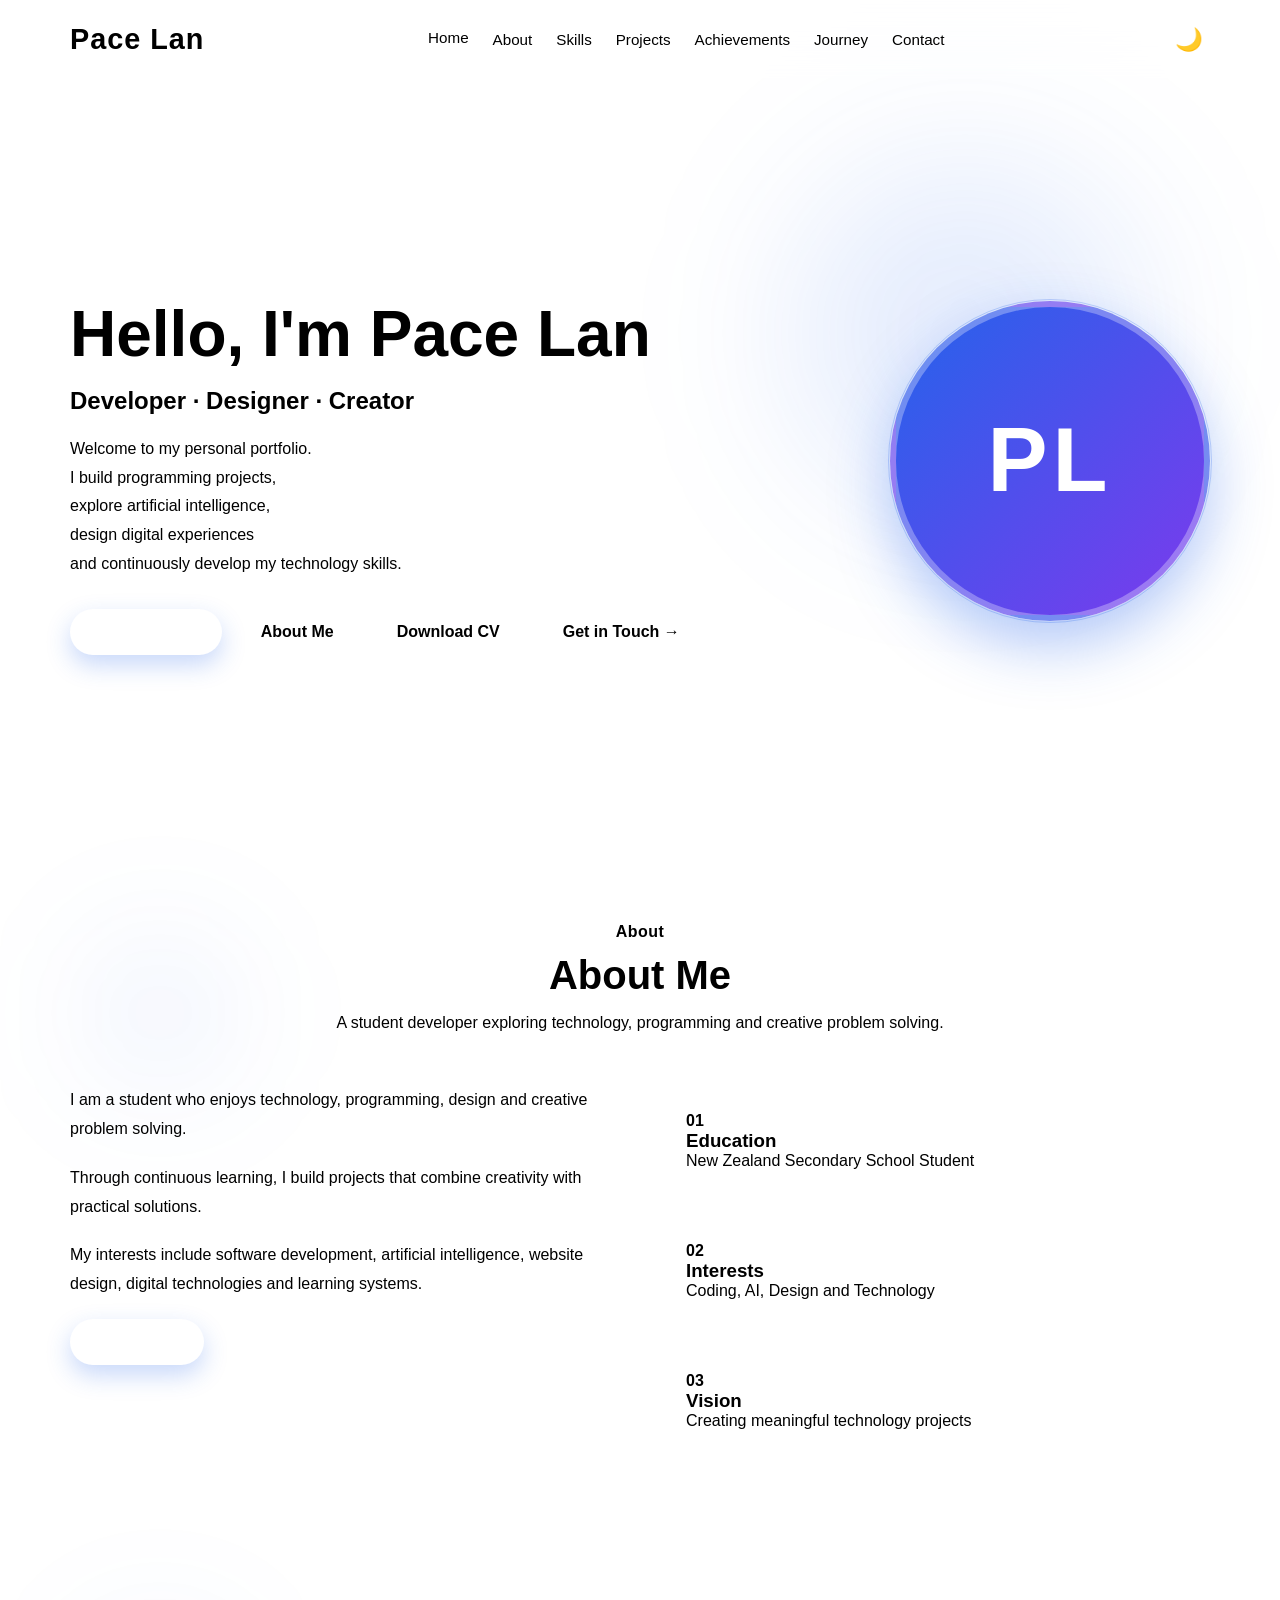
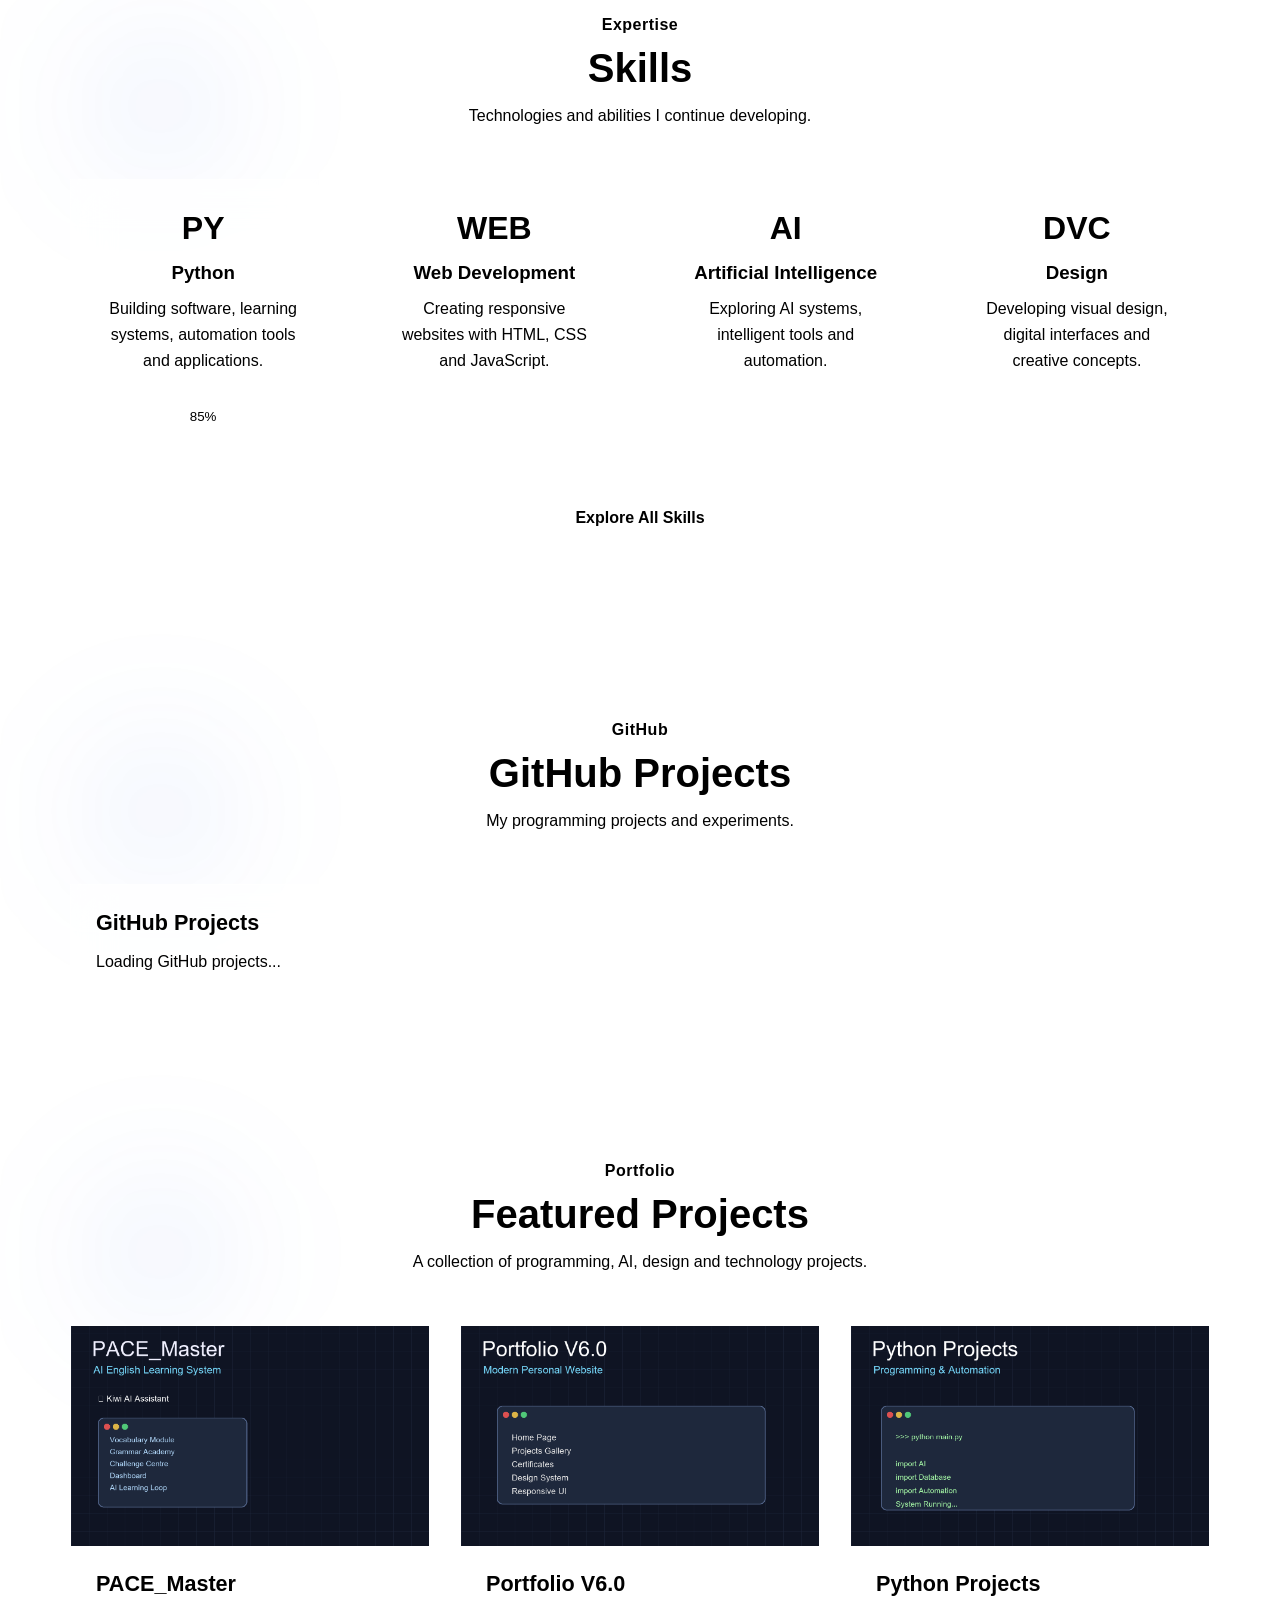
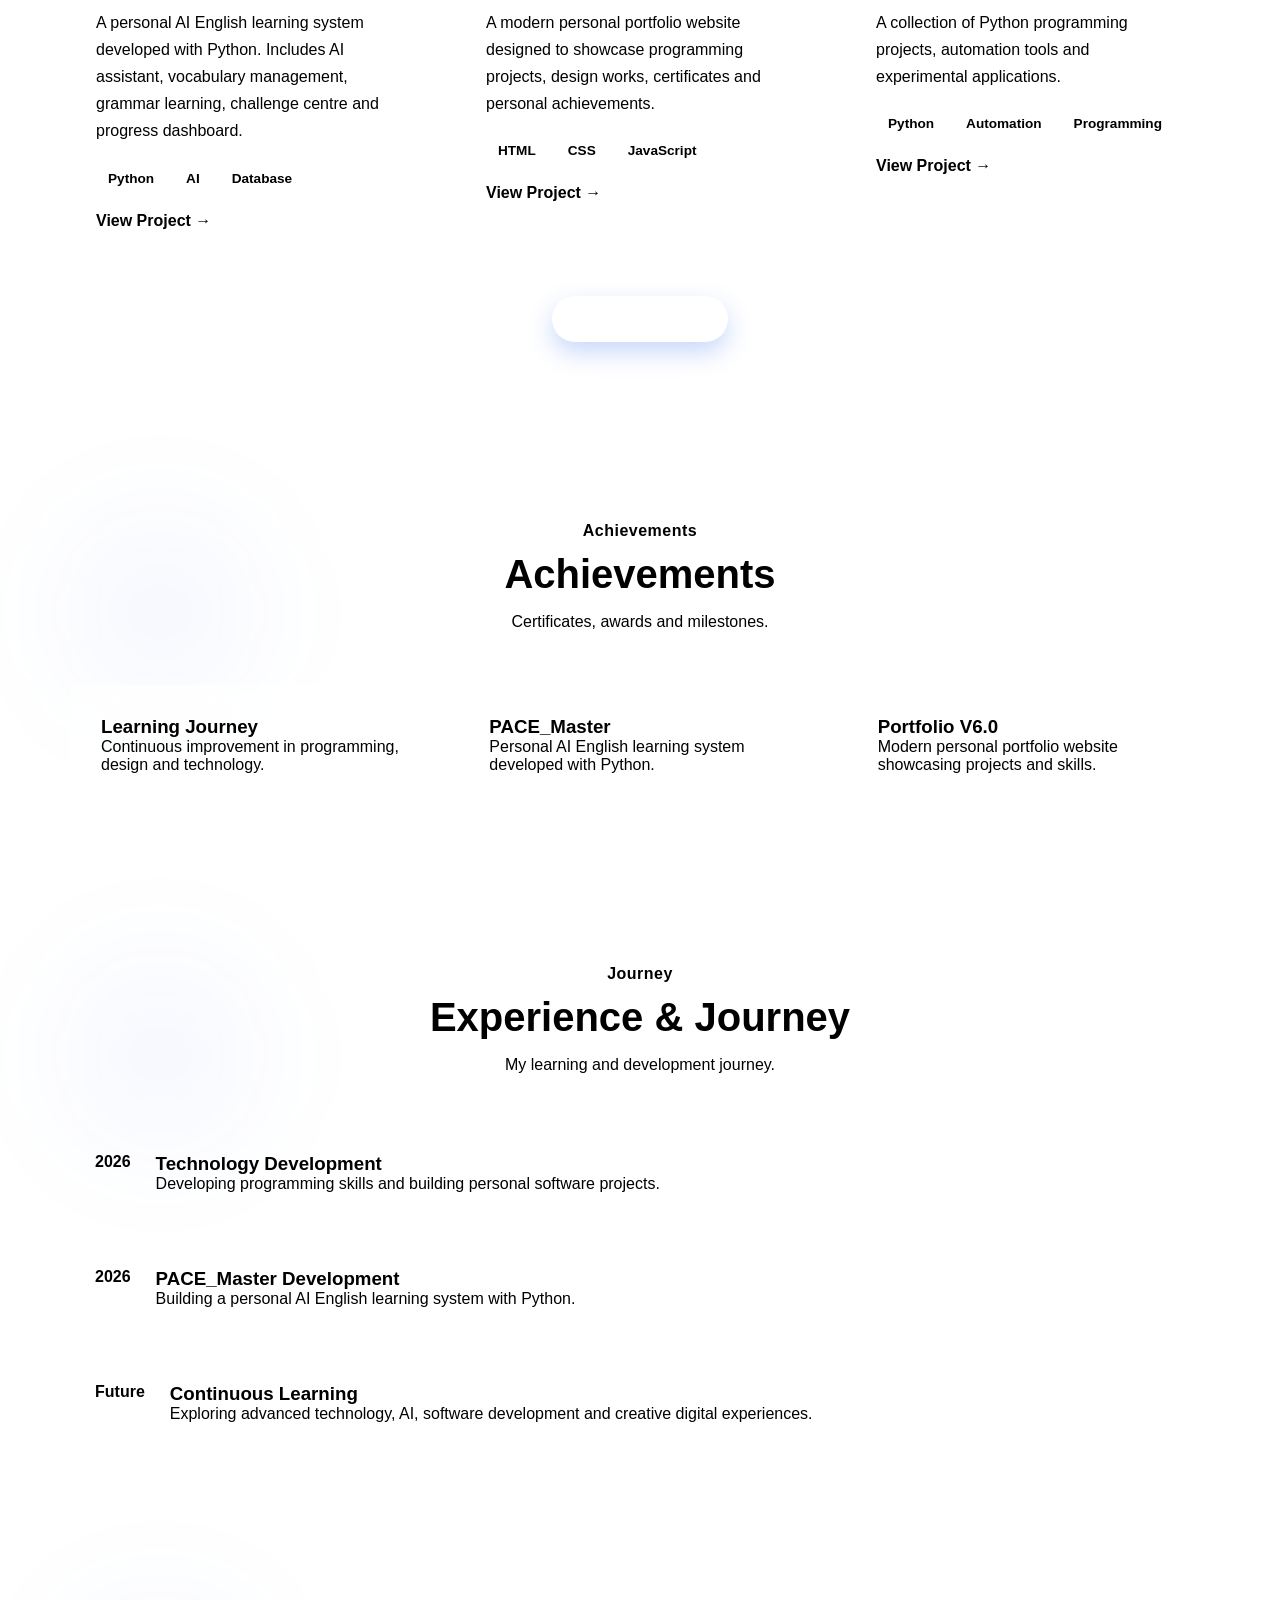
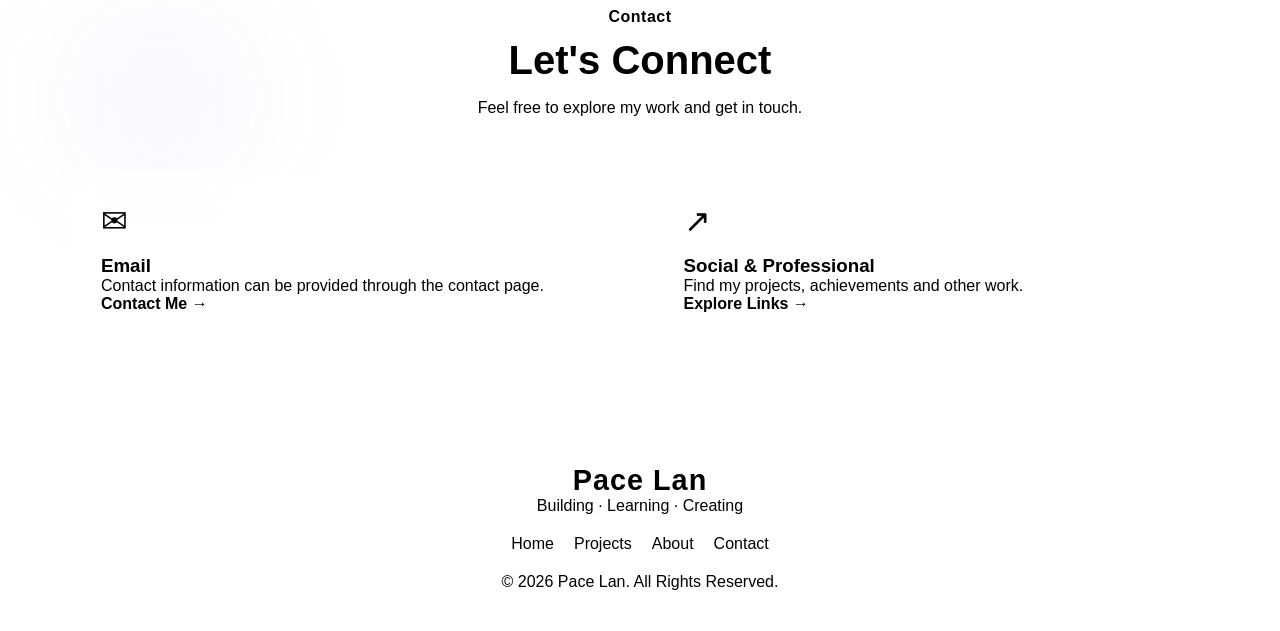
==== commit 5480f5db: "Fix HTML markdown markers" ====
--- a/index.html
+++ b/index.html
@@ -1,4 +1,3 @@
-```html
 <!DOCTYPE html>
 <html lang="en">
 
@@ -979,4 +978,3 @@
 </body>
 
 </html>
-```
